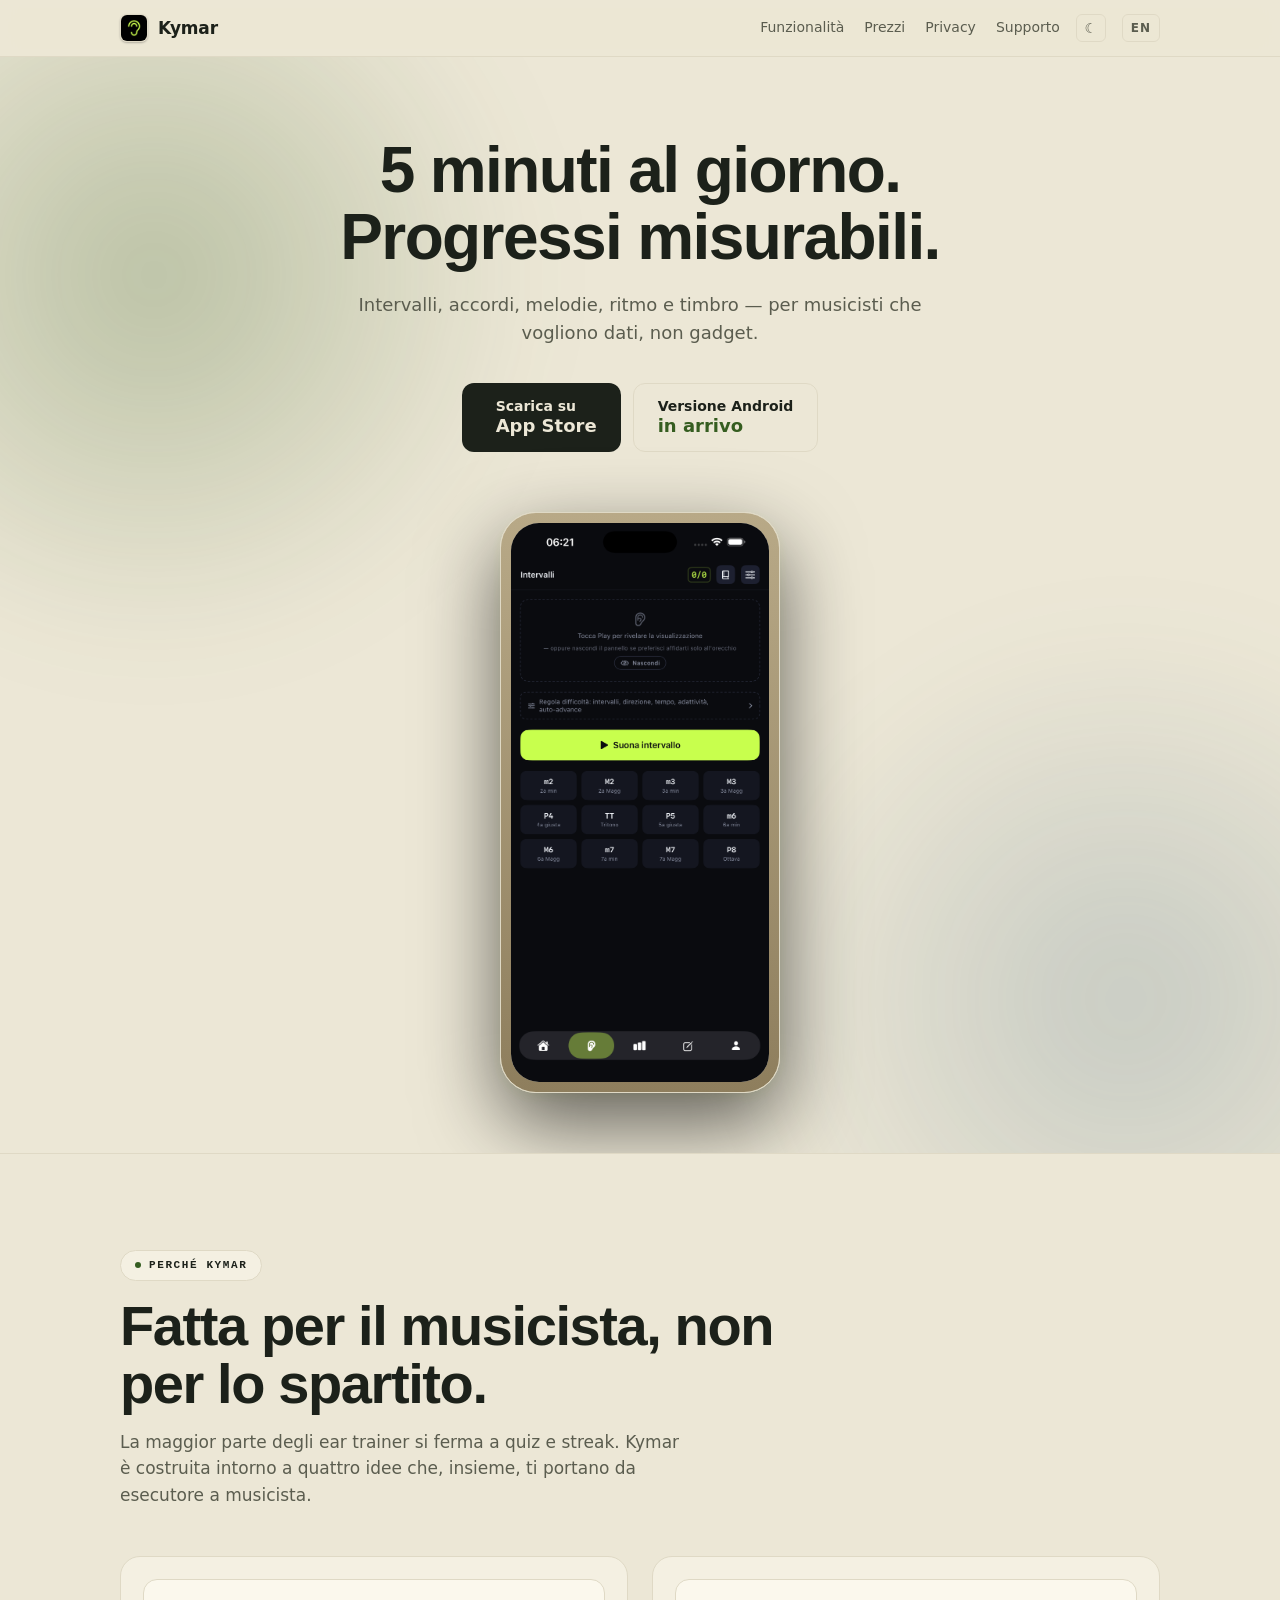
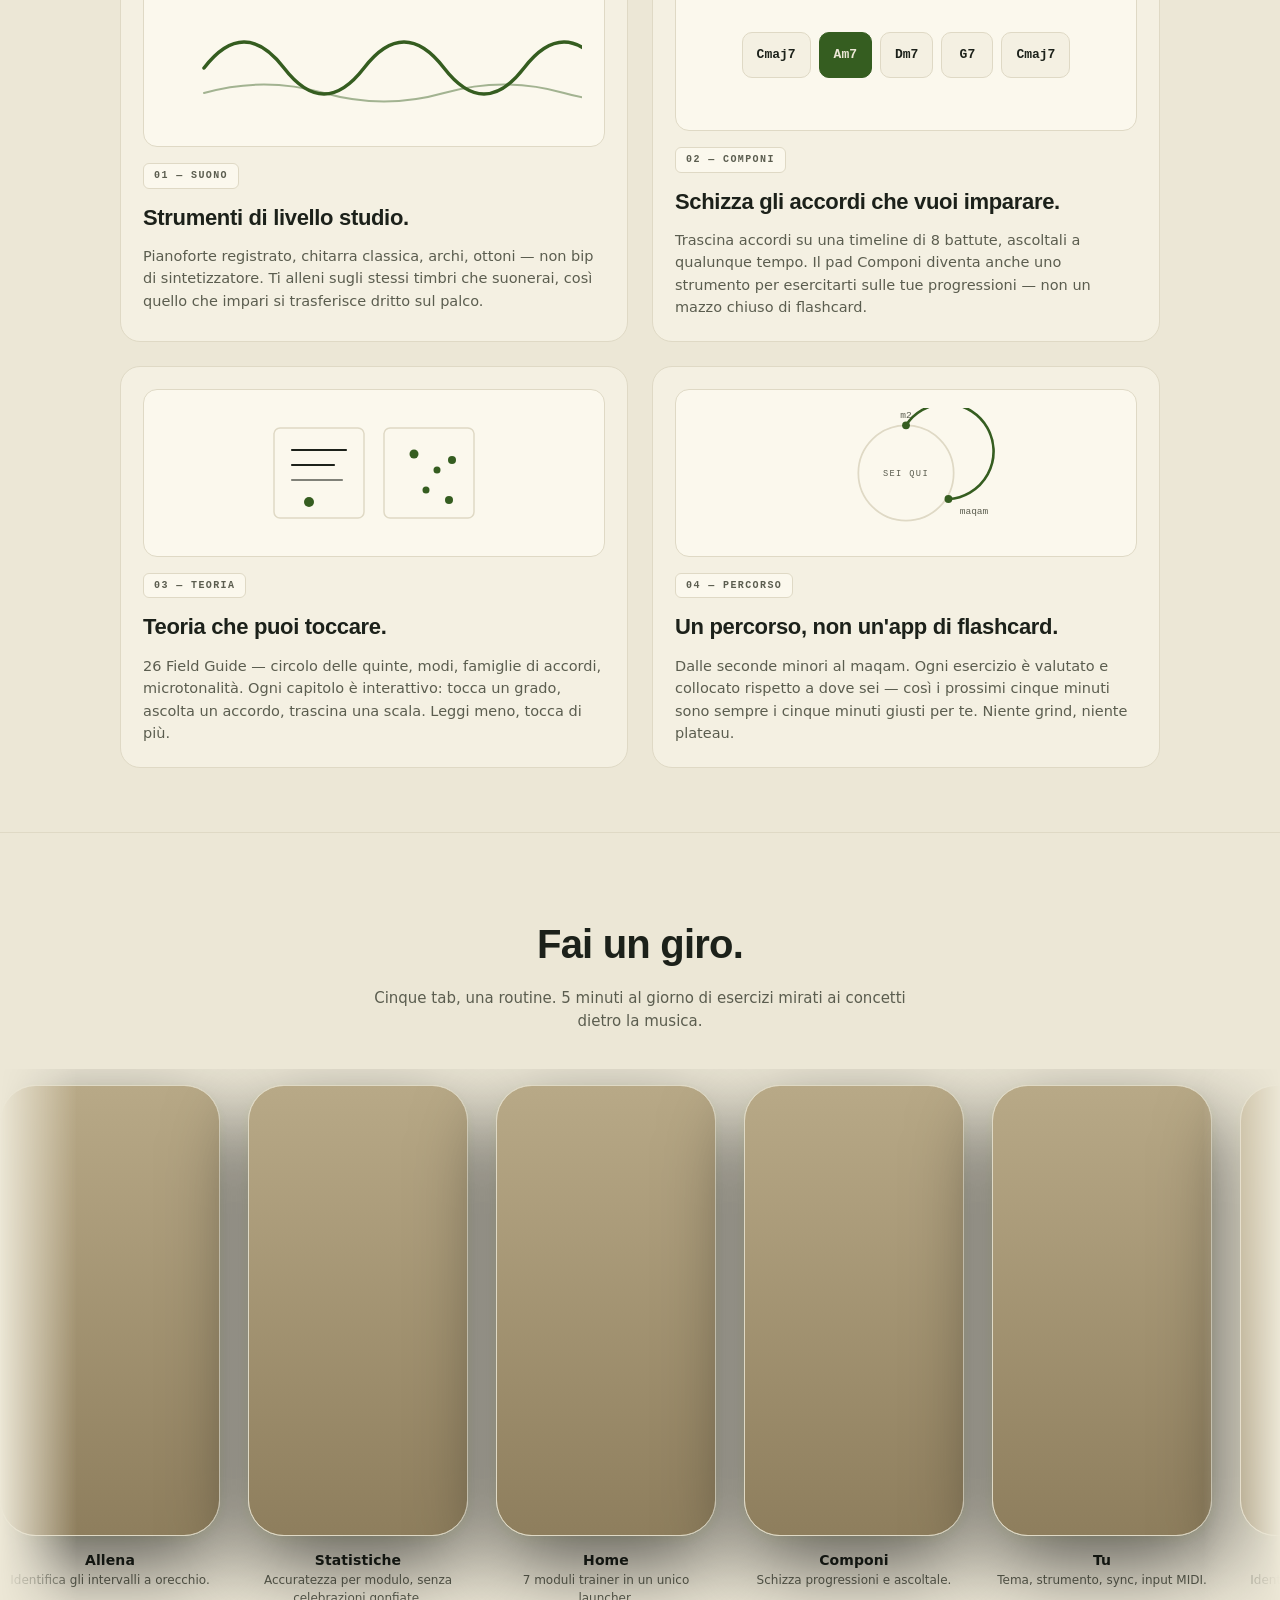
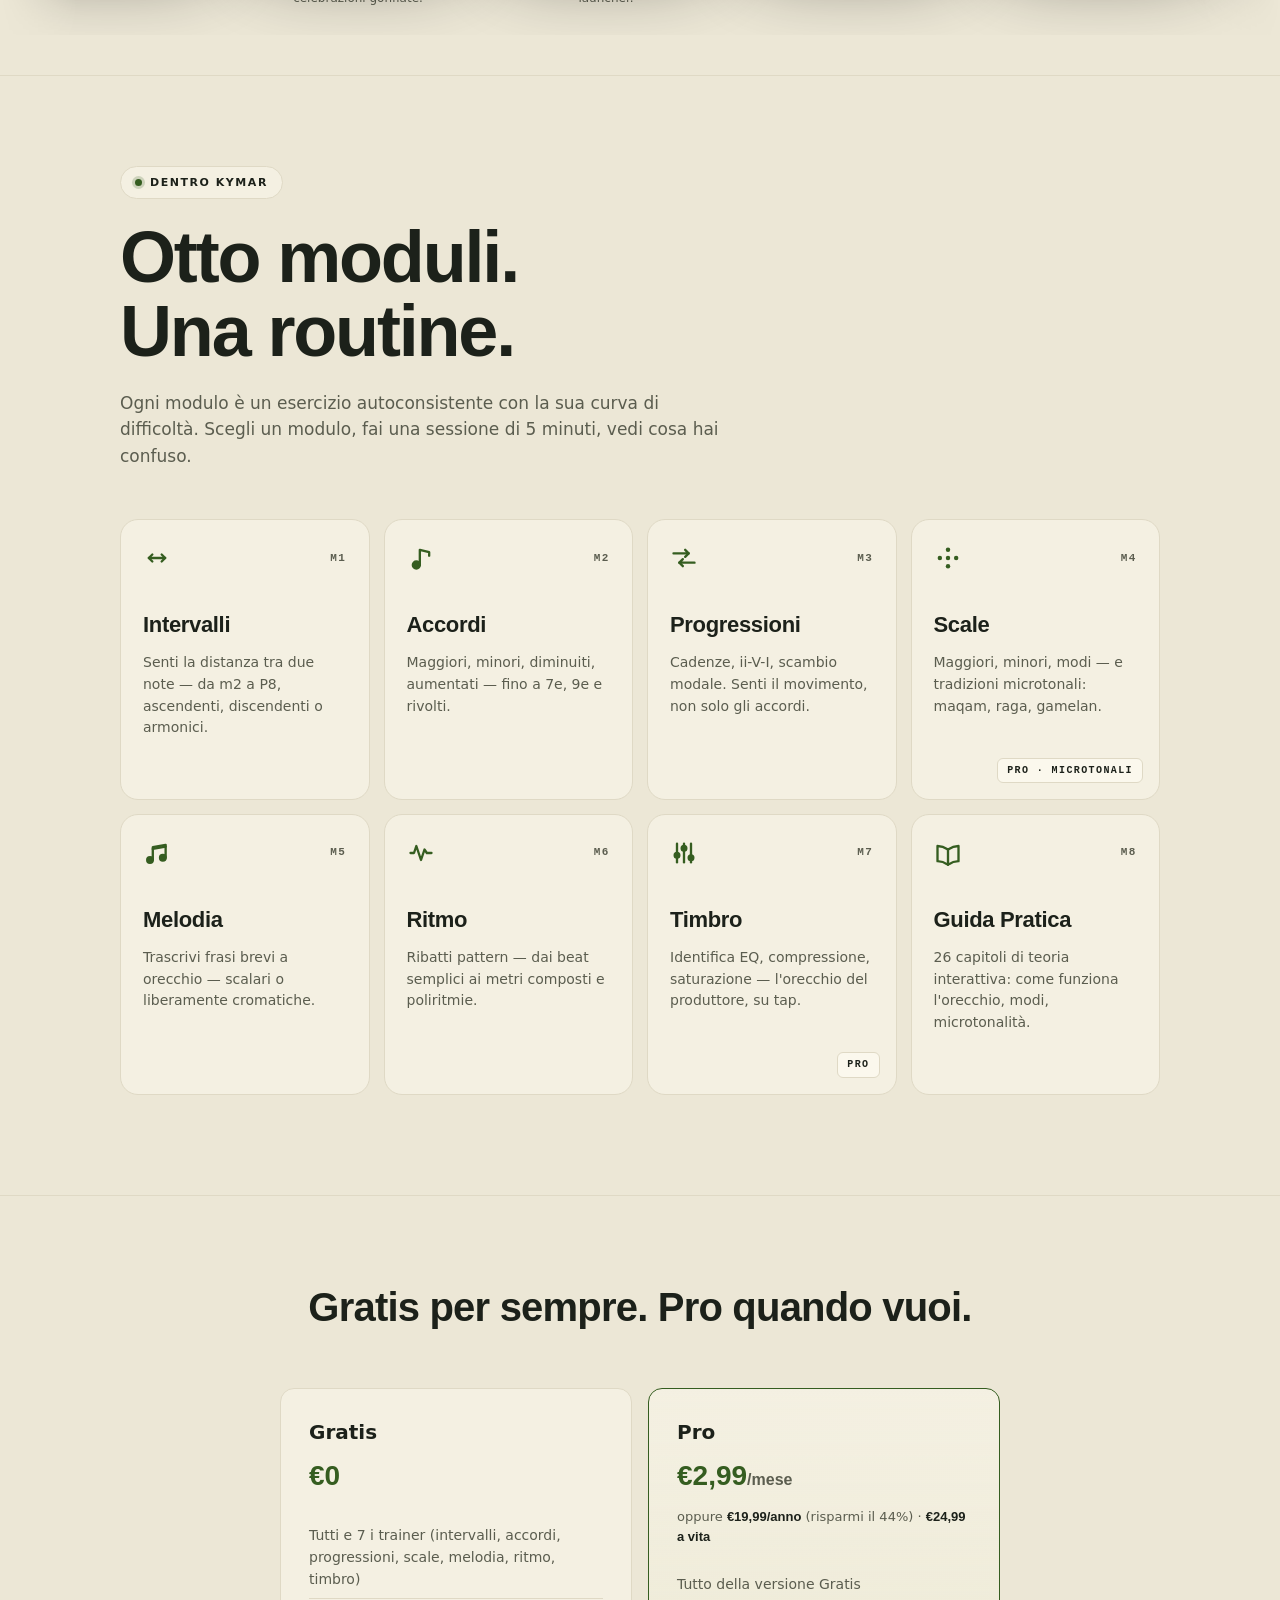
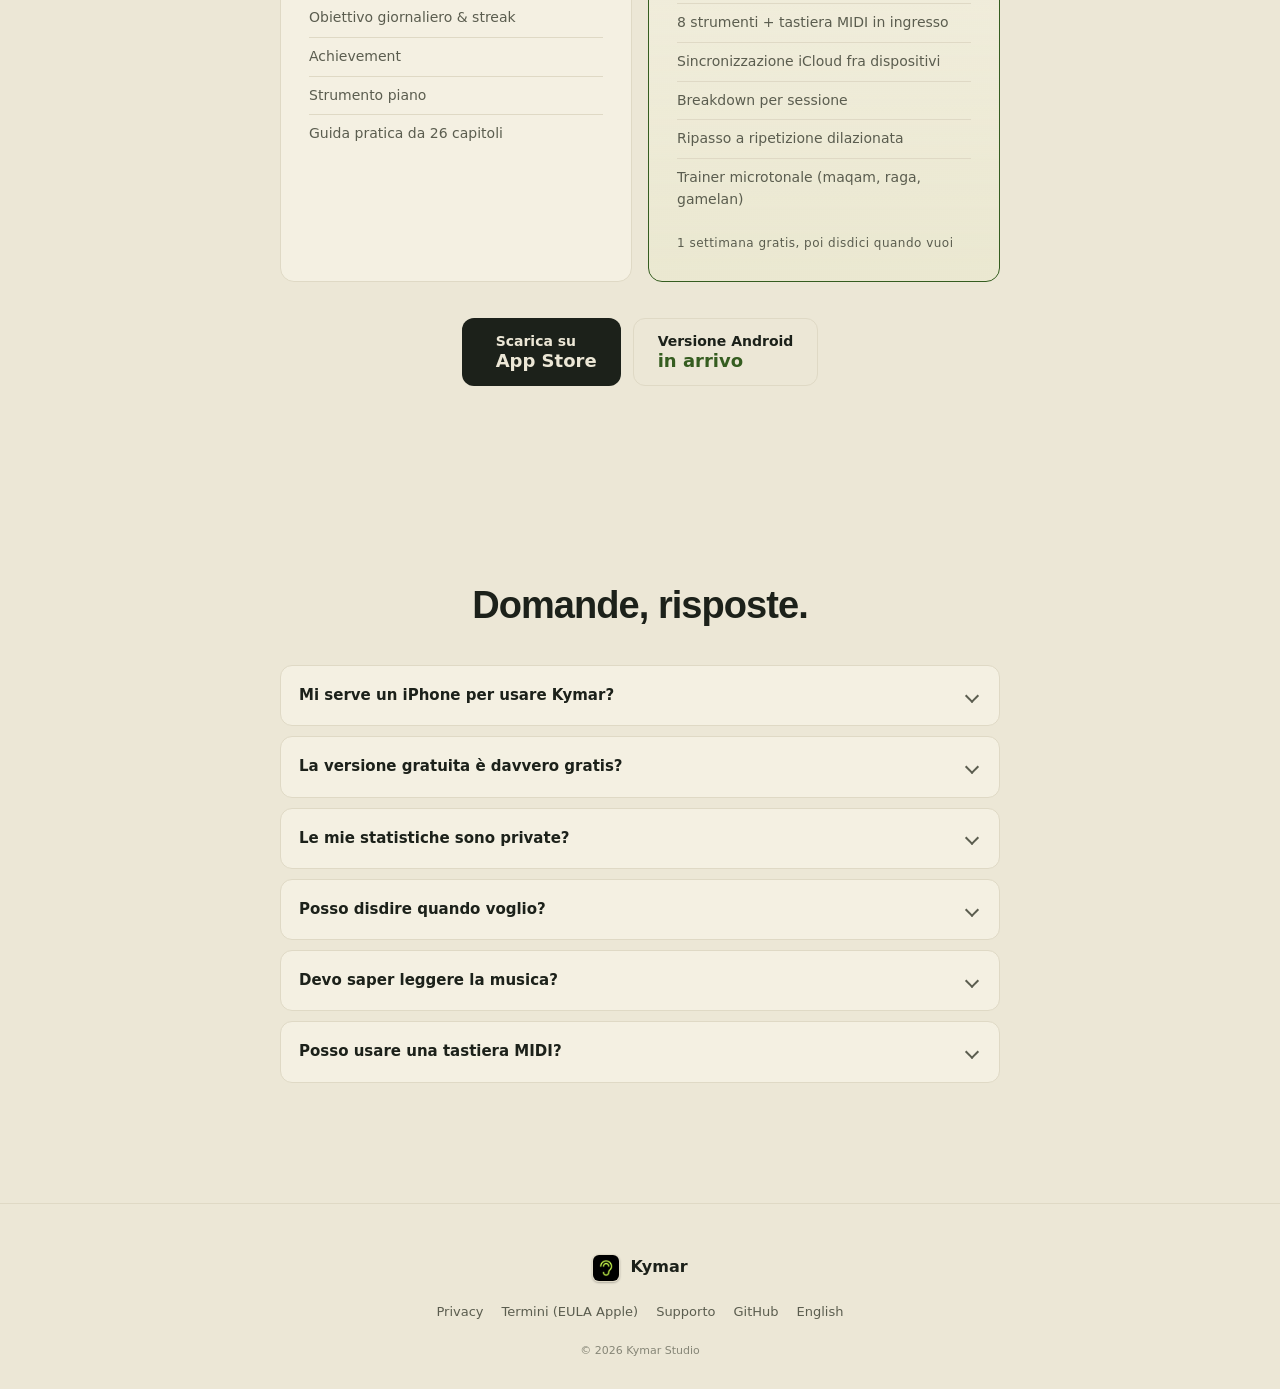
==== it/index.html @ 65b0d4e6 "Modules section redesign: 8-tile grid with M# tags + Pro badges Replaces the old 6-feature grid with" ====
<!DOCTYPE html>
<html lang="it">
<head>
<meta charset="UTF-8">
<meta name="viewport" content="width=device-width, initial-scale=1.0">
<meta name="theme-color" content="#0a0b0f">
<title>Kymar — 5 minuti al giorno, progressi misurabili nell'ear training</title>
<meta name="description" content="Pratica quotidiana di ear training per musicisti. Intervalli, accordi, melodie, ritmo, timbro. Gratis su App Store. Versione Android in arrivo.">
<link rel="stylesheet" href="../styles.css?v=6">
<link rel="canonical" href="https://khalis-ux.github.io/kymar-site/it/">
<link rel="alternate" hreflang="en" href="https://khalis-ux.github.io/kymar-site/">
<link rel="alternate" hreflang="it" href="https://khalis-ux.github.io/kymar-site/it/">
<link rel="alternate" hreflang="x-default" href="https://khalis-ux.github.io/kymar-site/">
<meta property="og:title" content="Kymar — 5 minuti al giorno, progressi misurabili nell'ear training">
<meta property="og:description" content="Intervalli, accordi, melodie, ritmo — per musicisti che vogliono dati, non gadget.">
<meta property="og:type" content="website">
<meta property="og:url" content="https://khalis-ux.github.io/kymar-site/it/">
<meta property="og:image" content="https://khalis-ux.github.io/kymar-site/og-image.png">
<meta property="og:image:width" content="1200">
<meta property="og:image:height" content="630">
<meta name="twitter:card" content="summary_large_image">
<meta name="twitter:title" content="Kymar — 5 minuti al giorno, progressi misurabili nell'ear training">
<meta name="twitter:description" content="Intervalli, accordi, melodie, ritmo — per musicisti che vogliono dati, non gadget.">
<meta name="twitter:image" content="https://khalis-ux.github.io/kymar-site/og-image.png">
<link rel="icon" type="image/png" sizes="32x32" href="../favicon-32.png">
<link rel="icon" type="image/png" sizes="16x16" href="../favicon-16.png">
<link rel="apple-touch-icon" sizes="180x180" href="../apple-touch-icon.png">
<script type="application/ld+json">
{
  "@context": "https://schema.org",
  "@type": "MobileApplication",
  "name": "Kymar",
  "description": "Pratica quotidiana di ear training per musicisti. Intervalli, accordi, melodie, ritmo, timbro.",
  "operatingSystem": "iOS 17+",
  "applicationCategory": "EducationApplication",
  "url": "https://khalis-ux.github.io/kymar-site/it/",
  "inLanguage": "it",
  "image": "https://khalis-ux.github.io/kymar-site/og-image.png",
  "screenshot": [
    "https://khalis-ux.github.io/kymar-site/screenshots/02-train-it.png",
    "https://khalis-ux.github.io/kymar-site/screenshots/01-home-it.png",
    "https://khalis-ux.github.io/kymar-site/screenshots/04-stats-it.png"
  ],
  "offers": [
    {"@type": "Offer", "price": "0",     "priceCurrency": "EUR", "name": "Gratis"},
    {"@type": "Offer", "price": "2.99",  "priceCurrency": "EUR", "name": "Pro Mensile"},
    {"@type": "Offer", "price": "19.99", "priceCurrency": "EUR", "name": "Pro Annuale"},
    {"@type": "Offer", "price": "24.99", "priceCurrency": "EUR", "name": "Pro A vita"}
  ]
}
</script>
</head>
<body>

<header class="site-header">
  <div class="container header-inner">
    <a href="./" class="brand" aria-label="Kymar — home">
      <img class="brand-mark" src="../favicon-32.png" alt="" width="32" height="32" decoding="async">
      <span class="brand-name">Kymar</span>
    </a>
    <nav class="site-nav">
      <a href="#features">Funzionalità</a>
      <a href="#pricing">Prezzi</a>
      <a href="https://khalis-ux.github.io/kymar-policy/privacy-policy/">Privacy</a>
      <a href="https://khalis-ux.github.io/kymar-policy/support/">Supporto</a>
    </nav>
    <button class="theme-toggle" type="button"
            aria-label="Passa al tema chiaro" aria-pressed="false">☀</button>
    <a href="../" class="lang-switch" hreflang="en" aria-label="English">EN</a>
  </div>
</header>

<main>

<section class="hero">
  <div class="container">
    <h1>5 minuti al giorno.<br>Progressi misurabili.</h1>
    <p class="hero-sub">Intervalli, accordi, melodie, ritmo e timbro — per musicisti che vogliono dati, non gadget.</p>
    <div class="hero-cta">
      <a href="#" class="btn-store btn-appstore" aria-label="Scarica su App Store">
        <span class="badge-glyph" aria-hidden="true"></span>
        <span class="badge-text">Scarica su<br><strong>App Store</strong></span>
      </a>
      <a href="#" class="btn-store btn-playstore" aria-label="Versione Android in arrivo">
        <span class="badge-text">Versione Android<br><strong>in arrivo</strong></span>
      </a>
    </div>
    <div class="hero-screen">
      <div class="phone-frame">
        <div class="phone-screen">
          <img src="../screenshots/02-train-it.png" alt="Trainer Intervalli di Kymar con griglia di 12 pulsanti e tasto Play — la schermata di allenamento quotidiano" loading="eager" decoding="async">
        </div>
      </div>
    </div>
  </div>
</section>

<!-- PERCHÉ KYMAR — quattro idee fondative. Le screenshot sopra
     mostrano COM'È l'app; questa sezione spiega perché è costruita
     così. SVG inline per i visual delle card così tutto vive in un
     solo round-trip HTML (zero asset, zero layout shift). -->
<section class="why-kymar" id="why" aria-label="Perché Kymar">
  <div class="container why-kymar-inner">
    <div class="why-kymar-head">
      <span class="pill why-kymar-pill">PERCHÉ KYMAR</span>
      <h2 class="why-kymar-title">Fatta per il musicista, non per lo spartito.</h2>
      <p class="why-kymar-sub">
        La maggior parte degli ear trainer si ferma a quiz e streak.
        Kymar è costruita intorno a quattro idee che, insieme, ti
        portano da esecutore a musicista.
      </p>
    </div>

    <div class="why-grid">
      <!-- 01 — SUONO -->
      <article class="why-card">
        <div class="why-card-visual">
          <svg viewBox="0 0 400 130" aria-hidden="true" class="why-svg">
            <path d="M 30 70 Q 70 18, 110 70 T 190 70 T 270 70 T 350 70 T 430 70"
                  stroke="var(--accent)" stroke-width="3.5" fill="none" stroke-linecap="round"/>
            <path d="M 30 95 Q 90 78, 150 95 T 270 95 T 390 95 T 510 95"
                  stroke="var(--accent)" stroke-width="2" fill="none"
                  stroke-linecap="round" opacity="0.45"/>
          </svg>
        </div>
        <span class="why-card-label">01 — SUONO</span>
        <h3 class="why-card-title">Strumenti di livello studio.</h3>
        <p class="why-card-body">
          Pianoforte registrato, chitarra classica, archi, ottoni —
          non bip di sintetizzatore. Ti alleni sugli stessi timbri
          che suonerai, così quello che impari si trasferisce dritto
          sul palco.
        </p>
      </article>

      <!-- 02 — COMPONI -->
      <article class="why-card">
        <div class="why-card-visual">
          <div class="why-chords">
            <span class="chord-pill">Cmaj7</span>
            <span class="chord-pill is-active">Am7</span>
            <span class="chord-pill">Dm7</span>
            <span class="chord-pill">G7</span>
            <span class="chord-pill">Cmaj7</span>
          </div>
        </div>
        <span class="why-card-label">02 — COMPONI</span>
        <h3 class="why-card-title">Schizza gli accordi che vuoi imparare.</h3>
        <p class="why-card-body">
          Trascina accordi su una timeline di 8 battute, ascoltali a
          qualunque tempo. Il pad Componi diventa anche uno strumento
          per esercitarti sulle tue progressioni — non un mazzo
          chiuso di flashcard.
        </p>
      </article>

      <!-- 03 — TEORIA -->
      <article class="why-card">
        <div class="why-card-visual">
          <svg viewBox="0 0 400 130" aria-hidden="true" class="why-svg">
            <rect x="100" y="20" width="90" height="90" rx="6"
                  fill="var(--surface-hi)" stroke="var(--divider)" stroke-width="1.5"/>
            <line x1="118" y1="42" x2="172" y2="42"
                  stroke="var(--text)" stroke-width="2.2" stroke-linecap="round"/>
            <line x1="118" y1="57" x2="160" y2="57"
                  stroke="var(--text)" stroke-width="2.2" stroke-linecap="round"/>
            <line x1="118" y1="72" x2="168" y2="72"
                  stroke="var(--text)" stroke-width="2.2" stroke-linecap="round" opacity="0.55"/>
            <circle cx="135" cy="94" r="5" fill="var(--accent)"/>
            <rect x="210" y="20" width="90" height="90" rx="6"
                  fill="var(--surface-hi)" stroke="var(--divider)" stroke-width="1.5"/>
            <circle cx="240" cy="46" r="4.5" fill="var(--accent)"/>
            <circle cx="263" cy="62" r="3.5" fill="var(--accent)"/>
            <circle cx="278" cy="52" r="4" fill="var(--accent)"/>
            <circle cx="252" cy="82" r="3.5" fill="var(--accent)"/>
            <circle cx="275" cy="92" r="4" fill="var(--accent)"/>
          </svg>
        </div>
        <span class="why-card-label">03 — TEORIA</span>
        <h3 class="why-card-title">Teoria che puoi toccare.</h3>
        <p class="why-card-body">
          26 Field Guide — circolo delle quinte, modi, famiglie di
          accordi, microtonalità. Ogni capitolo è interattivo: tocca
          un grado, ascolta un accordo, trascina una scala. Leggi
          meno, tocca di più.
        </p>
      </article>

      <!-- 04 — PERCORSO -->
      <article class="why-card">
        <div class="why-card-visual">
          <svg viewBox="0 0 400 150" aria-hidden="true" class="why-svg">
            <circle cx="200" cy="75" r="55"
                    stroke="var(--divider)" stroke-width="2" fill="none"/>
            <path d="M 200 20 A 55 55 0 1 1 248.95 105"
                  stroke="var(--accent)" stroke-width="3" fill="none" stroke-linecap="round"/>
            <circle cx="200" cy="20" r="4.5" fill="var(--accent)"/>
            <text x="200" y="11" text-anchor="middle"
                  font-size="11" font-family="ui-monospace, Menlo, monospace"
                  fill="var(--text-dim)">m2</text>
            <circle cx="248.95" cy="105" r="4.5" fill="var(--accent)"/>
            <text x="262" y="122"
                  font-size="11" font-family="ui-monospace, Menlo, monospace"
                  fill="var(--text-dim)">maqam</text>
            <text x="200" y="78" text-anchor="middle"
                  font-size="10" letter-spacing="1.6"
                  font-family="ui-monospace, Menlo, monospace"
                  fill="var(--text-dim)">SEI QUI</text>
          </svg>
        </div>
        <span class="why-card-label">04 — PERCORSO</span>
        <h3 class="why-card-title">Un percorso, non un'app di flashcard.</h3>
        <p class="why-card-body">
          Dalle seconde minori al maqam. Ogni esercizio è valutato e
          collocato rispetto a dove sei — così i prossimi cinque
          minuti sono sempre i cinque minuti giusti per te. Niente
          grind, niente plateau.
        </p>
      </article>
    </div>
  </div>
</section>

<section class="screens" id="screens" aria-label="Screenshot dell'app">
  <div class="container">
    <h2>Fai un giro.</h2>
    <p class="screens-sub">Cinque tab, una routine. 5 minuti al giorno di esercizi mirati ai concetti dietro la musica.</p>
  </div>
  <!-- Marquee auto-scorrente: il track contiene le 5 figure duplicate
       (set A + set B con aria-hidden) per un loop seamless. Pausa al
       passaggio del mouse così l'utente può leggere le caption. -->
  <div class="marquee">
    <div class="marquee-track">
      <figure>
        <div class="phone-frame"><div class="phone-screen">
          <img src="../screenshots/02-train-it.png" alt="Trainer Intervalli con griglia di risposta a 12 bottoni" loading="eager" decoding="async">
        </div></div>
        <figcaption><strong>Allena</strong>Identifica gli intervalli a orecchio.</figcaption>
      </figure>
      <figure>
        <div class="phone-frame"><div class="phone-screen">
          <img src="../screenshots/04-stats-it.png" alt="Statistiche con riassunto, grafico 14 giorni e accuracy per modulo" loading="eager" decoding="async">
        </div></div>
        <figcaption><strong>Statistiche</strong>Accuratezza per modulo, senza celebrazioni gonfiate.</figcaption>
      </figure>
      <figure>
        <div class="phone-frame"><div class="phone-screen">
          <img src="../screenshots/01-home-it.png" alt="Tab Home con la griglia dei 7 moduli del trainer" loading="eager" decoding="async">
        </div></div>
        <figcaption><strong>Home</strong>7 moduli trainer in un unico launcher.</figcaption>
      </figure>
      <figure>
        <div class="phone-frame"><div class="phone-screen">
          <img src="../screenshots/03-compose-it.png" alt="Pad Componi con timeline di accordi su 8 battute" loading="eager" decoding="async">
        </div></div>
        <figcaption><strong>Componi</strong>Schizza progressioni e ascoltale.</figcaption>
      </figure>
      <figure>
        <div class="phone-frame"><div class="phone-screen">
          <img src="../screenshots/05-you-it.png" alt="Tab Tu con preferenze aspetto, audio e obiettivo giornaliero" loading="eager" decoding="async">
        </div></div>
        <figcaption><strong>Tu</strong>Tema, strumento, sync, input MIDI.</figcaption>
      </figure>
      <!-- Set duplicato per loop continuo -->
      <figure aria-hidden="true"><div class="phone-frame"><div class="phone-screen"><img src="../screenshots/02-train-it.png" alt="" loading="eager" decoding="async"></div></div><figcaption><strong>Allena</strong>Identifica gli intervalli a orecchio.</figcaption></figure>
      <figure aria-hidden="true"><div class="phone-frame"><div class="phone-screen"><img src="../screenshots/04-stats-it.png" alt="" loading="eager" decoding="async"></div></div><figcaption><strong>Statistiche</strong>Accuratezza per modulo, senza celebrazioni gonfiate.</figcaption></figure>
      <figure aria-hidden="true"><div class="phone-frame"><div class="phone-screen"><img src="../screenshots/01-home-it.png" alt="" loading="eager" decoding="async"></div></div><figcaption><strong>Home</strong>7 moduli trainer in un unico launcher.</figcaption></figure>
      <figure aria-hidden="true"><div class="phone-frame"><div class="phone-screen"><img src="../screenshots/03-compose-it.png" alt="" loading="eager" decoding="async"></div></div><figcaption><strong>Componi</strong>Schizza progressioni e ascoltale.</figcaption></figure>
      <figure aria-hidden="true"><div class="phone-frame"><div class="phone-screen"><img src="../screenshots/05-you-it.png" alt="" loading="eager" decoding="async"></div></div><figcaption><strong>Tu</strong>Tema, strumento, sync, input MIDI.</figcaption></figure>
    </div>
  </div>
</section>

<section class="modules" id="features">
  <div class="container">
    <span class="section-label">Dentro Kymar</span>
    <h2 class="modules-h">Otto moduli.<br>Una routine.</h2>
    <p class="section-sub">Ogni modulo è un esercizio autoconsistente con la sua curva di difficoltà. Scegli un modulo, fai una sessione di 5 minuti, vedi cosa hai confuso.</p>
    <div class="module-grid">
      <article class="module-card">
        <div class="module-card-head">
          <span class="module-icon" aria-hidden="true">
            <svg viewBox="0 0 24 24" fill="none" stroke="currentColor" stroke-width="2" stroke-linecap="round" stroke-linejoin="round">
              <path d="M5 12h14"/><path d="M8 9l-3 3 3 3"/><path d="M16 9l3 3-3 3"/>
            </svg>
          </span>
          <span class="module-tag">M1</span>
        </div>
        <h3>Intervalli</h3>
        <p>Senti la distanza tra due note — da m2 a P8, ascendenti, discendenti o armonici.</p>
      </article>
      <article class="module-card">
        <div class="module-card-head">
          <span class="module-icon" aria-hidden="true">
            <svg viewBox="0 0 24 24" fill="none" stroke="currentColor" stroke-width="2" stroke-linecap="round" stroke-linejoin="round">
              <circle cx="8" cy="18" r="3" fill="currentColor"/><path d="M11 18V5l8 2v3"/>
            </svg>
          </span>
          <span class="module-tag">M2</span>
        </div>
        <h3>Accordi</h3>
        <p>Maggiori, minori, diminuiti, aumentati — fino a 7e, 9e e rivolti.</p>
      </article>
      <article class="module-card">
        <div class="module-card-head">
          <span class="module-icon" aria-hidden="true">
            <svg viewBox="0 0 24 24" fill="none" stroke="currentColor" stroke-width="2" stroke-linecap="round" stroke-linejoin="round">
              <path d="M3 8h13l-3-3"/><path d="M16 8l-3 3"/><path d="M21 16H8l3-3"/><path d="M8 16l3 3"/>
            </svg>
          </span>
          <span class="module-tag">M3</span>
        </div>
        <h3>Progressioni</h3>
        <p>Cadenze, ii-V-I, scambio modale. Senti il movimento, non solo gli accordi.</p>
      </article>
      <article class="module-card">
        <div class="module-card-head">
          <span class="module-icon" aria-hidden="true">
            <svg viewBox="0 0 24 24" fill="currentColor">
              <circle cx="12" cy="5" r="1.9"/><circle cx="5" cy="12" r="1.9"/><circle cx="12" cy="12" r="1.9"/><circle cx="19" cy="12" r="1.9"/><circle cx="12" cy="19" r="1.9"/>
            </svg>
          </span>
          <span class="module-tag">M4</span>
        </div>
        <h3>Scale</h3>
        <p>Maggiori, minori, modi — e tradizioni microtonali: maqam, raga, gamelan.</p>
        <span class="module-badge">Pro · Microtonali</span>
      </article>
      <article class="module-card">
        <div class="module-card-head">
          <span class="module-icon" aria-hidden="true">
            <svg viewBox="0 0 24 24" fill="none" stroke="currentColor" stroke-width="2" stroke-linecap="round" stroke-linejoin="round">
              <circle cx="6" cy="18" r="2.4" fill="currentColor"/><circle cx="17" cy="16" r="2.4" fill="currentColor"/><path d="M8.4 18V7l11-2v11"/><path d="M8.4 8.5l11-2"/>
            </svg>
          </span>
          <span class="module-tag">M5</span>
        </div>
        <h3>Melodia</h3>
        <p>Trascrivi frasi brevi a orecchio — scalari o liberamente cromatiche.</p>
      </article>
      <article class="module-card">
        <div class="module-card-head">
          <span class="module-icon" aria-hidden="true">
            <svg viewBox="0 0 24 24" fill="none" stroke="currentColor" stroke-width="2" stroke-linecap="round" stroke-linejoin="round">
              <path d="M3 12h3l2-6 4 12 3-9 2 3h4"/>
            </svg>
          </span>
          <span class="module-tag">M6</span>
        </div>
        <h3>Ritmo</h3>
        <p>Ribatti pattern — dai beat semplici ai metri composti e poliritmie.</p>
      </article>
      <article class="module-card">
        <div class="module-card-head">
          <span class="module-icon" aria-hidden="true">
            <svg viewBox="0 0 24 24" fill="none" stroke="currentColor" stroke-width="2" stroke-linecap="round" stroke-linejoin="round">
              <path d="M6 4v16"/><path d="M12 4v16"/><path d="M18 4v16"/>
              <circle cx="6" cy="14" r="2" fill="currentColor"/><circle cx="12" cy="8" r="2" fill="currentColor"/><circle cx="18" cy="16" r="2" fill="currentColor"/>
            </svg>
          </span>
          <span class="module-tag">M7</span>
        </div>
        <h3>Timbro</h3>
        <p>Identifica EQ, compressione, saturazione — l'orecchio del produttore, su tap.</p>
        <span class="module-badge">Pro</span>
      </article>
      <article class="module-card">
        <div class="module-card-head">
          <span class="module-icon" aria-hidden="true">
            <svg viewBox="0 0 24 24" fill="none" stroke="currentColor" stroke-width="2" stroke-linecap="round" stroke-linejoin="round">
              <path d="M3 6c3 0 6 1 9 3 3-2 6-3 9-3v13c-3 0-6 1-9 3-3-2-6-3-9-3z"/>
              <path d="M12 9v13"/>
            </svg>
          </span>
          <span class="module-tag">M8</span>
        </div>
        <h3>Guida Pratica</h3>
        <p>26 capitoli di teoria interattiva: come funziona l'orecchio, modi, microtonalità.</p>
      </article>
    </div>
  </div>
</section>

<section class="pricing" id="pricing">
  <div class="container">
    <h2>Gratis per sempre. Pro quando vuoi.</h2>
    <div class="pricing-grid">
      <div class="plan">
        <h3>Gratis</h3>
        <p class="plan-price">€0</p>
        <ul>
          <li>Tutti e 7 i trainer (intervalli, accordi, progressioni, scale, melodia, ritmo, timbro)</li>
          <li>Obiettivo giornaliero &amp; streak</li>
          <li>Achievement</li>
          <li>Strumento piano</li>
          <li>Guida pratica da 26 capitoli</li>
        </ul>
      </div>
      <div class="plan plan-featured">
        <h3>Pro</h3>
        <p class="plan-price">€2,99<span class="plan-price-unit">/mese</span></p>
        <p class="plan-price-alt">oppure <strong>€19,99/anno</strong> (risparmi il 44%) · <strong>€24,99 a vita</strong></p>
        <ul>
          <li>Tutto della versione Gratis</li>
          <li>8 strumenti + tastiera MIDI in ingresso</li>
          <li>Sincronizzazione iCloud fra dispositivi</li>
          <li>Breakdown per sessione</li>
          <li>Ripasso a ripetizione dilazionata</li>
          <li>Trainer microtonale (maqam, raga, gamelan)</li>
        </ul>
        <p class="plan-note">1 settimana gratis, poi disdici quando vuoi</p>
      </div>
    </div>
    <!-- CTA ripetuta sotto: l'utente ha appena finito di leggere
         features + prezzi, mantenere il bottone a portata di tap evita
         che debba scrollare fino in alto per scaricare. -->
    <div class="hero-cta pricing-cta">
      <a href="#" class="btn-store btn-appstore" aria-label="Scarica su App Store">
        <span class="badge-glyph" aria-hidden="true"></span>
        <span class="badge-text">Scarica su<br><strong>App Store</strong></span>
      </a>
      <a href="#" class="btn-store btn-playstore" aria-label="Versione Android in arrivo">
        <span class="badge-text">Versione Android<br><strong>in arrivo</strong></span>
      </a>
    </div>
  </div>
</section>

<section class="faq" id="faq" aria-label="Domande frequenti">
  <div class="container">
    <h2>Domande, risposte.</h2>
    <div class="faq-list">
      <details>
        <summary>Mi serve un iPhone per usare Kymar?</summary>
        <p>Sì — al momento Kymar è solo iOS (iOS 17 o successivo, iPhone e iPad). La versione Android è nella roadmap; il progetto è un indie dev singolo, quindi iOS viene prima.</p>
      </details>
      <details>
        <summary>La versione gratuita è davvero gratis?</summary>
        <p>Sì, per sempre. Tutti e 7 i trainer, l'obiettivo giornaliero, la streak e la Guida pratica da 26 capitoli sono gratis. Pro aggiunge 8 strumenti extra, input tastiera MIDI, sync iCloud, statistiche dettagliate, ripasso a ripetizione dilazionata e il trainer microtonale.</p>
      </details>
      <details>
        <summary>Le mie statistiche sono private?</summary>
        <p>Sì. Per default le stats restano sul tuo dispositivo — nessun server di Kymar le raccoglie. Il sync iCloud (Pro) usa il tuo account iCloud, end-to-end attraverso l'infrastruttura di Apple. Dettagli nella <a href="https://khalis-ux.github.io/kymar-policy/privacy-policy/">privacy policy</a>.</p>
      </details>
      <details>
        <summary>Posso disdire quando voglio?</summary>
        <p>Sì. I piani Pro Mensile e Annuale si rinnovano automaticamente finché non li disdici — gestiscili da <em>Impostazioni → ID Apple → Abbonamenti</em>. Pro A vita è un acquisto unico, nessun rinnovo. La prova gratuita di 1 settimana non addebita nulla se disdici prima della scadenza.</p>
      </details>
      <details>
        <summary>Devo saper leggere la musica?</summary>
        <p>No. La maggior parte dei trainer (Intervalli, Accordi, Melodia, Ritmo, Timbro) funziona puramente a orecchio e tocco — niente notazione richiesta. La Guida pratica e le visualizzazioni opzionali sul pentagramma sono lì se <em>vuoi</em> collegare orecchio e pagina.</p>
      </details>
      <details>
        <summary>Posso usare una tastiera MIDI?</summary>
        <p>Sì, su Pro. Controller MIDI via USB, Bluetooth o rete vanno direttamente nei trainer, così rispondi agli esercizi di accordi e intervalli su una tastiera vera invece che toccando lo schermo.</p>
      </details>
    </div>
  </div>
</section>

</main>

<footer class="site-footer">
  <div class="container footer-inner">
    <div class="footer-brand">
      <img class="brand-mark" src="../favicon-32.png" alt="" width="28" height="28" decoding="async">
      <span>Kymar</span>
    </div>
    <nav class="footer-nav">
      <a href="https://khalis-ux.github.io/kymar-policy/privacy-policy/">Privacy</a>
      <a href="https://www.apple.com/legal/internet-services/itunes/dev/stdeula/">Termini (EULA Apple)</a>
      <a href="https://khalis-ux.github.io/kymar-policy/support/">Supporto</a>
      <a href="https://github.com/Khalis-ux/kymar-ios">GitHub</a>
      <a href="../" hreflang="en">English</a>
    </nav>
    <p class="copyright">© 2026 Kymar Studio</p>
  </div>
</footer>

<script src="../app.js?v=6" defer></script>
</body>
</html>
---- styles.css ----
/* Kymar marketing site — palette lifted from the app's Studio theme
   so the web identity matches the iOS one (same bg, accent, type). */

:root {
  /* Default = Studio (dark) palette. Mirrors `Palette.studio` from
     the iOS app at /Users/vittorio/Kymar-Swift/Kymar/Core/Theme.swift. */
  --bg: #0a0b0f;
  --surface: #141620;
  --surface-hi: #1d2030;
  --text: #e9ecf1;
  --text-dim: #8a90a3;
  --accent: #c8ff4d;
  --secondary: #5ab9ff;
  --divider: #2a2e3e;
  --danger: #ff6b6b;
  --success: #7ee787;

  /* Ambient-blob tint variables — pulled out so the Olive theme can
     swap them to warmer hues that read on cream paper without
     clashing with the forest-green accent. */
  --blob-1: rgba(200, 255, 77, 0.55);   /* accent glow */
  --blob-2: rgba(90, 185, 255, 0.45);   /* secondary glow */

  /* Sticky-header translucent backdrop. Per-theme so the blur reads
     against each palette's bg without going grey. */
  --header-bg: rgba(10, 11, 15, 0.85);
  /* Phone-frame "bezel" gradient (the thin border around the
     screenshot). On Studio it's a dark-navy gradient; on Olive it
     becomes a warm cream so the phone reads as a real device on
     paper, not a misplaced dark cell. */
  --phone-bezel: linear-gradient(180deg, #232735, #14161e);

  --radius: 14px;
  --radius-sm: 9px;
  --max: 1080px;
}

/* Olive (light/day) theme — toggled by the .theme-toggle button in
   the header, which sets `data-theme="olive"` on <html>. Mirrors
   `Palette.olive` from the iOS app: cream paper bg, forest-green
   accent, near-black text. The blob tints shift to amber + soft
   olive so they read on the lighter background. */
html[data-theme="olive"] {
  --bg: #ece7d6;
  --surface: #f4f0e2;
  --surface-hi: #fbf8ed;
  --text: #1c211a;
  --text-dim: #5b5d4f;
  --accent: #355d20;
  --secondary: #2e5876;
  --divider: #dfd9c5;
  --danger: #9c3530;
  --success: #1f6e5a;
  --blob-1: rgba(53, 93, 32, 0.28);
  --blob-2: rgba(46, 88, 118, 0.20);
  --header-bg: rgba(236, 231, 214, 0.85);
  --phone-bezel: linear-gradient(180deg, #b8a987, #8e7e5d);
}

* { box-sizing: border-box; }

html { scroll-behavior: smooth; }

body {
  margin: 0;
  background: var(--bg);
  color: var(--text);
  font-family: -apple-system, BlinkMacSystemFont, "SF Pro Text",
               "Inter", system-ui, "Segoe UI", "Helvetica Neue",
               Arial, sans-serif;
  font-size: 16px;
  line-height: 1.55;
  -webkit-font-smoothing: antialiased;
  -moz-osx-font-smoothing: grayscale;
  /* Smooth fade between Studio + Olive when the theme toggle flips
     the data-theme attribute. Otherwise the whole page snaps and
     feels broken. */
  transition: background-color 0.35s ease, color 0.35s ease;
}

a { color: var(--accent); text-decoration: none; }
a:hover { text-decoration: underline; }

.container {
  max-width: var(--max);
  margin: 0 auto;
  padding: 0 20px;
}

/* — Header — */

.site-header {
  position: sticky; top: 0; z-index: 10;
  background: var(--header-bg);
  -webkit-backdrop-filter: saturate(180%) blur(10px);
  backdrop-filter: saturate(180%) blur(10px);
  border-bottom: 1px solid var(--divider);
  transition: background 0.35s ease, border-color 0.35s ease;
}
.header-inner {
  display: flex; align-items: center; gap: 16px;
  min-height: 56px;
}
.brand {
  display: flex; align-items: center; gap: 10px;
  color: var(--text); font-weight: 700; font-size: 17px;
  letter-spacing: -0.01em;
}
.brand:hover { text-decoration: none; }
.brand-mark {
  width: 28px; height: 28px;
  border-radius: 7px;
  /* The brand mark is now the actual iOS app icon (favicon-32.png).
     `object-fit: cover` keeps it from squishing if it's served at
     non-square aspect. The subtle border + shadow give it the
     "device-rendered" look it has on the iOS home screen. */
  object-fit: cover;
  border: 1px solid var(--divider);
  box-shadow: 0 1px 2px rgba(0, 0, 0, 0.25);
  vertical-align: middle;
}
.site-nav {
  margin-left: auto;
  display: flex; gap: 20px;
}
.site-nav a {
  color: var(--text-dim);
  font-size: 14px;
  font-weight: 500;
}
.site-nav a:hover { color: var(--text); text-decoration: none; }
.lang-switch {
  color: var(--text-dim);
  font-size: 12px;
  font-weight: 600;
  letter-spacing: 0.08em;
  text-transform: uppercase;
  padding: 4px 8px;
  border: 1px solid var(--divider);
  border-radius: 6px;
}
.lang-switch:hover { color: var(--text); border-color: var(--text-dim); text-decoration: none; }

/* Day/night theme toggle pill — sits next to the lang switch in the
   header. Same shape as `.lang-switch` so the two read as a pair
   instead of competing widgets. The glyph (☾ / ☀) is swapped by
   app.js when the user flips themes. */
.theme-toggle {
  appearance: none;
  background: transparent;
  color: var(--text-dim);
  font-family: inherit;
  font-size: 14px;
  line-height: 1;
  border: 1px solid var(--divider);
  border-radius: 6px;
  width: 30px; height: 28px;
  display: inline-flex; align-items: center; justify-content: center;
  cursor: pointer;
  transition: color 0.2s ease, border-color 0.2s ease, background 0.2s ease;
}
.theme-toggle:hover {
  color: var(--text);
  border-color: var(--text-dim);
}

/* — Hero — */

.hero {
  padding: 80px 0 60px;
  text-align: center;
  /* Anchor for the two ambient blobs below + clip them so they
     don't push the page width and trigger horizontal scroll. */
  position: relative;
  overflow: hidden;
}
/* Two slowly drifting blurred radial gradients ("blobs") behind the
   hero. Static gradient meshes look flat; animated ones read as
   "this page is alive". Period is intentionally long (45s+50s, out
   of phase) so the motion is ambient rather than distracting.
   Pointer-events: none keeps them inert under the CTA buttons.
   Visibility-bumped (opacity inside `--blob-X`, blur 50px not 80px)
   so they actually read against the bg instead of dissolving. */
.hero::before,
.hero::after {
  content: '';
  position: absolute;
  width: 80vw; height: 80vw;
  max-width: 820px; max-height: 820px;
  border-radius: 50%;
  filter: blur(50px);
  pointer-events: none;
  z-index: 0;
  will-change: transform, opacity;
}
.hero::before {
  top: -15vw; left: -20vw;
  background: radial-gradient(circle at center, var(--blob-1) 0%, transparent 65%);
  animation: blobDrift1 45s ease-in-out infinite;
}
.hero::after {
  bottom: -20vw; right: -20vw;
  background: radial-gradient(circle at center, var(--blob-2) 0%, transparent 65%);
  animation: blobDrift2 50s ease-in-out infinite;
}
.hero .container { position: relative; z-index: 1; }

@keyframes blobDrift1 {
  0%, 100% { transform: translate(0, 0)   scale(1);    opacity: 0.85; }
  33%      { transform: translate(8vw, 4vw) scale(1.1); opacity: 1;    }
  66%      { transform: translate(-4vw, 6vw) scale(0.95); opacity: 0.75; }
}
@keyframes blobDrift2 {
  0%, 100% { transform: translate(0, 0)    scale(1);    opacity: 0.7; }
  40%      { transform: translate(-6vw, -4vw) scale(1.15); opacity: 0.95; }
  75%      { transform: translate(4vw, -8vw) scale(0.9); opacity: 0.6;  }
}
.hero h1 {
  font-size: clamp(36px, 6vw, 64px);
  line-height: 1.05;
  font-weight: 800;
  letter-spacing: -0.025em;
  margin: 0 0 20px;
  font-family: ui-rounded, "SF Pro Rounded", -apple-system, sans-serif;
}
.hero-sub {
  font-size: clamp(15px, 2vw, 18px);
  color: var(--text-dim);
  max-width: 580px;
  margin: 0 auto 36px;
}
.hero-cta {
  margin-bottom: 60px;
  display: flex;
  flex-wrap: wrap;
  justify-content: center;
  gap: 12px;
}

.btn-store {
  display: inline-flex; align-items: center;
  padding: 14px 24px;
  border-radius: 12px;
  font-weight: 600;
  font-size: 14px;
  line-height: 1.2;
  transition: transform 0.45s cubic-bezier(0.34, 1.56, 0.64, 1),
              box-shadow 0.3s ease;
}
/* Springy hover — the cubic-bezier overshoots past 1.0 so the badge
   springs forward and settles. Lift + accent-tinted shadow reads as
   "press me" without going as far as a bubble animation. */
.btn-store:hover {
  text-decoration: none;
  transform: translateY(-6px) scale(1.03);
  box-shadow: 0 12px 28px rgba(200, 255, 77, 0.18);
}
.btn-store:active {
  transform: translateY(-2px) scale(0.99);
  transition-duration: 0.12s;
}
.btn-store .badge-text { display: inline-block; text-align: left; }
/* Apple logo glyph that prefixes the App Store badge — matches the
   visual structure of Apple's official "Download on the App Store"
   artwork. Uses the Apple Logo character () which renders on iOS,
   macOS and modern browsers with Apple Color Emoji or SF Pro fonts.
   On systems without it the character is invisible (still works,
   just less iconic). */
.btn-store .badge-glyph {
  font-size: 22px;
  margin-right: 10px;
  line-height: 1;
  display: inline-flex;
  align-items: center;
}
.btn-store strong { font-size: 18px; font-weight: 800; }

/* Primary CTA — iOS, filled */
.btn-appstore { background: var(--text); color: var(--bg); }

/* Secondary CTA — Android announcement, outlined to read as "not yet" */
.btn-playstore {
  background: transparent;
  color: var(--text);
  border: 1px solid var(--divider);
}
.btn-playstore strong { color: var(--accent, var(--text)); }

/* — Hero screenshot placeholder — */

.hero-screen {
  display: flex; justify-content: center;
  /* Perspective lives on the parent so the phone-frame can pivot
     in 3D when the parallax JS sets rotateX/rotateY on it. 900px
     reads as gentle parallax — go lower and the tilt feels like a
     fish-eye, go higher and you stop seeing depth. */
  perspective: 900px;
}
.phone-frame {
  width: min(280px, 70vw);
  padding: 10px;
  background: var(--phone-bezel);
  border-radius: 36px;
  border: 1px solid var(--divider);
  box-shadow: 0 30px 80px rgba(0,0,0,0.6),
              0 4px 12px rgba(200, 255, 77, 0.08);
  /* Smooth easing back to neutral when the mouse leaves the
     hero-screen, otherwise the snap-back looks janky. */
  transform-style: preserve-3d;
  transition: transform 0.6s cubic-bezier(0.22, 1, 0.36, 1);
  will-change: transform;
}
.phone-screen {
  aspect-ratio: 9 / 19.5;
  background: var(--bg);
  border-radius: 28px;
  overflow: hidden;
  display: flex; align-items: center; justify-content: center;
}
.screen-placeholder {
  display: flex; flex-direction: column; align-items: center; gap: 12px;
  color: var(--text-dim);
}
.placeholder-glyph {
  font-size: 64px; color: var(--accent);
  font-family: ui-rounded, sans-serif;
}
.placeholder-text {
  font-size: 11px; letter-spacing: 0.12em;
  text-transform: uppercase; font-weight: 600;
}
/* When a phone-screen contains a real screenshot (instead of the
   placeholder), make the <img> fill the rounded screen rect. */
.phone-screen img {
  width: 100%; height: 100%;
  object-fit: cover; object-position: top center;
  display: block;
}

/* — Why Kymar — four-up pitch grid sitting between hero and the
   screenshots marquee. Cards use the same surface/divider tokens as
   the rest of the site, so flipping between Studio and Olive themes
   inverts them along with everything else. The per-card visuals are
   inline SVGs that style themselves via `var(--accent)` / `var(--text)`
   etc., so the illustrations track the theme too — no asset swap
   needed for day/night. */

.why-kymar {
  padding: 96px 0 64px;
  border-top: 1px solid var(--divider);
}
.why-kymar-inner {
  display: flex;
  flex-direction: column;
  gap: 48px;
}
.why-kymar-head {
  text-align: left;
  max-width: 720px;
}
.why-kymar-pill {
  /* Reuse the existing pill chip styling already used by other
     section labels. Defined inline here in case .pill isn't already
     a global utility. */
  display: inline-flex; align-items: center; gap: 8px;
  padding: 6px 14px;
  border-radius: 999px;
  background: var(--surface);
  border: 1px solid var(--divider);
  color: var(--text);
  font-size: 11px; font-weight: 700;
  letter-spacing: 1.6px;
  font-family: ui-monospace, Menlo, "SF Mono", monospace;
}
.why-kymar-pill::before {
  /* Small green dot to anchor the eye to the section start. */
  content: "";
  width: 6px; height: 6px;
  border-radius: 50%;
  background: var(--accent);
}
.why-kymar-title {
  font-size: clamp(36px, 5vw, 56px);
  line-height: 1.04;
  letter-spacing: -0.025em;
  font-weight: 800;
  font-family: ui-rounded, "SF Pro Rounded", -apple-system, sans-serif;
  margin: 16px 0 16px;
  color: var(--text);
}
.why-kymar-sub {
  color: var(--text-dim);
  font-size: 17px;
  line-height: 1.55;
  margin: 0;
  max-width: 560px;
}

/* Two-column grid on desktop, single column on phones. CSS Grid
   keeps every card the same height even when bodies wrap to
   different line counts. */
.why-grid {
  display: grid;
  grid-template-columns: repeat(2, minmax(0, 1fr));
  gap: 24px;
}
@media (max-width: 720px) {
  .why-grid { grid-template-columns: 1fr; gap: 20px; }
  .why-kymar { padding: 64px 0 40px; }
  .why-kymar-title { font-size: clamp(28px, 7vw, 36px); }
}

.why-card {
  background: var(--surface);
  border: 1px solid var(--divider);
  border-radius: 20px;
  padding: 22px;
  display: flex;
  flex-direction: column;
  gap: 12px;
  transition: transform 0.25s ease, border-color 0.25s ease,
              box-shadow 0.25s ease;
}
.why-card:hover {
  /* Mirrors the active-accent border the user saw on the second
     card in the design — a subtle hover state instead of a static
     "highlighted card" so all four feel reachable. */
  border-color: var(--accent);
  transform: translateY(-2px);
  box-shadow: 0 12px 32px rgba(0, 0, 0, 0.08);
}

.why-card-visual {
  background: var(--surface-hi);
  border: 1px solid var(--divider);
  border-radius: 14px;
  padding: 18px 22px;
  min-height: 152px;
  display: flex;
  align-items: center;
  justify-content: center;
}
.why-svg {
  width: 100%;
  height: auto;
  max-height: 130px;
  display: block;
}
.why-card-label {
  /* Mini pill identical in shape to .why-kymar-pill but smaller and
     without the dot — keeps the 01/02/03/04 numbering visually
     grouped without competing with the section pill above. */
  align-self: flex-start;
  display: inline-block;
  padding: 4px 10px;
  border-radius: 6px;
  background: var(--surface-hi);
  border: 1px solid var(--divider);
  color: var(--text-dim);
  font-size: 10px; font-weight: 700;
  letter-spacing: 1.4px;
  font-family: ui-monospace, Menlo, "SF Mono", monospace;
  margin-top: 4px;
}
.why-card-title {
  font-size: 22px;
  line-height: 1.2;
  letter-spacing: -0.015em;
  font-weight: 800;
  font-family: ui-rounded, "SF Pro Rounded", -apple-system, sans-serif;
  margin: 4px 0 2px;
  color: var(--text);
}
.why-card-body {
  color: var(--text-dim);
  font-size: 14.5px;
  line-height: 1.55;
  margin: 0;
}

/* Compose-card chord pill mock. Five rectangles in a row, middle
   one filled in accent green to read as "this is the chord currently
   selected on the Compose pad". */
.why-chords {
  display: flex;
  gap: 8px;
  flex-wrap: wrap;
  justify-content: center;
}
.chord-pill {
  display: inline-flex;
  align-items: center;
  justify-content: center;
  min-width: 52px;
  padding: 12px 14px;
  border-radius: 10px;
  background: var(--surface);
  border: 1px solid var(--divider);
  color: var(--text);
  font-size: 13px;
  font-weight: 700;
  font-family: ui-monospace, Menlo, "SF Mono", monospace;
}
.chord-pill.is-active {
  background: var(--accent);
  color: var(--bg);
  border-color: var(--accent);
}

/* — Screens marquee (auto-scrolling carousel) — */

.screens {
  padding: 80px 0 40px;
  border-top: 1px solid var(--divider);
}
.screens h2 {
  font-size: clamp(28px, 4vw, 40px);
  text-align: center;
  margin: 0 0 12px;
  font-weight: 800;
  letter-spacing: -0.02em;
  font-family: ui-rounded, "SF Pro Rounded", -apple-system, sans-serif;
}
.screens-sub {
  text-align: center; color: var(--text-dim);
  max-width: 560px; margin: 0 auto 36px;
  font-size: 15px; line-height: 1.55;
}

/* Full-bleed marquee viewport — escapes the .container so the strip
   appears edge-to-edge. The gradient mask fades the leftmost and
   rightmost ~6% to transparent so cards flow in/out cleanly instead
   of being chopped at the viewport edge. */
.marquee {
  overflow: hidden;
  padding: 16px 0 28px;
  -webkit-mask-image: linear-gradient(to right,
    transparent 0%, #000 6%, #000 94%, transparent 100%);
          mask-image: linear-gradient(to right,
    transparent 0%, #000 6%, #000 94%, transparent 100%);
}

/* The track holds 10 figures (5 unique × 2 for the loop). For the
   loop to be visually seamless, the keyframe end position must
   correspond exactly to "5 cards + 5 gaps" (the half-track stride),
   so that after the translate the first card of set B (A') lands
   pixel-precisely where set A's first card (A) started.
   We previously used `gap: 28px` + `translateX(calc(-50% - 14px))`,
   where the `-14px` was a hand-rolled half-gap fudge factor — but
   CSS `gap` only inserts space BETWEEN siblings (9 gaps for 10
   children), so `-50%` of the track width was "5 cards + 4.5 gaps".
   The 14px fudge tried to make up for the missing half-gap, but
   sub-pixel rounding across phone-frame widths accumulated over
   the 45s cycle and the loop visibly hitched at the wrap point.
   The fix: drop `gap` entirely, give every figure (including the
   last) `margin-right: 28px`. Now the track is exactly
   `10 × (220 + 28) = 2480px` and `-50%` is exactly `5 × 248 = 1240px`
   — i.e. "5 cards + 5 gaps", the seamless stride, with no fudge. */
.marquee-track {
  display: flex;
  width: max-content;
  animation: kymar-scroll 45s linear infinite;
  will-change: transform;
}
.marquee:hover .marquee-track,
.marquee:focus-within .marquee-track {
  animation-play-state: paused;
}
@keyframes kymar-scroll {
  from { transform: translateX(0); }
  to   { transform: translateX(-50%); }
}
@media (prefers-reduced-motion: reduce) {
  .marquee-track { animation: none; }
  .marquee {
    overflow-x: auto;
    scroll-snap-type: x mandatory;
    -webkit-overflow-scrolling: touch;
    padding-left: 22px; padding-right: 22px;
  }
  .marquee figure { scroll-snap-align: center; }
}

.marquee figure {
  margin: 0 28px 0 0;      /* spacing between cards — applied even to
                              the last figure so the half-track stride
                              equals "5 cards + 5 gaps" (see kymar-scroll
                              keyframe comment above). */
  flex: 0 0 auto;
  display: flex; flex-direction: column; align-items: center; gap: 14px;
}
.marquee .phone-frame {
  width: 220px;
  transition: transform .25s ease, box-shadow .25s ease;
}
.marquee .phone-frame:hover {
  transform: translateY(-4px) scale(1.015);
  box-shadow: 0 40px 90px rgba(0,0,0,0.7),
              0 6px 24px rgba(200, 255, 77, 0.15);
}
.marquee figcaption {
  font-size: 12px; color: var(--text-dim); text-align: center;
  max-width: 220px; line-height: 1.45;
}
.marquee figcaption strong {
  display: block; color: var(--text);
  font-size: 14px; font-weight: 700; letter-spacing: 0.1px;
  margin-bottom: 2px;
}

/* — Modules section ("Inside Kymar — Eight modules. One routine.") — */

.modules {
  padding: 90px 0 100px;
  border-top: 1px solid var(--divider);
}
/* Small pill label above the section heading — green dot + uppercase
   tracked text. Used to scope the heading ("we're talking about the
   app's internals now") without taking the visual weight of an h2. */
.section-label {
  display: inline-flex;
  align-items: center;
  gap: 8px;
  padding: 7px 14px;
  border: 1px solid var(--divider);
  border-radius: 20px;
  font-size: 11px;
  font-weight: 600;
  letter-spacing: 0.14em;
  text-transform: uppercase;
  color: var(--text);
  background: var(--surface);
  margin-bottom: 22px;
}
.section-label::before {
  content: '';
  width: 7px; height: 7px;
  border-radius: 50%;
  background: var(--accent);
  /* Slight glow ring so the dot reads as alive against any bg. */
  box-shadow: 0 0 0 3px color-mix(in srgb, var(--accent) 20%, transparent);
}
.modules-h {
  font-size: clamp(40px, 7vw, 72px);
  font-weight: 800;
  letter-spacing: -0.03em;
  line-height: 1.02;
  margin: 0 0 22px;
  font-family: ui-rounded, "SF Pro Rounded", -apple-system, sans-serif;
}
.section-sub {
  margin: 0 0 50px;
  font-size: clamp(15px, 1.4vw, 17px);
  color: var(--text-dim);
  max-width: 620px;
  line-height: 1.55;
}
.module-grid {
  display: grid;
  grid-template-columns: repeat(4, 1fr);
  gap: 14px;
}
.module-card {
  position: relative;
  background: var(--surface);
  border: 1px solid var(--divider);
  border-radius: 18px;
  padding: 24px 22px 60px;
  min-height: 230px;
  display: flex;
  flex-direction: column;
  transition: transform 0.25s ease, border-color 0.25s ease,
              box-shadow 0.25s ease;
}
.module-card:hover {
  transform: translateY(-3px);
  border-color: color-mix(in srgb, var(--accent) 35%, var(--divider));
  box-shadow: 0 14px 32px rgba(0, 0, 0, 0.18);
}
.module-card-head {
  display: flex;
  justify-content: space-between;
  align-items: center;
  margin-bottom: 36px;
}
.module-icon {
  color: var(--accent);
  display: inline-flex;
  align-items: center;
  justify-content: center;
}
.module-icon svg {
  width: 28px; height: 28px;
}
.module-tag {
  font-family: ui-monospace, "SF Mono", Menlo, monospace;
  font-size: 11px;
  font-weight: 600;
  letter-spacing: 0.14em;
  color: var(--text-dim);
}
.module-card h3 {
  margin: 0 0 10px;
  font-size: 22px;
  font-weight: 800;
  letter-spacing: -0.015em;
  font-family: ui-rounded, "SF Pro Rounded", -apple-system, sans-serif;
}
.module-card p {
  margin: 0;
  font-size: 14px;
  color: var(--text-dim);
  line-height: 1.55;
}
/* Pro / Microtonal corner badge — bottom-right of the card, calls
   out tiers the user needs to upgrade for. Monospaced for the same
   "system tag" feel as the M# label on the opposite corner. */
.module-badge {
  position: absolute;
  bottom: 16px;
  right: 16px;
  padding: 4px 9px;
  border-radius: 6px;
  background: var(--surface-hi);
  border: 1px solid var(--divider);
  font-family: ui-monospace, "SF Mono", Menlo, monospace;
  font-size: 10px;
  font-weight: 700;
  letter-spacing: 0.14em;
  text-transform: uppercase;
  color: var(--text);
}

@media (max-width: 980px) {
  .module-grid { grid-template-columns: repeat(2, 1fr); }
}
@media (max-width: 520px) {
  .module-grid { grid-template-columns: 1fr; }
  .modules { padding: 70px 0 80px; }
}
.pro-tag {
  display: inline-block;
  background: var(--accent); color: var(--bg);
  font-size: 9px; font-weight: 800;
  letter-spacing: 0.08em;
  padding: 2px 6px;
  border-radius: 4px;
  vertical-align: 2px;
  margin-left: 4px;
}

/* — Pricing — */

.pricing { padding: 80px 0; border-top: 1px solid var(--divider); }
.pricing h2 {
  font-size: clamp(28px, 4vw, 40px);
  text-align: center;
  margin: 0 0 50px;
  font-weight: 800;
  letter-spacing: -0.02em;
  font-family: ui-rounded, "SF Pro Rounded", -apple-system, sans-serif;
}
.pricing-grid {
  display: grid;
  grid-template-columns: repeat(auto-fit, minmax(280px, 1fr));
  gap: 16px;
  max-width: 720px;
  margin: 0 auto;
}
.plan {
  background: var(--surface);
  border: 1px solid var(--divider);
  border-radius: var(--radius);
  padding: 28px;
}
.plan-featured {
  border-color: var(--accent);
  background: linear-gradient(180deg, var(--surface) 0%, rgba(200, 255, 77, 0.04) 100%);
}
.plan h3 {
  margin: 0 0 6px;
  font-size: 20px;
  font-weight: 800;
}
.plan-price {
  margin: 0 0 20px;
  font-size: 28px;
  font-weight: 800;
  color: var(--accent);
  font-family: ui-rounded, "SF Pro Rounded", -apple-system, sans-serif;
}
.plan ul {
  list-style: none; padding: 0; margin: 0 0 16px;
}
.plan li {
  padding: 8px 0;
  border-bottom: 1px solid var(--divider);
  font-size: 14px;
  color: var(--text-dim);
}
.plan li:last-child { border-bottom: none; }
.plan-note {
  margin: 16px 0 0;
  font-size: 12px;
  color: var(--text-dim);
  letter-spacing: 0.04em;
}
/* Inline unit ("/mo") next to the headline monthly price. Smaller +
   dimmer so the $2.99 dominates and the "/mo" reads as a footnote. */
.plan-price-unit {
  font-size: 16px;
  font-weight: 600;
  color: var(--text-dim);
  font-family: inherit;
}
/* Yearly + Lifetime line directly under the monthly price — sells
   the lifetime tier without bumping it into a separate card. */
.plan-price-alt {
  margin: -10px 0 18px;
  font-size: 13px;
  color: var(--text-dim);
}
.plan-price-alt strong {
  color: var(--text);
  font-family: ui-rounded, "SF Pro Rounded", -apple-system, sans-serif;
}
/* Reuses the hero-cta layout but sits at the bottom of the pricing
   section so the user has a download button in reach after reading
   features + pricing — without scrolling all the way back to the
   hero. Slight top margin separates it from the plan grid. */
.pricing-cta {
  margin-top: 36px;
  justify-content: center;
}

/* — Footer — */

.site-footer {
  padding: 50px 0 30px;
  border-top: 1px solid var(--divider);
  margin-top: 40px;
}
.footer-inner {
  display: flex; flex-direction: column; gap: 20px;
  align-items: center;
}
.footer-brand {
  display: flex; align-items: center; gap: 10px;
  color: var(--text); font-weight: 700;
}
.footer-nav {
  display: flex; flex-wrap: wrap; gap: 18px;
  justify-content: center;
}
.footer-nav a {
  color: var(--text-dim);
  font-size: 13px;
}
.footer-nav a:hover { color: var(--text); text-decoration: none; }
.copyright {
  font-size: 11px;
  color: var(--text-dim);
  opacity: 0.7;
  margin: 0;
}

/* — 404 — */

.center-page {
  min-height: 70vh;
  display: flex; flex-direction: column; align-items: center;
  justify-content: center; text-align: center;
  padding: 60px 20px;
}
.center-page h1 {
  font-size: clamp(40px, 8vw, 80px);
  margin: 0 0 12px;
  font-weight: 800;
  color: var(--accent);
  font-family: ui-rounded, sans-serif;
}
.center-page p { color: var(--text-dim); margin: 0 0 24px; }
.center-page a.btn-home {
  display: inline-block;
  padding: 12px 22px;
  background: var(--accent); color: var(--bg);
  border-radius: 10px;
  font-weight: 700;
  font-size: 14px;
}
.center-page a.btn-home:hover { text-decoration: none; transform: translateY(-1px); }

/* — Small screens — */

@media (max-width: 640px) {
  .site-nav { gap: 14px; }
  .site-nav a { font-size: 13px; }
  .hero { padding: 50px 0 40px; }
  .features, .pricing { padding: 60px 0; }
}

/* — FAQ accordion (native <details>/<summary>) — */

.faq {
  padding: 50px 0 80px;
}
.faq .container { max-width: 760px; }
.faq h2 {
  text-align: center;
  font-size: clamp(28px, 4vw, 38px);
  font-weight: 800;
  letter-spacing: -0.025em;
  margin: 0 0 30px;
  font-family: ui-rounded, "SF Pro Rounded", -apple-system, sans-serif;
}
.faq-list {
  display: grid;
  gap: 10px;
}
.faq details {
  background: var(--surface);
  border: 1px solid var(--divider);
  border-radius: 12px;
  padding: 4px 18px;
  transition: background 0.2s ease, border-color 0.2s ease;
}
.faq details[open] {
  background: var(--surface-hi);
  border-color: var(--accent);
}
.faq summary {
  list-style: none;
  cursor: pointer;
  padding: 14px 0;
  font-weight: 600;
  font-size: 15px;
  display: flex;
  justify-content: space-between;
  align-items: center;
  gap: 12px;
  color: var(--text);
}
.faq summary::-webkit-details-marker { display: none; }
.faq summary::marker { content: ''; }
/* Trailing chevron — rotates 180° when the details is open. Uses a
   CSS-rendered triangle so we don't need an SVG asset. */
.faq summary::after {
  content: '';
  width: 8px; height: 8px;
  border-right: 2px solid var(--text-dim);
  border-bottom: 2px solid var(--text-dim);
  transform: rotate(45deg);
  transition: transform 0.2s ease;
  flex-shrink: 0;
  margin-right: 4px;
}
.faq details[open] summary::after {
  transform: rotate(-135deg);
  border-color: var(--accent);
}
.faq details > p {
  margin: 0 0 14px;
  padding-top: 4px;
  color: var(--text-dim);
  font-size: 14px;
  line-height: 1.6;
  border-top: 1px solid var(--divider);
  padding-top: 14px;
}
.faq details > p a { color: var(--accent); }

/* Respect the user's reduced-motion preference: freeze the ambient
   blobs and the phone-tilt easing. Important for vestibular-
   sensitive users. */
@media (prefers-reduced-motion: reduce) {
  .hero::before, .hero::after { animation: none; }
  .phone-frame, .faq details, .faq summary::after { transition: none; }
}
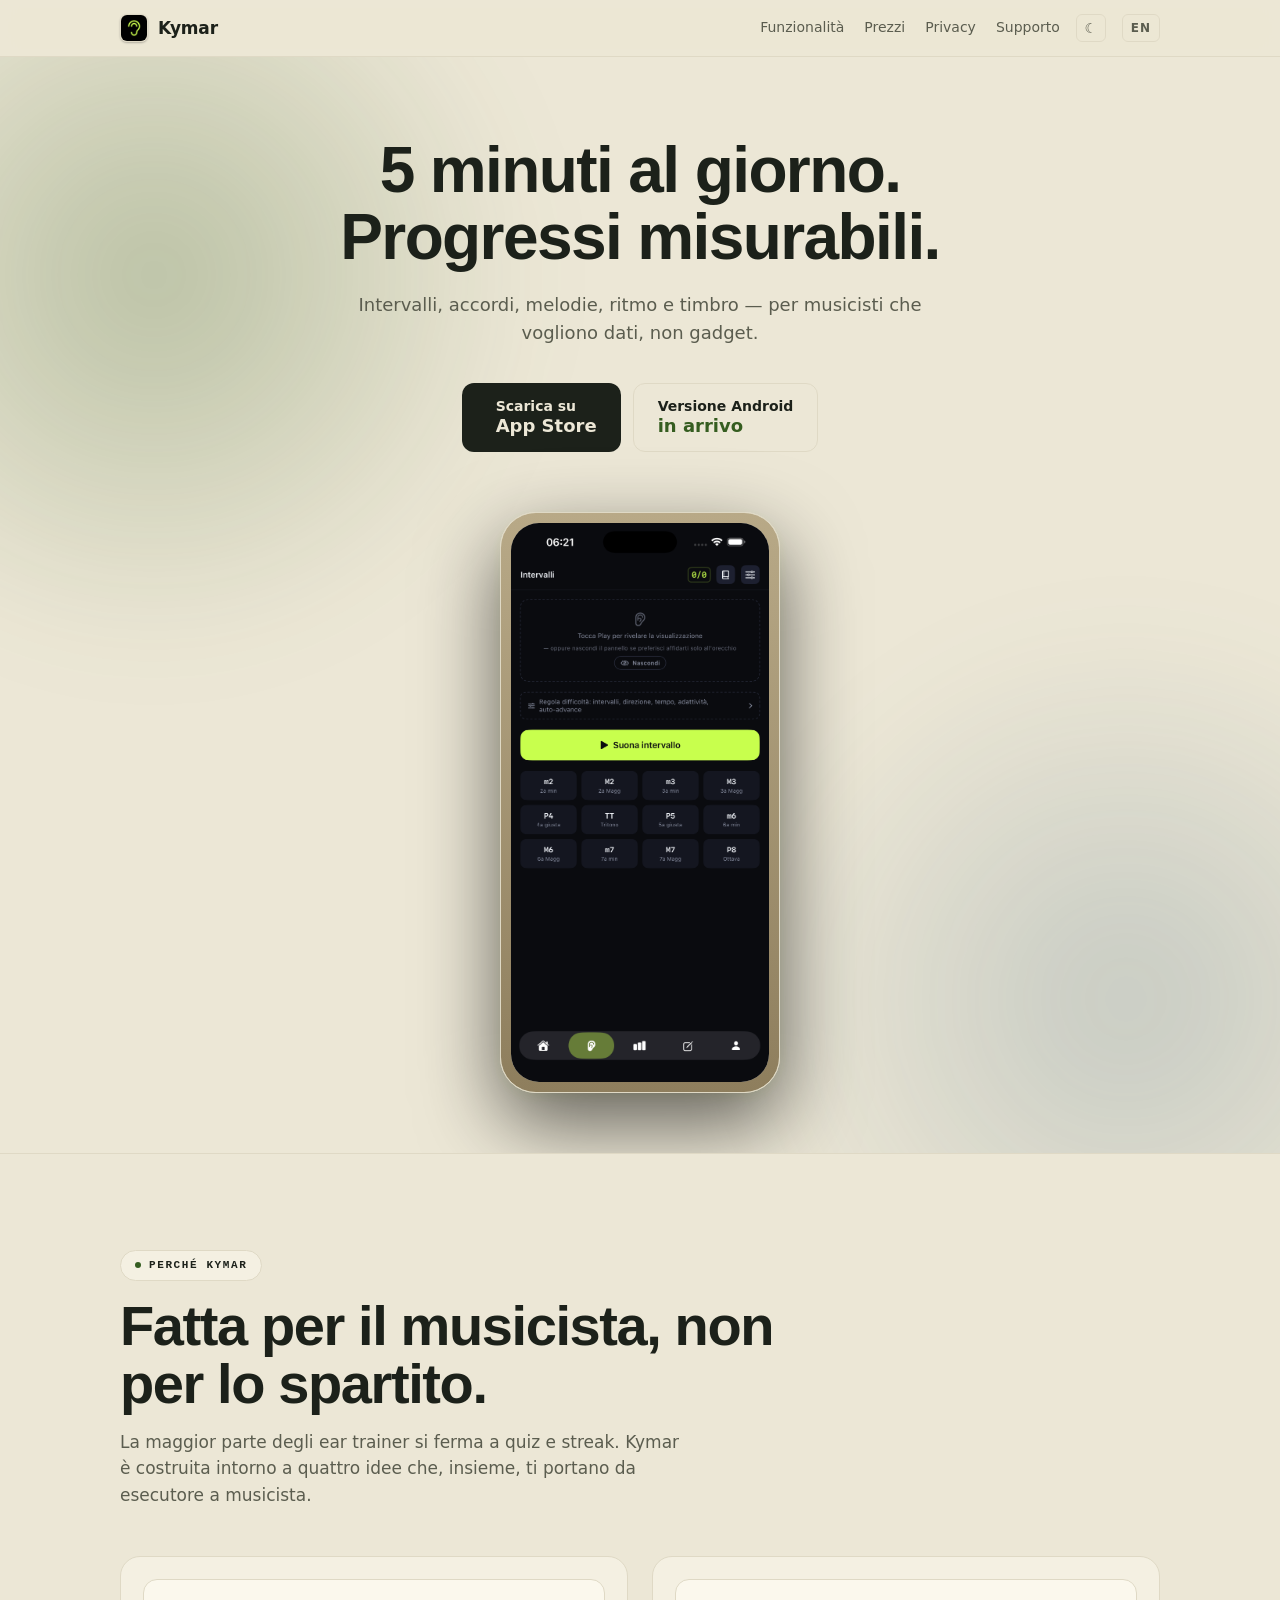
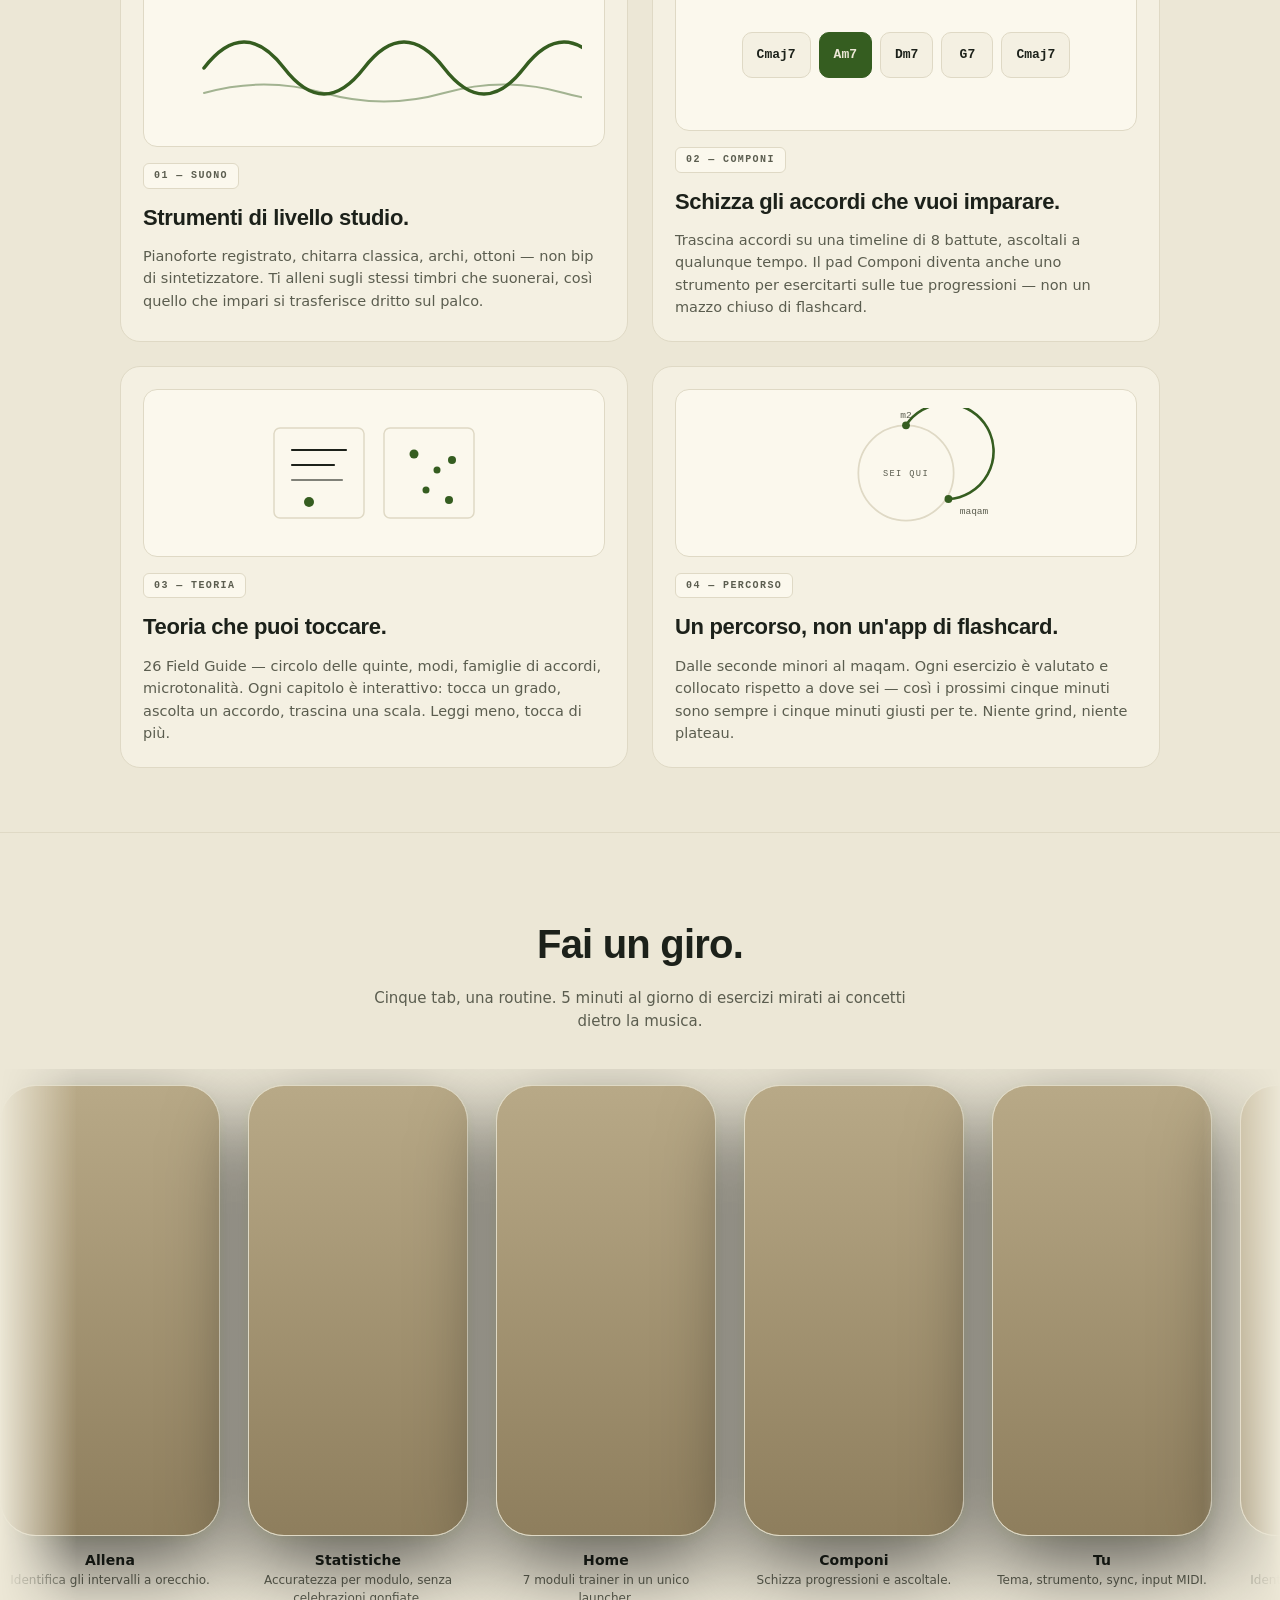
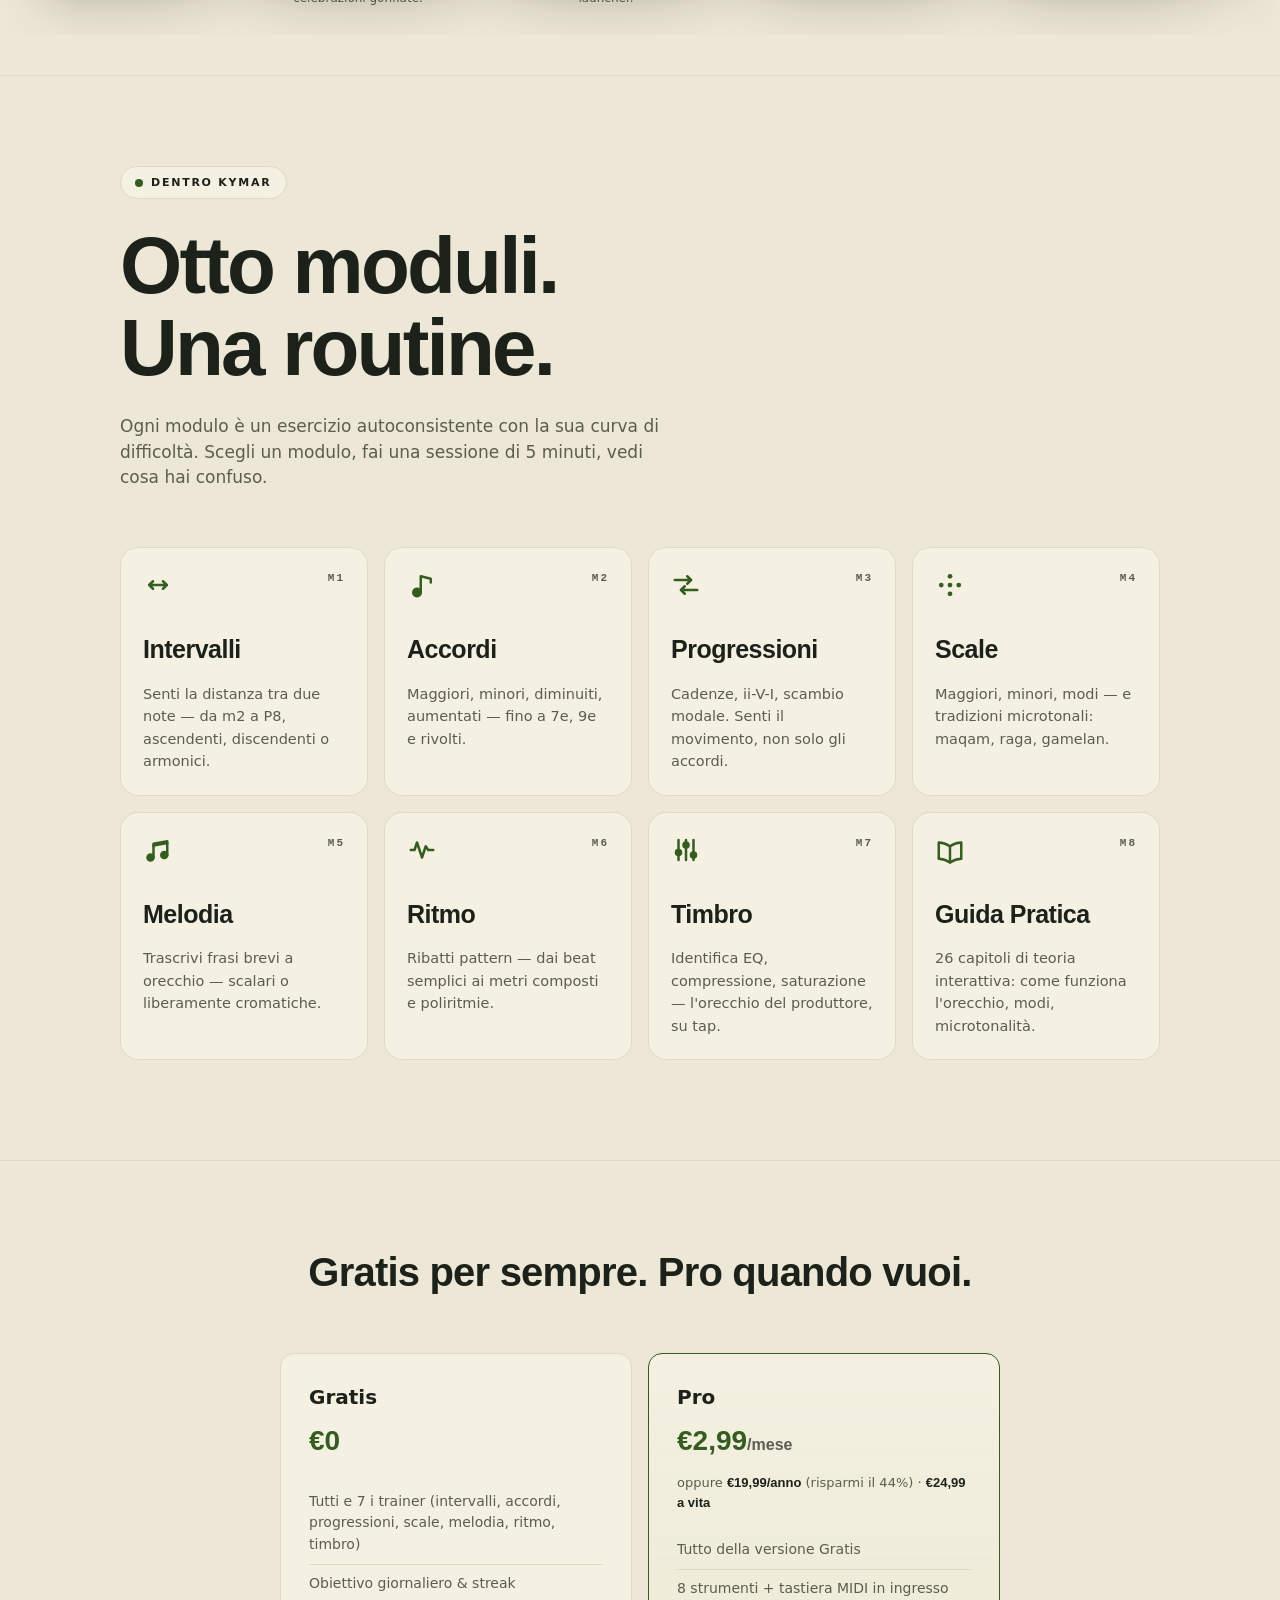
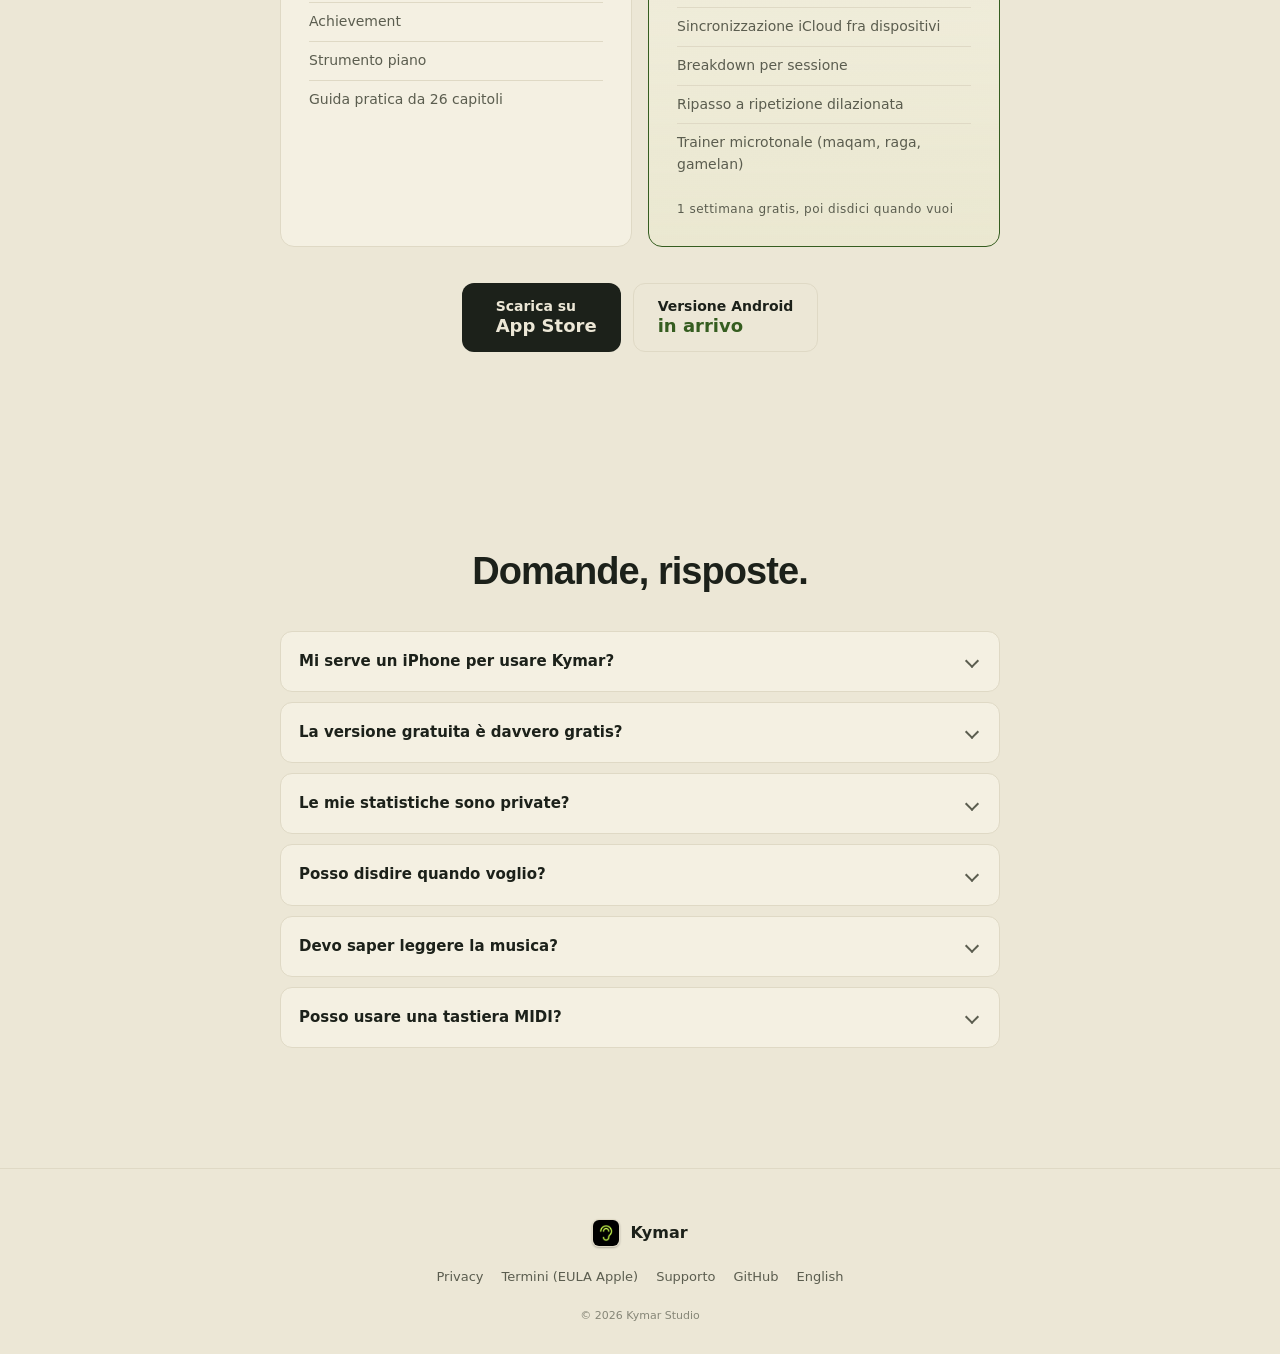
==== commit d7ddc15e: "Compact module cards + drop Pro badges - Squashed each card vertically: min-height 270→200, padding " ====
--- a/it/index.html
+++ b/it/index.html
@@ -6,7 +6,7 @@
 <meta name="theme-color" content="#0a0b0f">
 <title>Kymar — 5 minuti al giorno, progressi misurabili nell'ear training</title>
 <meta name="description" content="Pratica quotidiana di ear training per musicisti. Intervalli, accordi, melodie, ritmo, timbro. Gratis su App Store. Versione Android in arrivo.">
-<link rel="stylesheet" href="../styles.css?v=6">
+<link rel="stylesheet" href="../styles.css?v=7">
 <link rel="canonical" href="https://khalis-ux.github.io/kymar-site/it/">
 <link rel="alternate" hreflang="en" href="https://khalis-ux.github.io/kymar-site/">
 <link rel="alternate" hreflang="it" href="https://khalis-ux.github.io/kymar-site/it/">
@@ -324,7 +324,6 @@
         </div>
         <h3>Scale</h3>
         <p>Maggiori, minori, modi — e tradizioni microtonali: maqam, raga, gamelan.</p>
-        <span class="module-badge">Pro · Microtonali</span>
       </article>
       <article class="module-card">
         <div class="module-card-head">
@@ -362,7 +361,6 @@
         </div>
         <h3>Timbro</h3>
         <p>Identifica EQ, compressione, saturazione — l'orecchio del produttore, su tap.</p>
-        <span class="module-badge">Pro</span>
       </article>
       <article class="module-card">
         <div class="module-card-head">
@@ -477,6 +475,6 @@
   </div>
 </footer>
 
-<script src="../app.js?v=6" defer></script>
+<script src="../app.js?v=7" defer></script>
 </body>
 </html>
--- a/styles.css
+++ b/styles.css
@@ -608,15 +608,17 @@
   margin-bottom: 2px;
 }
 
-/* — Modules section ("Inside Kymar — Eight modules. One routine.") — */
+/* — Modules section ("Inside Kymar — Eight modules. One routine.") —
+   Matches the design comp exactly: left-aligned heading at display
+   scale, 4×2 grid of square-ish tiles, M# tag top-right, optional
+   "PRO · MICROTONAL" badge in the bottom-right corner.
+   The padding-bottom on each card is intentionally generous so the
+   badge has its own real estate and doesn't crowd the description. */
 
 .modules {
   padding: 90px 0 100px;
   border-top: 1px solid var(--divider);
 }
-/* Small pill label above the section heading — green dot + uppercase
-   tracked text. Used to scope the heading ("we're talking about the
-   app's internals now") without taking the visual weight of an h2. */
 .section-label {
   display: inline-flex;
   align-items: center;
@@ -626,62 +628,53 @@
   border-radius: 20px;
   font-size: 11px;
   font-weight: 600;
-  letter-spacing: 0.14em;
+  letter-spacing: 0.16em;
   text-transform: uppercase;
   color: var(--text);
   background: var(--surface);
-  margin-bottom: 22px;
+  margin-bottom: 26px;
 }
 .section-label::before {
   content: '';
-  width: 7px; height: 7px;
+  width: 8px; height: 8px;
   border-radius: 50%;
   background: var(--accent);
-  /* Slight glow ring so the dot reads as alive against any bg. */
-  box-shadow: 0 0 0 3px color-mix(in srgb, var(--accent) 20%, transparent);
 }
 .modules-h {
-  font-size: clamp(40px, 7vw, 72px);
-  font-weight: 800;
-  letter-spacing: -0.03em;
+  font-size: clamp(44px, 7vw, 80px);
+  font-weight: 800;
+  letter-spacing: -0.035em;
   line-height: 1.02;
-  margin: 0 0 22px;
+  margin: 0 0 26px;
   font-family: ui-rounded, "SF Pro Rounded", -apple-system, sans-serif;
 }
 .section-sub {
-  margin: 0 0 50px;
+  margin: 0 0 56px;
   font-size: clamp(15px, 1.4vw, 17px);
   color: var(--text-dim);
-  max-width: 620px;
-  line-height: 1.55;
+  max-width: 560px;
+  line-height: 1.5;
 }
 .module-grid {
   display: grid;
   grid-template-columns: repeat(4, 1fr);
-  gap: 14px;
+  gap: 16px;
 }
 .module-card {
   position: relative;
   background: var(--surface);
   border: 1px solid var(--divider);
   border-radius: 18px;
-  padding: 24px 22px 60px;
-  min-height: 230px;
+  padding: 22px 22px 22px;
+  min-height: 200px;
   display: flex;
   flex-direction: column;
-  transition: transform 0.25s ease, border-color 0.25s ease,
-              box-shadow 0.25s ease;
-}
-.module-card:hover {
-  transform: translateY(-3px);
-  border-color: color-mix(in srgb, var(--accent) 35%, var(--divider));
-  box-shadow: 0 14px 32px rgba(0, 0, 0, 0.18);
 }
 .module-card-head {
   display: flex;
   justify-content: space-between;
-  align-items: center;
-  margin-bottom: 36px;
+  align-items: flex-start;
+  margin-bottom: 30px;
 }
 .module-icon {
   color: var(--accent);
@@ -689,54 +682,36 @@
   align-items: center;
   justify-content: center;
 }
-.module-icon svg {
-  width: 28px; height: 28px;
-}
+.module-icon svg { width: 30px; height: 30px; stroke-width: 2; }
 .module-tag {
   font-family: ui-monospace, "SF Mono", Menlo, monospace;
   font-size: 11px;
   font-weight: 600;
-  letter-spacing: 0.14em;
+  letter-spacing: 0.18em;
   color: var(--text-dim);
 }
 .module-card h3 {
-  margin: 0 0 10px;
-  font-size: 22px;
-  font-weight: 800;
-  letter-spacing: -0.015em;
+  margin: 0 0 14px;
+  font-size: 25px;
+  font-weight: 800;
+  letter-spacing: -0.02em;
   font-family: ui-rounded, "SF Pro Rounded", -apple-system, sans-serif;
+  color: var(--text);
 }
 .module-card p {
   margin: 0;
-  font-size: 14px;
+  font-size: 14.5px;
   color: var(--text-dim);
   line-height: 1.55;
 }
-/* Pro / Microtonal corner badge — bottom-right of the card, calls
-   out tiers the user needs to upgrade for. Monospaced for the same
-   "system tag" feel as the M# label on the opposite corner. */
-.module-badge {
-  position: absolute;
-  bottom: 16px;
-  right: 16px;
-  padding: 4px 9px;
-  border-radius: 6px;
-  background: var(--surface-hi);
-  border: 1px solid var(--divider);
-  font-family: ui-monospace, "SF Mono", Menlo, monospace;
-  font-size: 10px;
-  font-weight: 700;
-  letter-spacing: 0.14em;
-  text-transform: uppercase;
-  color: var(--text);
-}
-
 @media (max-width: 980px) {
   .module-grid { grid-template-columns: repeat(2, 1fr); }
-}
-@media (max-width: 520px) {
+  .modules-h { font-size: clamp(36px, 7vw, 56px); }
+}
+@media (max-width: 540px) {
   .module-grid { grid-template-columns: 1fr; }
   .modules { padding: 70px 0 80px; }
+  .module-card { min-height: 220px; padding: 24px 22px 60px; }
 }
 .pro-tag {
   display: inline-block;
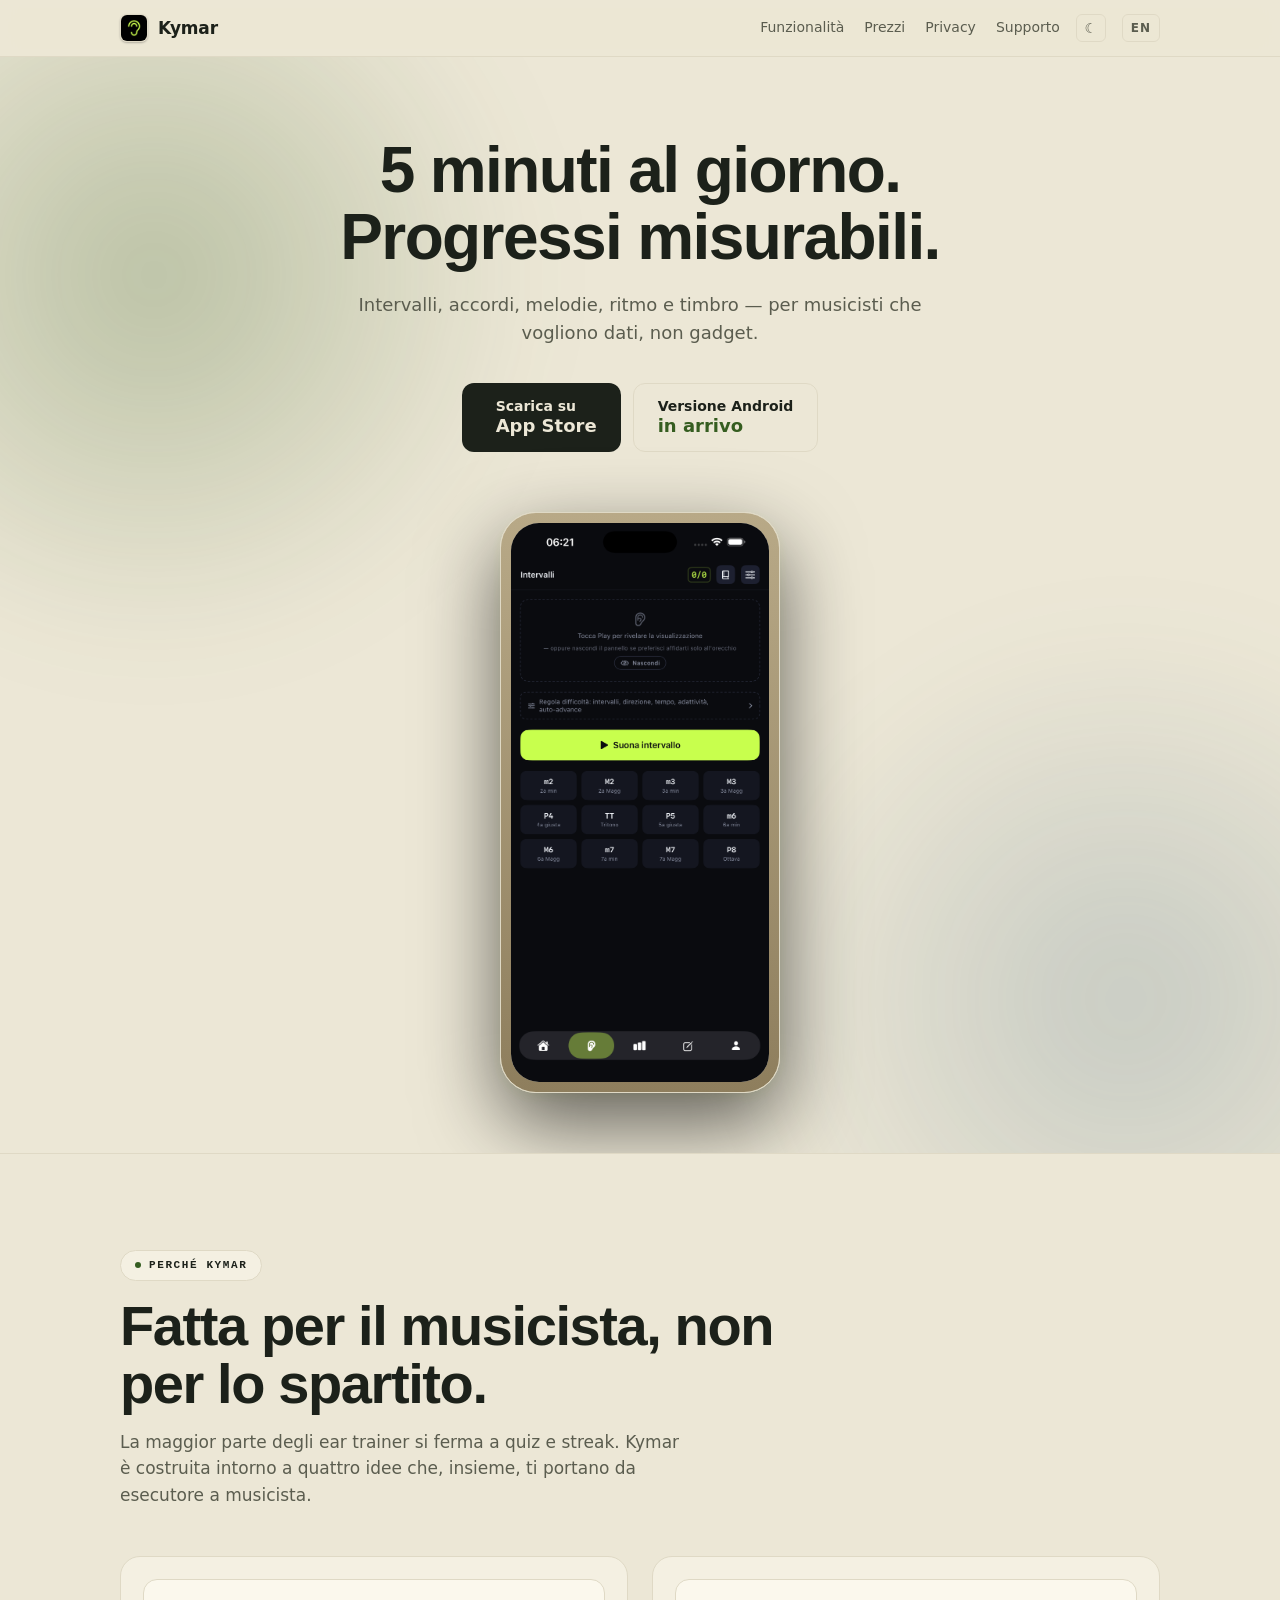
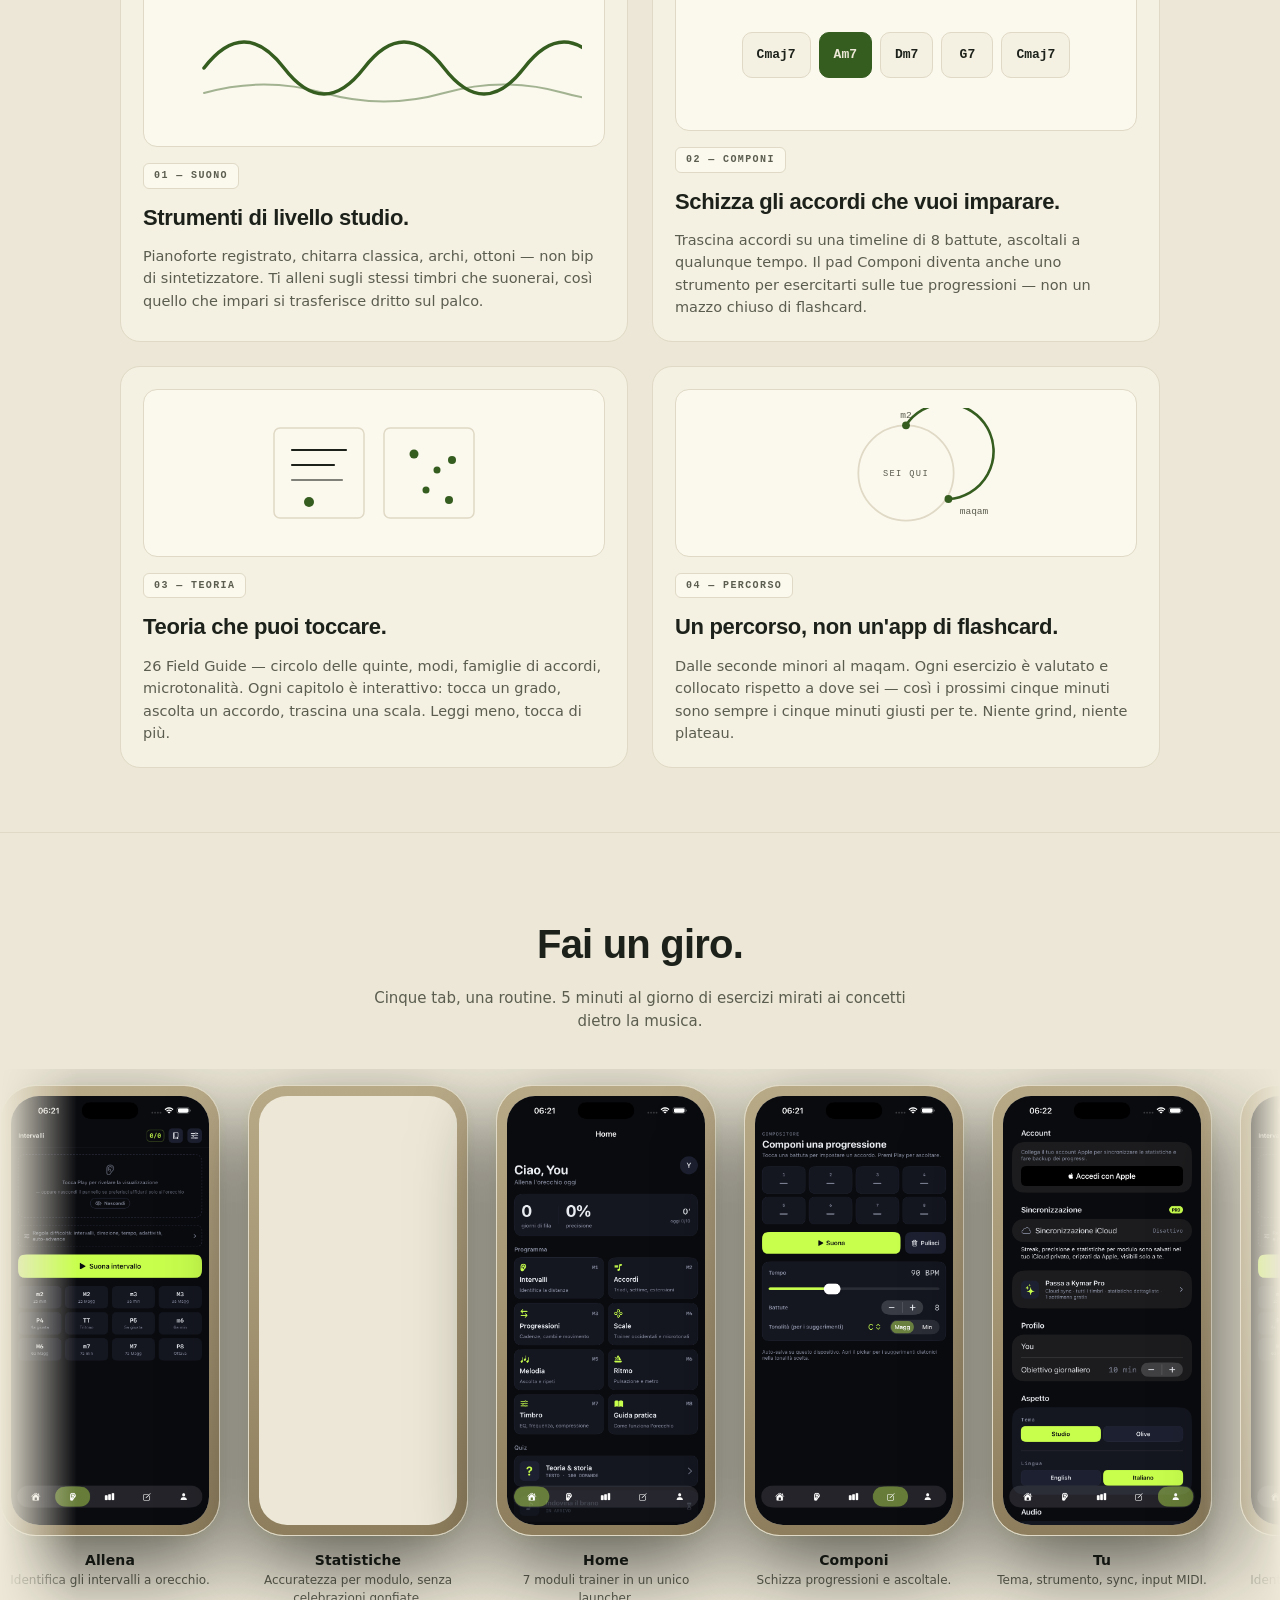
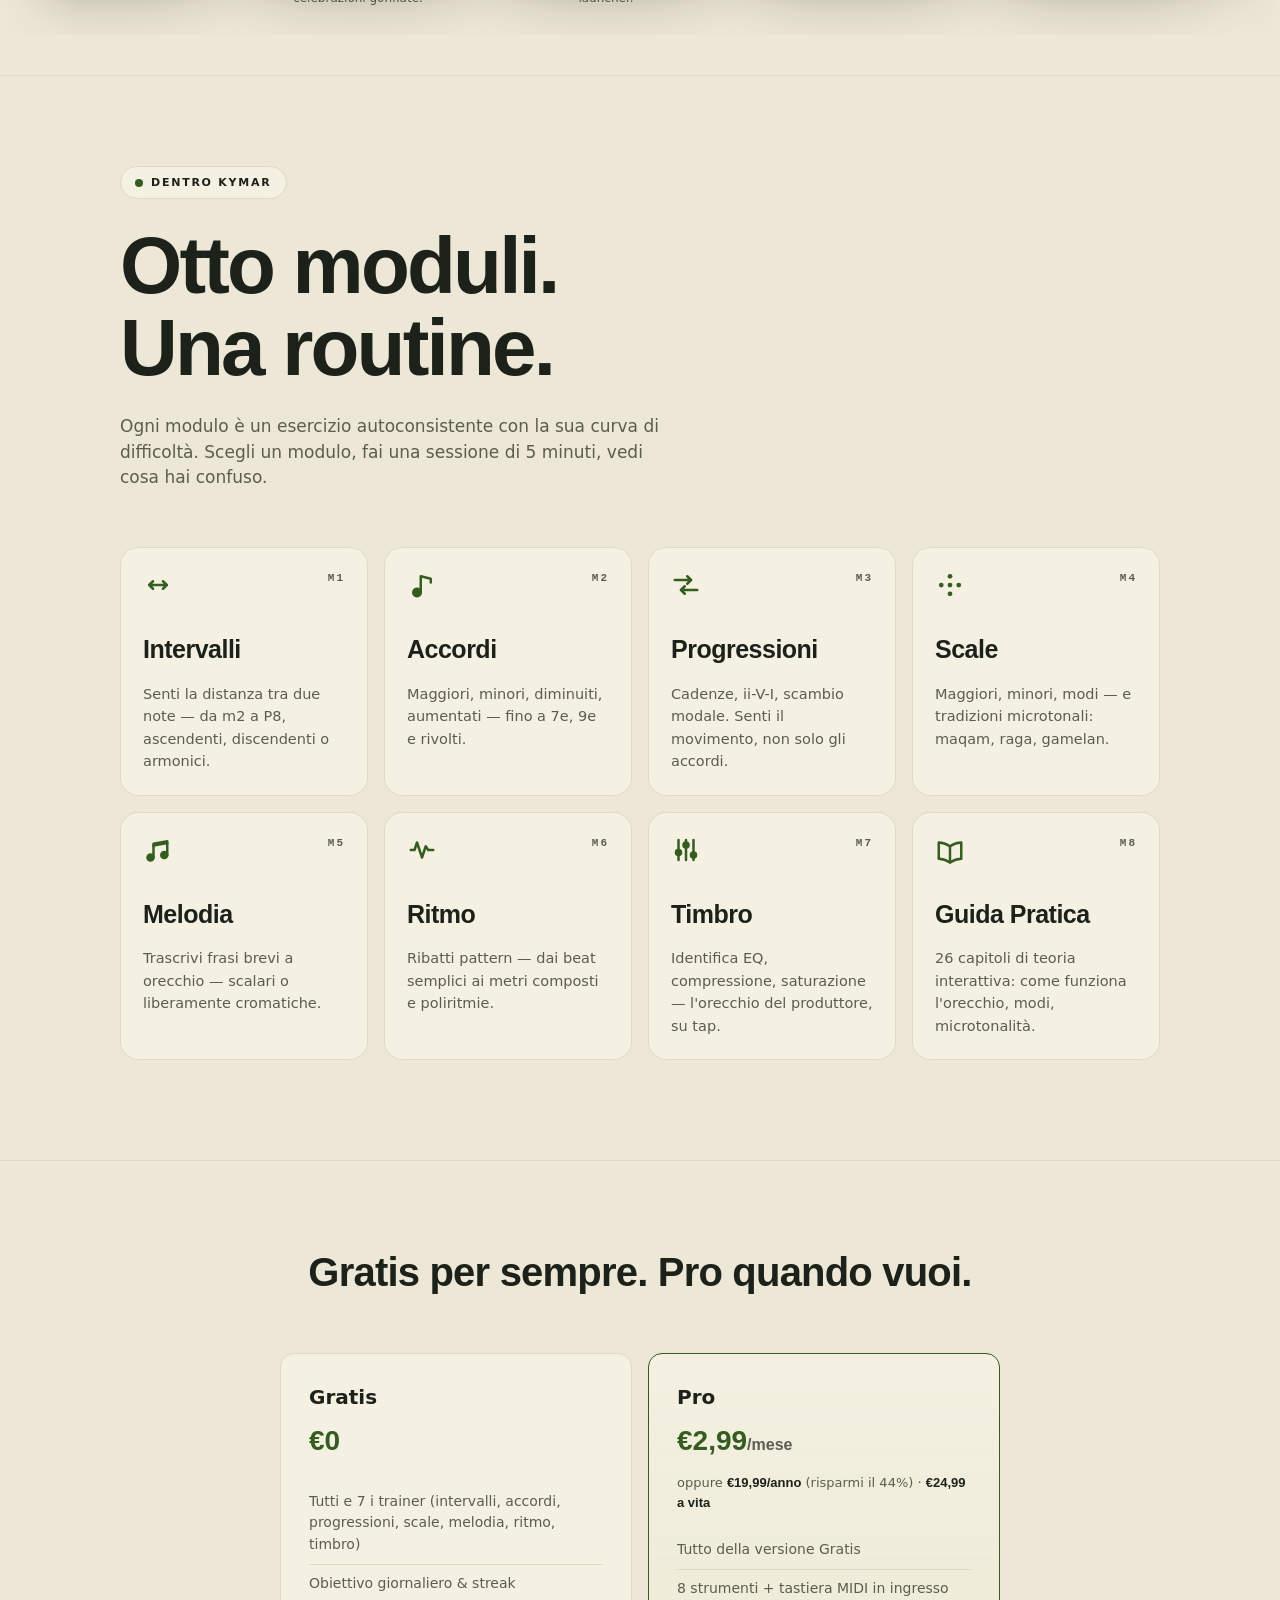
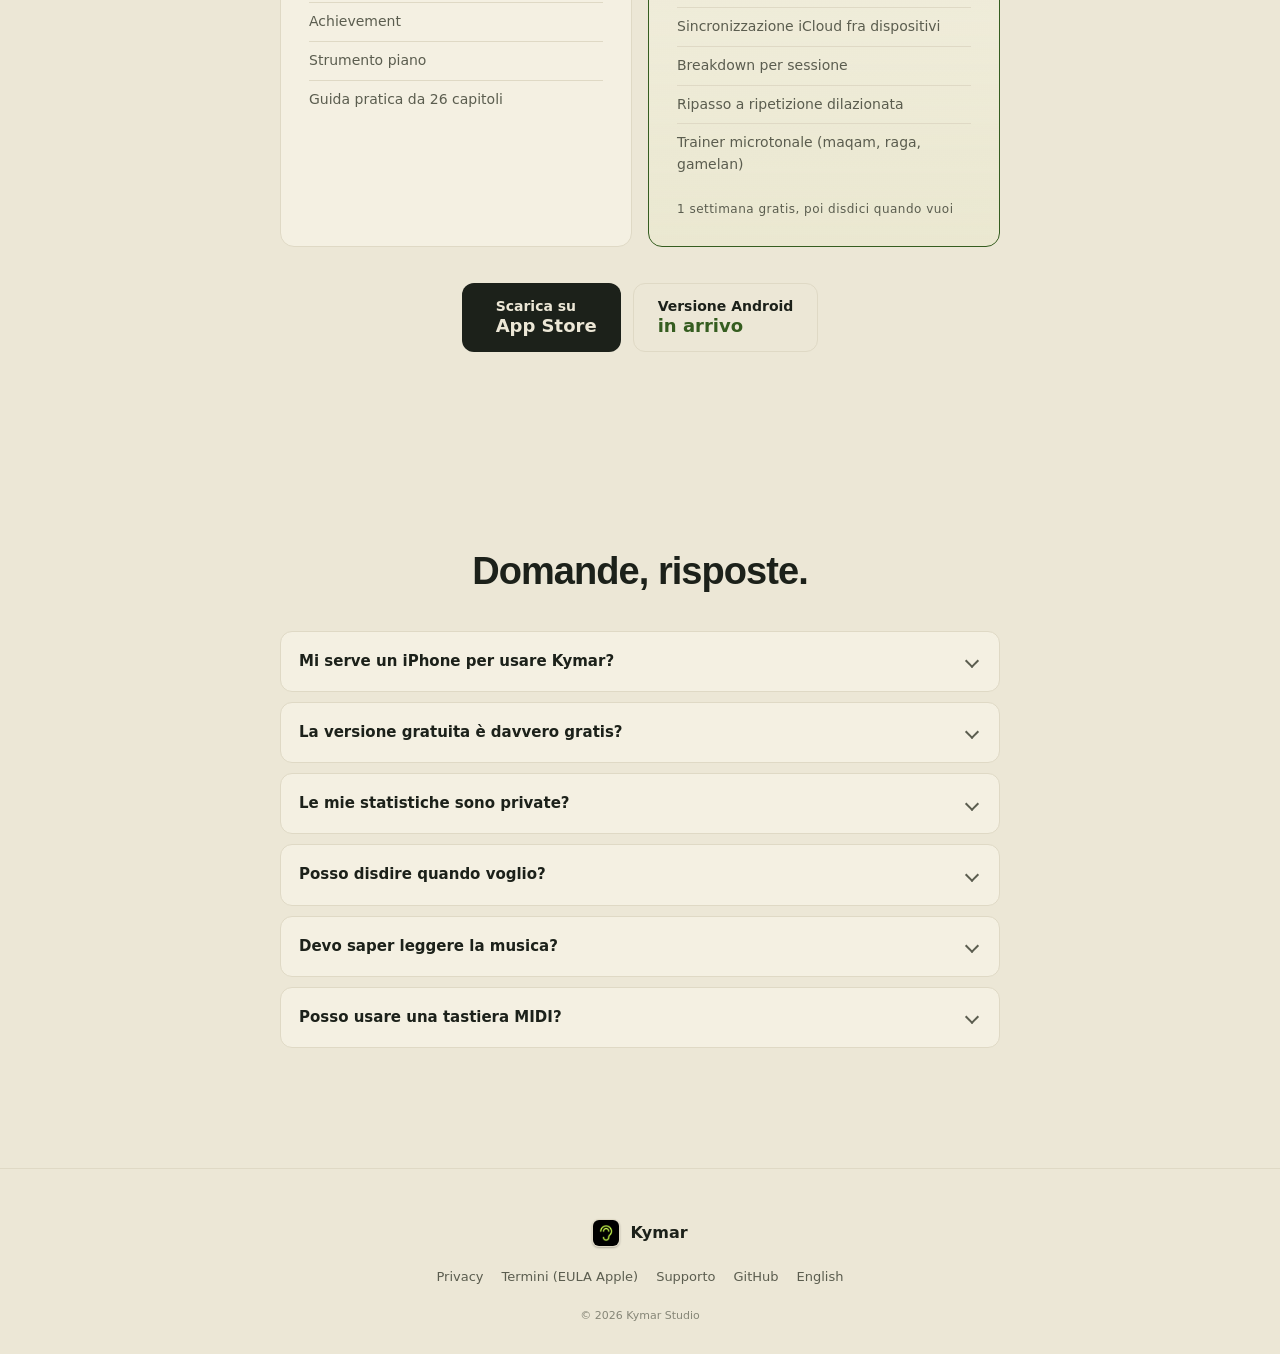
==== commit b2a60e1e: "Marquee: 3-set track so the wrap doesn't leave empty space Previous fix pinned figure widths so the " ====
--- a/it/index.html
+++ b/it/index.html
@@ -6,7 +6,7 @@
 <meta name="theme-color" content="#0a0b0f">
 <title>Kymar — 5 minuti al giorno, progressi misurabili nell'ear training</title>
 <meta name="description" content="Pratica quotidiana di ear training per musicisti. Intervalli, accordi, melodie, ritmo, timbro. Gratis su App Store. Versione Android in arrivo.">
-<link rel="stylesheet" href="../styles.css?v=7">
+<link rel="stylesheet" href="../styles.css?v=9">
 <link rel="canonical" href="https://khalis-ux.github.io/kymar-site/it/">
 <link rel="alternate" hreflang="en" href="https://khalis-ux.github.io/kymar-site/">
 <link rel="alternate" hreflang="it" href="https://khalis-ux.github.io/kymar-site/it/">
@@ -267,6 +267,15 @@
       <figure aria-hidden="true"><div class="phone-frame"><div class="phone-screen"><img src="../screenshots/01-home-it.png" alt="" loading="eager" decoding="async"></div></div><figcaption><strong>Home</strong>7 moduli trainer in un unico launcher.</figcaption></figure>
       <figure aria-hidden="true"><div class="phone-frame"><div class="phone-screen"><img src="../screenshots/03-compose-it.png" alt="" loading="eager" decoding="async"></div></div><figcaption><strong>Componi</strong>Schizza progressioni e ascoltale.</figcaption></figure>
       <figure aria-hidden="true"><div class="phone-frame"><div class="phone-screen"><img src="../screenshots/05-you-it.png" alt="" loading="eager" decoding="async"></div></div><figcaption><strong>Tu</strong>Tema, strumento, sync, input MIDI.</figcaption></figure>
+      <!-- Third set — il track deve essere abbastanza largo perché
+           lo stride del wrap stia DENTRO il viewport (qualunque
+           desktop comune); altrimenti il loop lascia vuoto a destra
+           e le foto sembrano sparire/riapparire. -->
+      <figure aria-hidden="true"><div class="phone-frame"><div class="phone-screen"><img src="../screenshots/02-train-it.png" alt="" loading="eager" decoding="async"></div></div><figcaption><strong>Allena</strong>Identifica gli intervalli a orecchio.</figcaption></figure>
+      <figure aria-hidden="true"><div class="phone-frame"><div class="phone-screen"><img src="../screenshots/04-stats-it.png" alt="" loading="eager" decoding="async"></div></div><figcaption><strong>Statistiche</strong>Accuratezza per modulo, senza celebrazioni gonfiate.</figcaption></figure>
+      <figure aria-hidden="true"><div class="phone-frame"><div class="phone-screen"><img src="../screenshots/01-home-it.png" alt="" loading="eager" decoding="async"></div></div><figcaption><strong>Home</strong>7 moduli trainer in un unico launcher.</figcaption></figure>
+      <figure aria-hidden="true"><div class="phone-frame"><div class="phone-screen"><img src="../screenshots/03-compose-it.png" alt="" loading="eager" decoding="async"></div></div><figcaption><strong>Componi</strong>Schizza progressioni e ascoltale.</figcaption></figure>
+      <figure aria-hidden="true"><div class="phone-frame"><div class="phone-screen"><img src="../screenshots/05-you-it.png" alt="" loading="eager" decoding="async"></div></div><figcaption><strong>Tu</strong>Tema, strumento, sync, input MIDI.</figcaption></figure>
     </div>
   </div>
 </section>
@@ -475,6 +484,6 @@
   </div>
 </footer>
 
-<script src="../app.js?v=7" defer></script>
+<script src="../app.js?v=9" defer></script>
 </body>
 </html>
--- a/styles.css
+++ b/styles.css
@@ -540,22 +540,20 @@
     transparent 0%, #000 6%, #000 94%, transparent 100%);
 }
 
-/* The track holds 10 figures (5 unique × 2 for the loop). For the
-   loop to be visually seamless, the keyframe end position must
-   correspond exactly to "5 cards + 5 gaps" (the half-track stride),
-   so that after the translate the first card of set B (A') lands
-   pixel-precisely where set A's first card (A) started.
-   We previously used `gap: 28px` + `translateX(calc(-50% - 14px))`,
-   where the `-14px` was a hand-rolled half-gap fudge factor — but
-   CSS `gap` only inserts space BETWEEN siblings (9 gaps for 10
-   children), so `-50%` of the track width was "5 cards + 4.5 gaps".
-   The 14px fudge tried to make up for the missing half-gap, but
-   sub-pixel rounding across phone-frame widths accumulated over
-   the 45s cycle and the loop visibly hitched at the wrap point.
-   The fix: drop `gap` entirely, give every figure (including the
-   last) `margin-right: 28px`. Now the track is exactly
-   `10 × (220 + 28) = 2480px` and `-50%` is exactly `5 × 248 = 1240px`
-   — i.e. "5 cards + 5 gaps", the seamless stride, with no fudge. */
+/* The track holds 15 figures (5 unique × 3 identical sets). The
+   loop translates by 1 set's worth per cycle (-33.3333% of 3
+   sets = exactly 1 set = 5 × (220 + 28) = 1240px).
+   Why 3 sets and not 2: with 2 sets the half-track stride is
+   1240px. At wrap-time the visible viewport shows track-x ∈
+   [1240, 1240 + viewport-width]. On any monitor wider than 1240
+   that overruns the right end of the track and leaves an empty
+   strip of bg visible — which on the next loop iteration "fills
+   back in" with cards, giving the user the unmistakable
+   "photos disappear and reappear" effect. Three sets push the
+   safe-viewport ceiling from 1240 to 2480, covering everything
+   short of an ultrawide. Each figure is 248px wide (220 phone-
+   frame + 28 right margin) — fixed via `flex: 0 0 220px` so the
+   stride is byte-precise regardless of figcaption text length. */
 .marquee-track {
   display: flex;
   width: max-content;
@@ -568,7 +566,8 @@
 }
 @keyframes kymar-scroll {
   from { transform: translateX(0); }
-  to   { transform: translateX(-50%); }
+  /* -33.3333% of the 3-set track = exactly 1 set worth = 1240px. */
+  to   { transform: translateX(-33.3333%); }
 }
 @media (prefers-reduced-motion: reduce) {
   .marquee-track { animation: none; }
@@ -586,11 +585,22 @@
                               the last figure so the half-track stride
                               equals "5 cards + 5 gaps" (see kymar-scroll
                               keyframe comment above). */
-  flex: 0 0 auto;
+  /* Fixed width via flex-basis (NOT `flex: 0 0 auto`). With `auto`
+     the figure shrinks to its content's intrinsic width, which is
+     `max(phone-frame, figcaption)` — but figcaption text length
+     varies per card, so each figure's effective width could differ
+     by a few sub-pixels. After 10 figures those rounding errors
+     accumulate and the -50% wrap lands a couple of px off, which
+     reads visually as cards "popping in/out" at the loop point.
+     Pinning every figure to exactly 220px guarantees the half-track
+     stride is 5 × (220 + 28) = 1240px, byte-precise. */
+  flex: 0 0 220px;
+  width: 220px;
   display: flex; flex-direction: column; align-items: center; gap: 14px;
 }
 .marquee .phone-frame {
-  width: 220px;
+  width: 100%;             /* fill the figure's 220px so the bezel
+                              and figcaption share the same width. */
   transition: transform .25s ease, box-shadow .25s ease;
 }
 .marquee .phone-frame:hover {
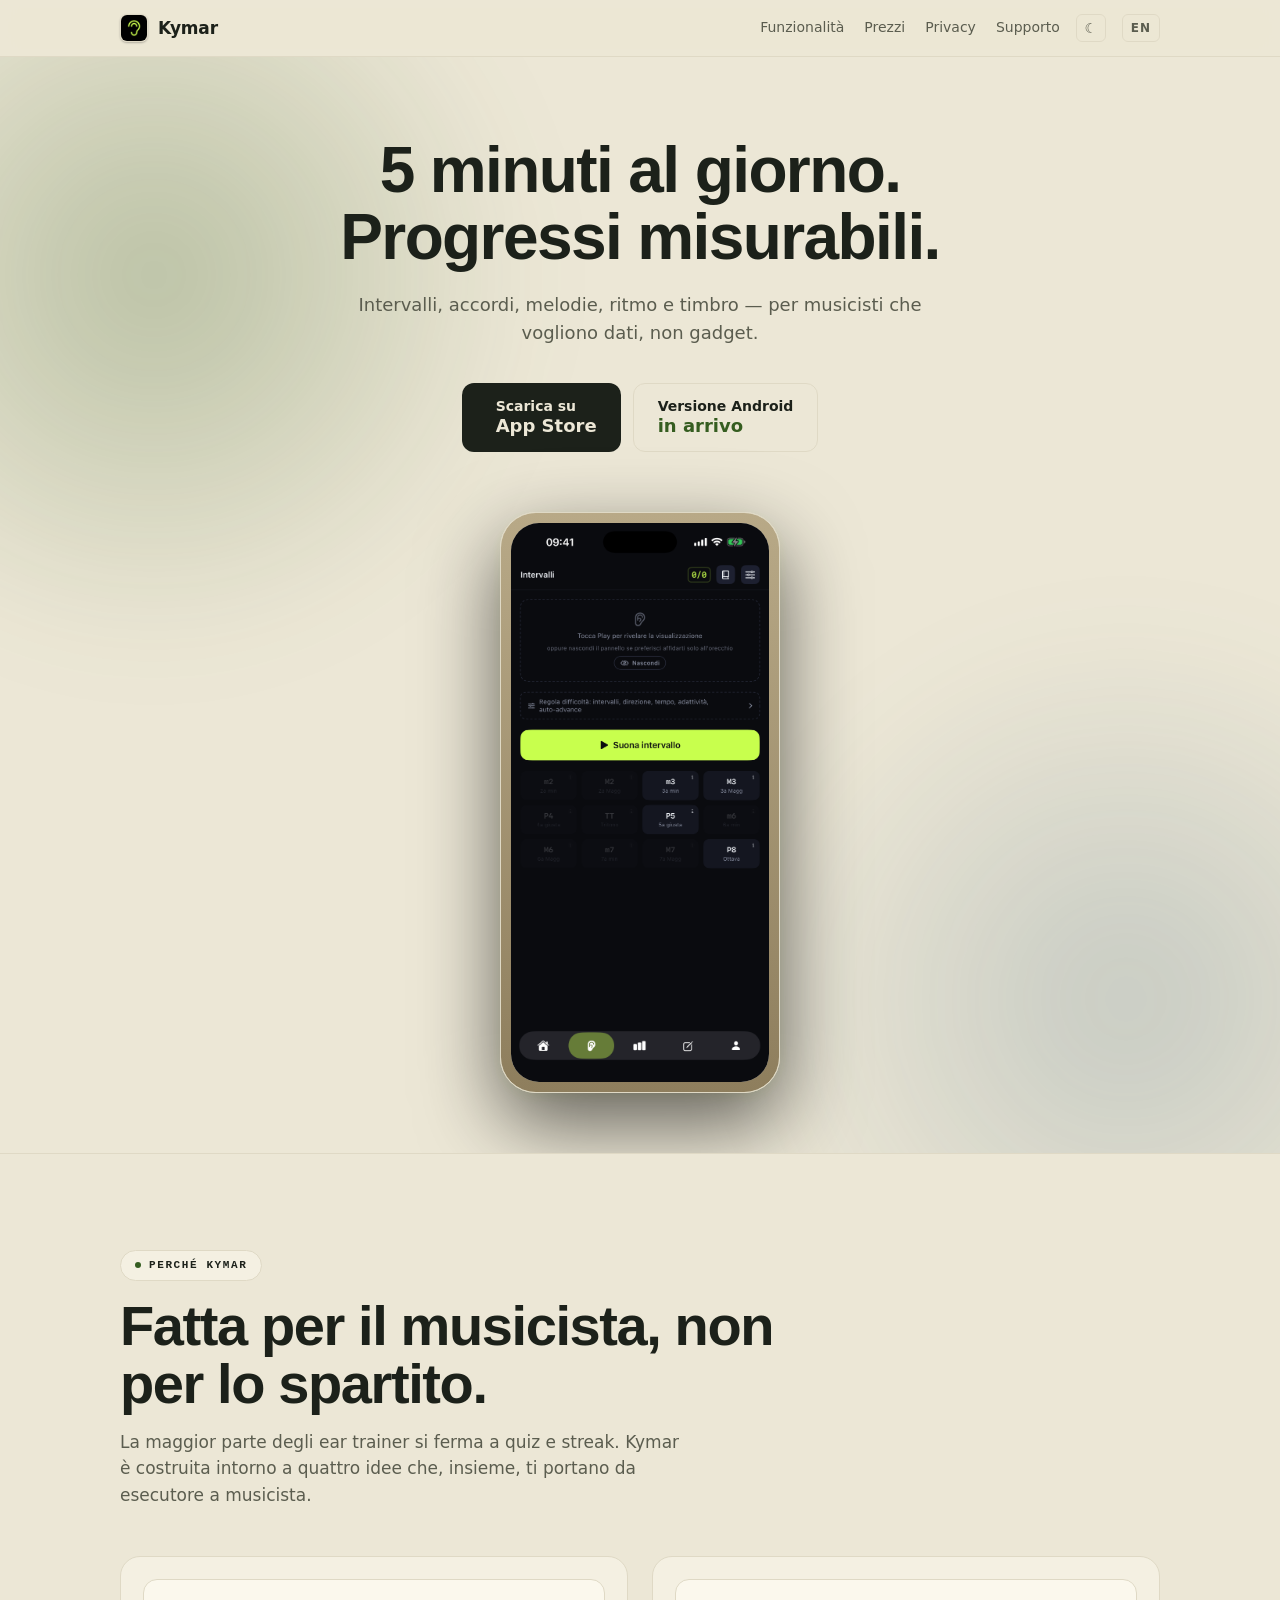
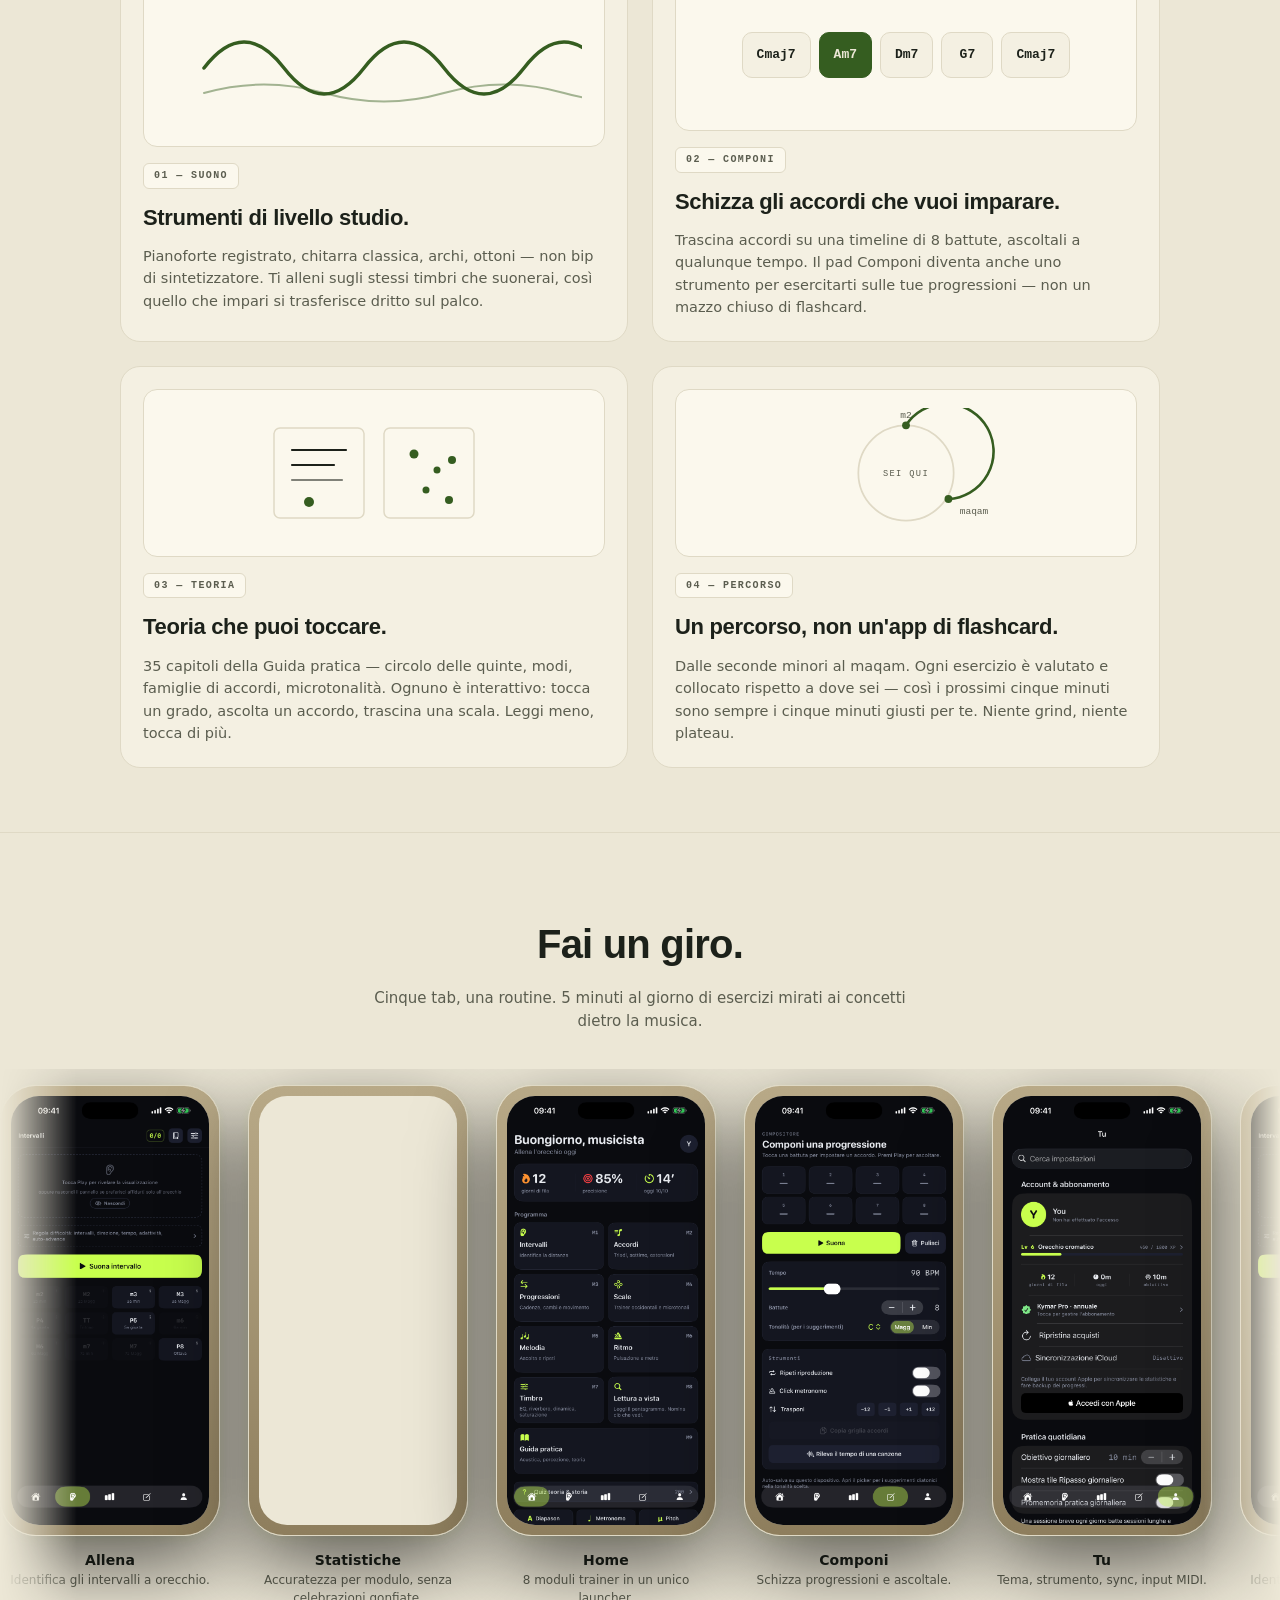
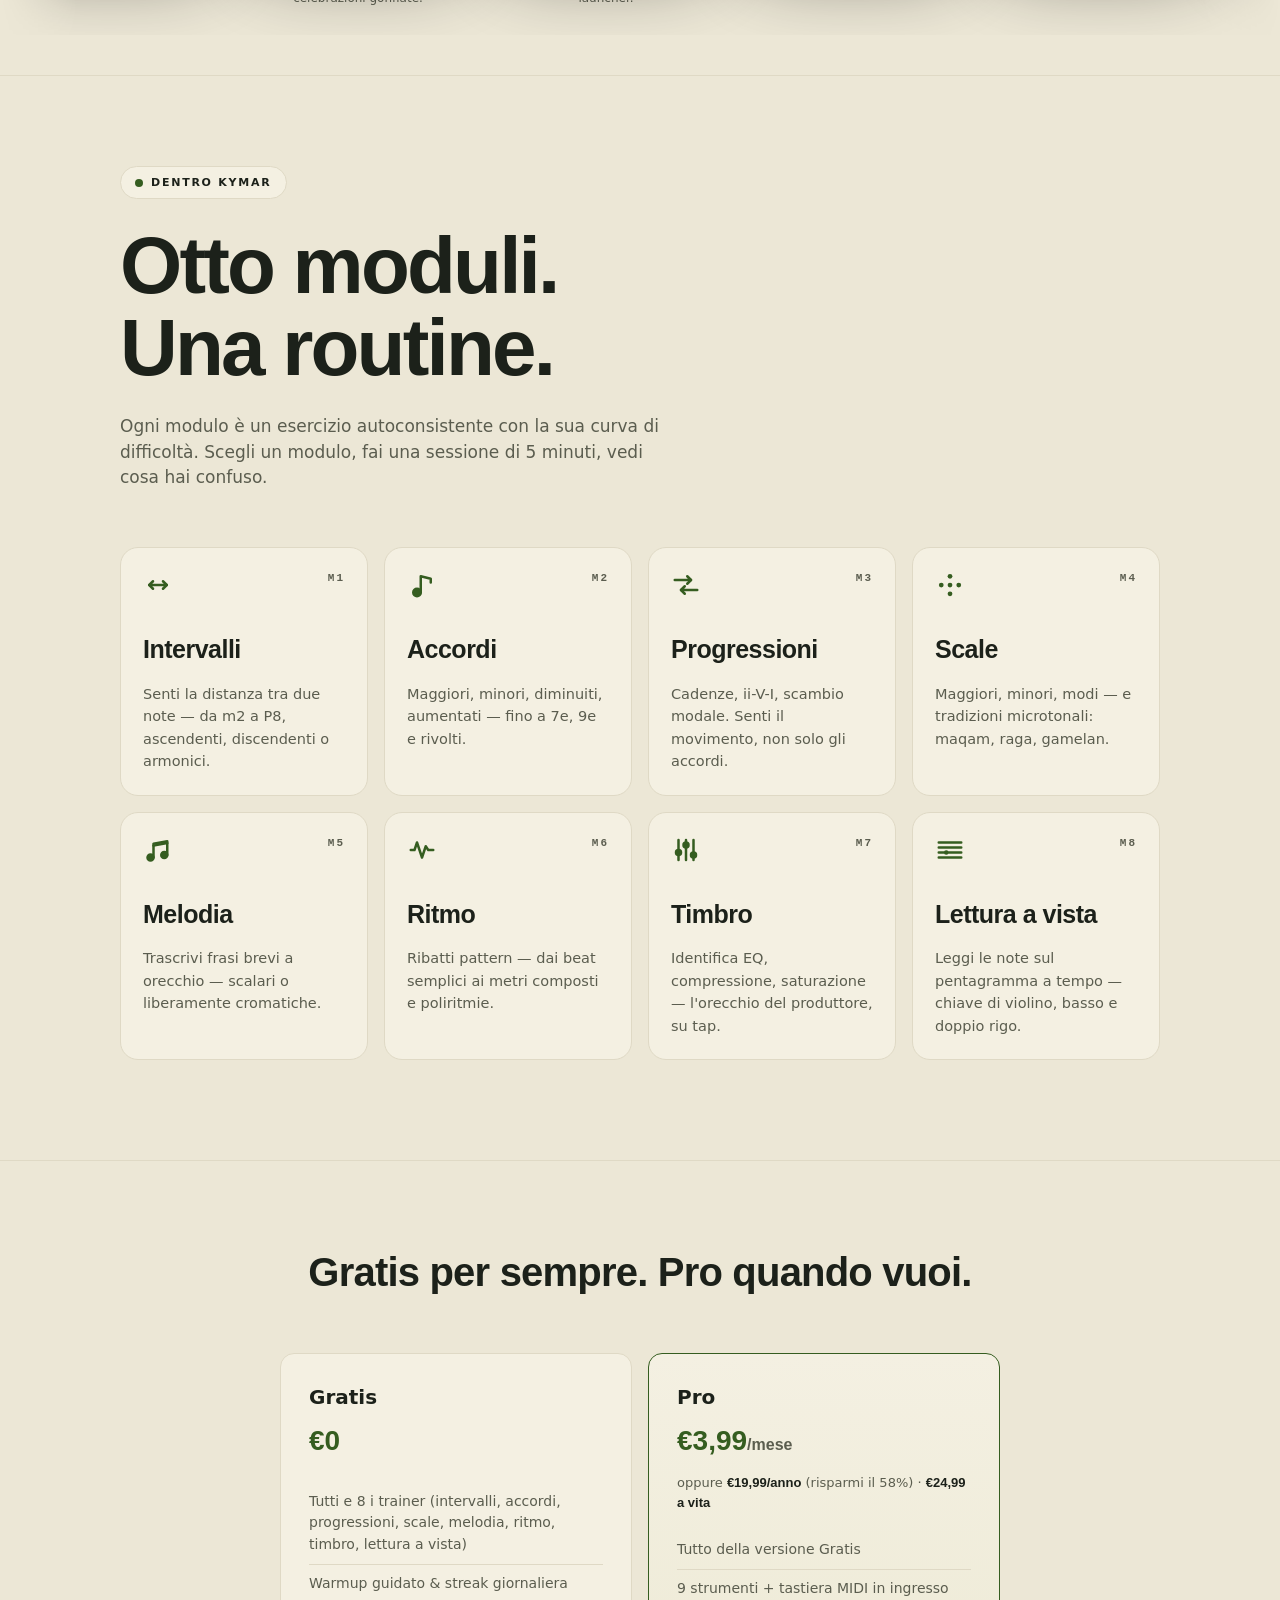
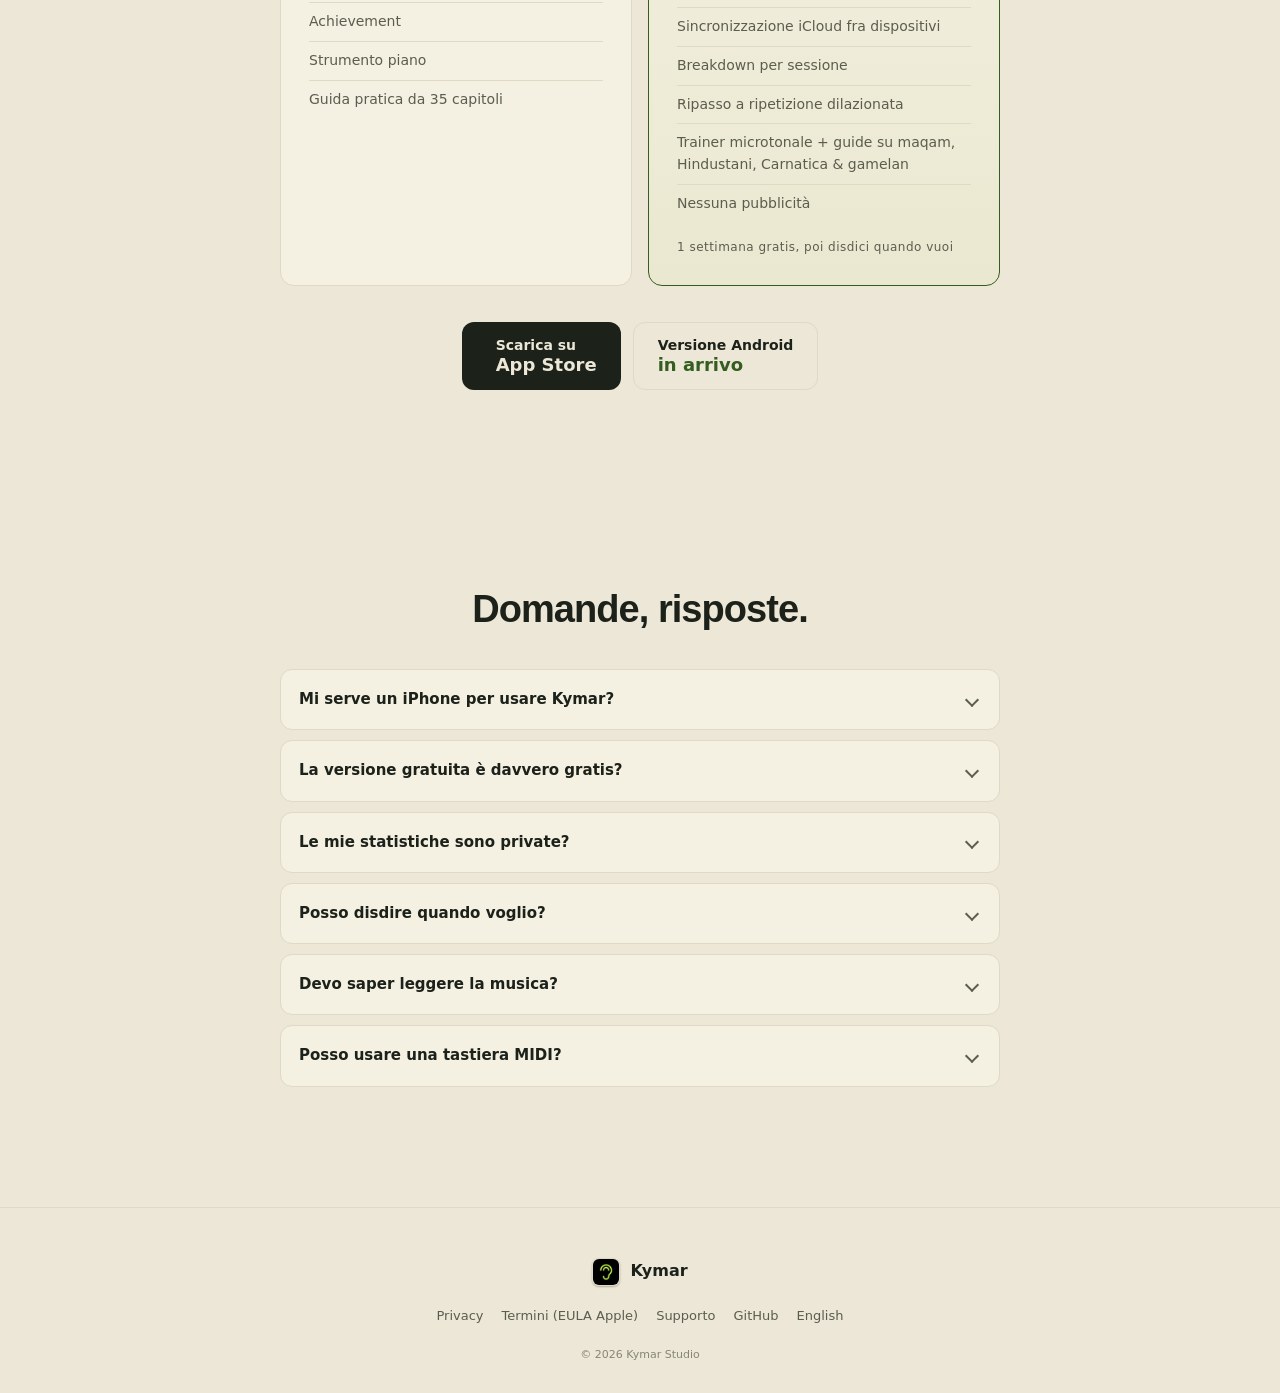
==== commit 3b5ae086: "Align site with current app: modules, instruments, pricing, screenshots - M8 is Sight Reading (not F" ====
--- a/it/index.html
+++ b/it/index.html
@@ -43,7 +43,7 @@
   ],
   "offers": [
     {"@type": "Offer", "price": "0",     "priceCurrency": "EUR", "name": "Gratis"},
-    {"@type": "Offer", "price": "2.99",  "priceCurrency": "EUR", "name": "Pro Mensile"},
+    {"@type": "Offer", "price": "3.99",  "priceCurrency": "EUR", "name": "Pro Mensile"},
     {"@type": "Offer", "price": "19.99", "priceCurrency": "EUR", "name": "Pro Annuale"},
     {"@type": "Offer", "price": "24.99", "priceCurrency": "EUR", "name": "Pro A vita"}
   ]
@@ -179,8 +179,8 @@
         <span class="why-card-label">03 — TEORIA</span>
         <h3 class="why-card-title">Teoria che puoi toccare.</h3>
         <p class="why-card-body">
-          26 Field Guide — circolo delle quinte, modi, famiglie di
-          accordi, microtonalità. Ogni capitolo è interattivo: tocca
+          35 capitoli della Guida pratica — circolo delle quinte, modi,
+          famiglie di accordi, microtonalità. Ognuno è interattivo: tocca
           un grado, ascolta un accordo, trascina una scala. Leggi
           meno, tocca di più.
         </p>
@@ -245,9 +245,9 @@
       </figure>
       <figure>
         <div class="phone-frame"><div class="phone-screen">
-          <img src="../screenshots/01-home-it.png" alt="Tab Home con la griglia dei 7 moduli del trainer" loading="eager" decoding="async">
+          <img src="../screenshots/01-home-it.png" alt="Tab Home con la griglia degli 8 moduli del trainer" loading="eager" decoding="async">
         </div></div>
-        <figcaption><strong>Home</strong>7 moduli trainer in un unico launcher.</figcaption>
+        <figcaption><strong>Home</strong>8 moduli trainer in un unico launcher.</figcaption>
       </figure>
       <figure>
         <div class="phone-frame"><div class="phone-screen">
@@ -264,7 +264,7 @@
       <!-- Set duplicato per loop continuo -->
       <figure aria-hidden="true"><div class="phone-frame"><div class="phone-screen"><img src="../screenshots/02-train-it.png" alt="" loading="eager" decoding="async"></div></div><figcaption><strong>Allena</strong>Identifica gli intervalli a orecchio.</figcaption></figure>
       <figure aria-hidden="true"><div class="phone-frame"><div class="phone-screen"><img src="../screenshots/04-stats-it.png" alt="" loading="eager" decoding="async"></div></div><figcaption><strong>Statistiche</strong>Accuratezza per modulo, senza celebrazioni gonfiate.</figcaption></figure>
-      <figure aria-hidden="true"><div class="phone-frame"><div class="phone-screen"><img src="../screenshots/01-home-it.png" alt="" loading="eager" decoding="async"></div></div><figcaption><strong>Home</strong>7 moduli trainer in un unico launcher.</figcaption></figure>
+      <figure aria-hidden="true"><div class="phone-frame"><div class="phone-screen"><img src="../screenshots/01-home-it.png" alt="" loading="eager" decoding="async"></div></div><figcaption><strong>Home</strong>8 moduli trainer in un unico launcher.</figcaption></figure>
       <figure aria-hidden="true"><div class="phone-frame"><div class="phone-screen"><img src="../screenshots/03-compose-it.png" alt="" loading="eager" decoding="async"></div></div><figcaption><strong>Componi</strong>Schizza progressioni e ascoltale.</figcaption></figure>
       <figure aria-hidden="true"><div class="phone-frame"><div class="phone-screen"><img src="../screenshots/05-you-it.png" alt="" loading="eager" decoding="async"></div></div><figcaption><strong>Tu</strong>Tema, strumento, sync, input MIDI.</figcaption></figure>
       <!-- Third set — il track deve essere abbastanza largo perché
@@ -273,7 +273,7 @@
            e le foto sembrano sparire/riapparire. -->
       <figure aria-hidden="true"><div class="phone-frame"><div class="phone-screen"><img src="../screenshots/02-train-it.png" alt="" loading="eager" decoding="async"></div></div><figcaption><strong>Allena</strong>Identifica gli intervalli a orecchio.</figcaption></figure>
       <figure aria-hidden="true"><div class="phone-frame"><div class="phone-screen"><img src="../screenshots/04-stats-it.png" alt="" loading="eager" decoding="async"></div></div><figcaption><strong>Statistiche</strong>Accuratezza per modulo, senza celebrazioni gonfiate.</figcaption></figure>
-      <figure aria-hidden="true"><div class="phone-frame"><div class="phone-screen"><img src="../screenshots/01-home-it.png" alt="" loading="eager" decoding="async"></div></div><figcaption><strong>Home</strong>7 moduli trainer in un unico launcher.</figcaption></figure>
+      <figure aria-hidden="true"><div class="phone-frame"><div class="phone-screen"><img src="../screenshots/01-home-it.png" alt="" loading="eager" decoding="async"></div></div><figcaption><strong>Home</strong>8 moduli trainer in un unico launcher.</figcaption></figure>
       <figure aria-hidden="true"><div class="phone-frame"><div class="phone-screen"><img src="../screenshots/03-compose-it.png" alt="" loading="eager" decoding="async"></div></div><figcaption><strong>Componi</strong>Schizza progressioni e ascoltale.</figcaption></figure>
       <figure aria-hidden="true"><div class="phone-frame"><div class="phone-screen"><img src="../screenshots/05-you-it.png" alt="" loading="eager" decoding="async"></div></div><figcaption><strong>Tu</strong>Tema, strumento, sync, input MIDI.</figcaption></figure>
     </div>
@@ -375,14 +375,14 @@
         <div class="module-card-head">
           <span class="module-icon" aria-hidden="true">
             <svg viewBox="0 0 24 24" fill="none" stroke="currentColor" stroke-width="2" stroke-linecap="round" stroke-linejoin="round">
-              <path d="M3 6c3 0 6 1 9 3 3-2 6-3 9-3v13c-3 0-6 1-9 3-3-2-6-3-9-3z"/>
-              <path d="M12 9v13"/>
+              <path d="M3 6h18M3 10h18M3 14h18M3 18h18"/>
+              <circle cx="9" cy="14" r="1.8" fill="currentColor" stroke="none"/>
             </svg>
           </span>
           <span class="module-tag">M8</span>
         </div>
-        <h3>Guida Pratica</h3>
-        <p>26 capitoli di teoria interattiva: come funziona l'orecchio, modi, microtonalità.</p>
+        <h3>Lettura a vista</h3>
+        <p>Leggi le note sul pentagramma a tempo — chiave di violino, basso e doppio rigo.</p>
       </article>
     </div>
   </div>
@@ -396,24 +396,25 @@
         <h3>Gratis</h3>
         <p class="plan-price">€0</p>
         <ul>
-          <li>Tutti e 7 i trainer (intervalli, accordi, progressioni, scale, melodia, ritmo, timbro)</li>
-          <li>Obiettivo giornaliero &amp; streak</li>
+          <li>Tutti e 8 i trainer (intervalli, accordi, progressioni, scale, melodia, ritmo, timbro, lettura a vista)</li>
+          <li>Warmup guidato &amp; streak giornaliera</li>
           <li>Achievement</li>
           <li>Strumento piano</li>
-          <li>Guida pratica da 26 capitoli</li>
+          <li>Guida pratica da 35 capitoli</li>
         </ul>
       </div>
       <div class="plan plan-featured">
         <h3>Pro</h3>
-        <p class="plan-price">€2,99<span class="plan-price-unit">/mese</span></p>
-        <p class="plan-price-alt">oppure <strong>€19,99/anno</strong> (risparmi il 44%) · <strong>€24,99 a vita</strong></p>
+        <p class="plan-price">€3,99<span class="plan-price-unit">/mese</span></p>
+        <p class="plan-price-alt">oppure <strong>€19,99/anno</strong> (risparmi il 58%) · <strong>€24,99 a vita</strong></p>
         <ul>
           <li>Tutto della versione Gratis</li>
-          <li>8 strumenti + tastiera MIDI in ingresso</li>
+          <li>9 strumenti + tastiera MIDI in ingresso</li>
           <li>Sincronizzazione iCloud fra dispositivi</li>
           <li>Breakdown per sessione</li>
           <li>Ripasso a ripetizione dilazionata</li>
-          <li>Trainer microtonale (maqam, raga, gamelan)</li>
+          <li>Trainer microtonale + guide su maqam, Hindustani, Carnatica &amp; gamelan</li>
+          <li>Nessuna pubblicità</li>
         </ul>
         <p class="plan-note">1 settimana gratis, poi disdici quando vuoi</p>
       </div>
@@ -443,7 +444,7 @@
       </details>
       <details>
         <summary>La versione gratuita è davvero gratis?</summary>
-        <p>Sì, per sempre. Tutti e 7 i trainer, l'obiettivo giornaliero, la streak e la Guida pratica da 26 capitoli sono gratis. Pro aggiunge 8 strumenti extra, input tastiera MIDI, sync iCloud, statistiche dettagliate, ripasso a ripetizione dilazionata e il trainer microtonale.</p>
+        <p>Sì, per sempre. Tutti e 8 i trainer, il Warmup guidato, la streak giornaliera e la Guida pratica da 35 capitoli sono gratis. Pro aggiunge 8 strumenti in più (9 in totale), input tastiera MIDI, sync iCloud, statistiche dettagliate per sessione, ripasso a ripetizione dilazionata, il trainer microtonale con le sue guide su maqam/Hindustani/Carnatica/gamelan — e rimuove la pubblicità.</p>
       </details>
       <details>
         <summary>Le mie statistiche sono private?</summary>
--- a/styles.css
+++ b/styles.css
@@ -679,6 +679,18 @@
   min-height: 200px;
   display: flex;
   flex-direction: column;
+  transition: transform 0.25s ease, border-color 0.25s ease,
+              box-shadow 0.25s ease;
+}
+.module-card:hover {
+  /* Punchier than .why-card:hover because module cards are taller
+     (~200pt min vs ~150pt) — same -2pt lift looked muted on the bigger
+     surface area. Same direction of treatment (accent border + lift +
+     soft shadow), just dialled to compensate for card scale so the
+     hover reads from the same distance as the Why-Kymar cards. */
+  border-color: var(--accent);
+  transform: translateY(-4px);
+  box-shadow: 0 16px 40px rgba(0, 0, 0, 0.12);
 }
 .module-card-head {
   display: flex;
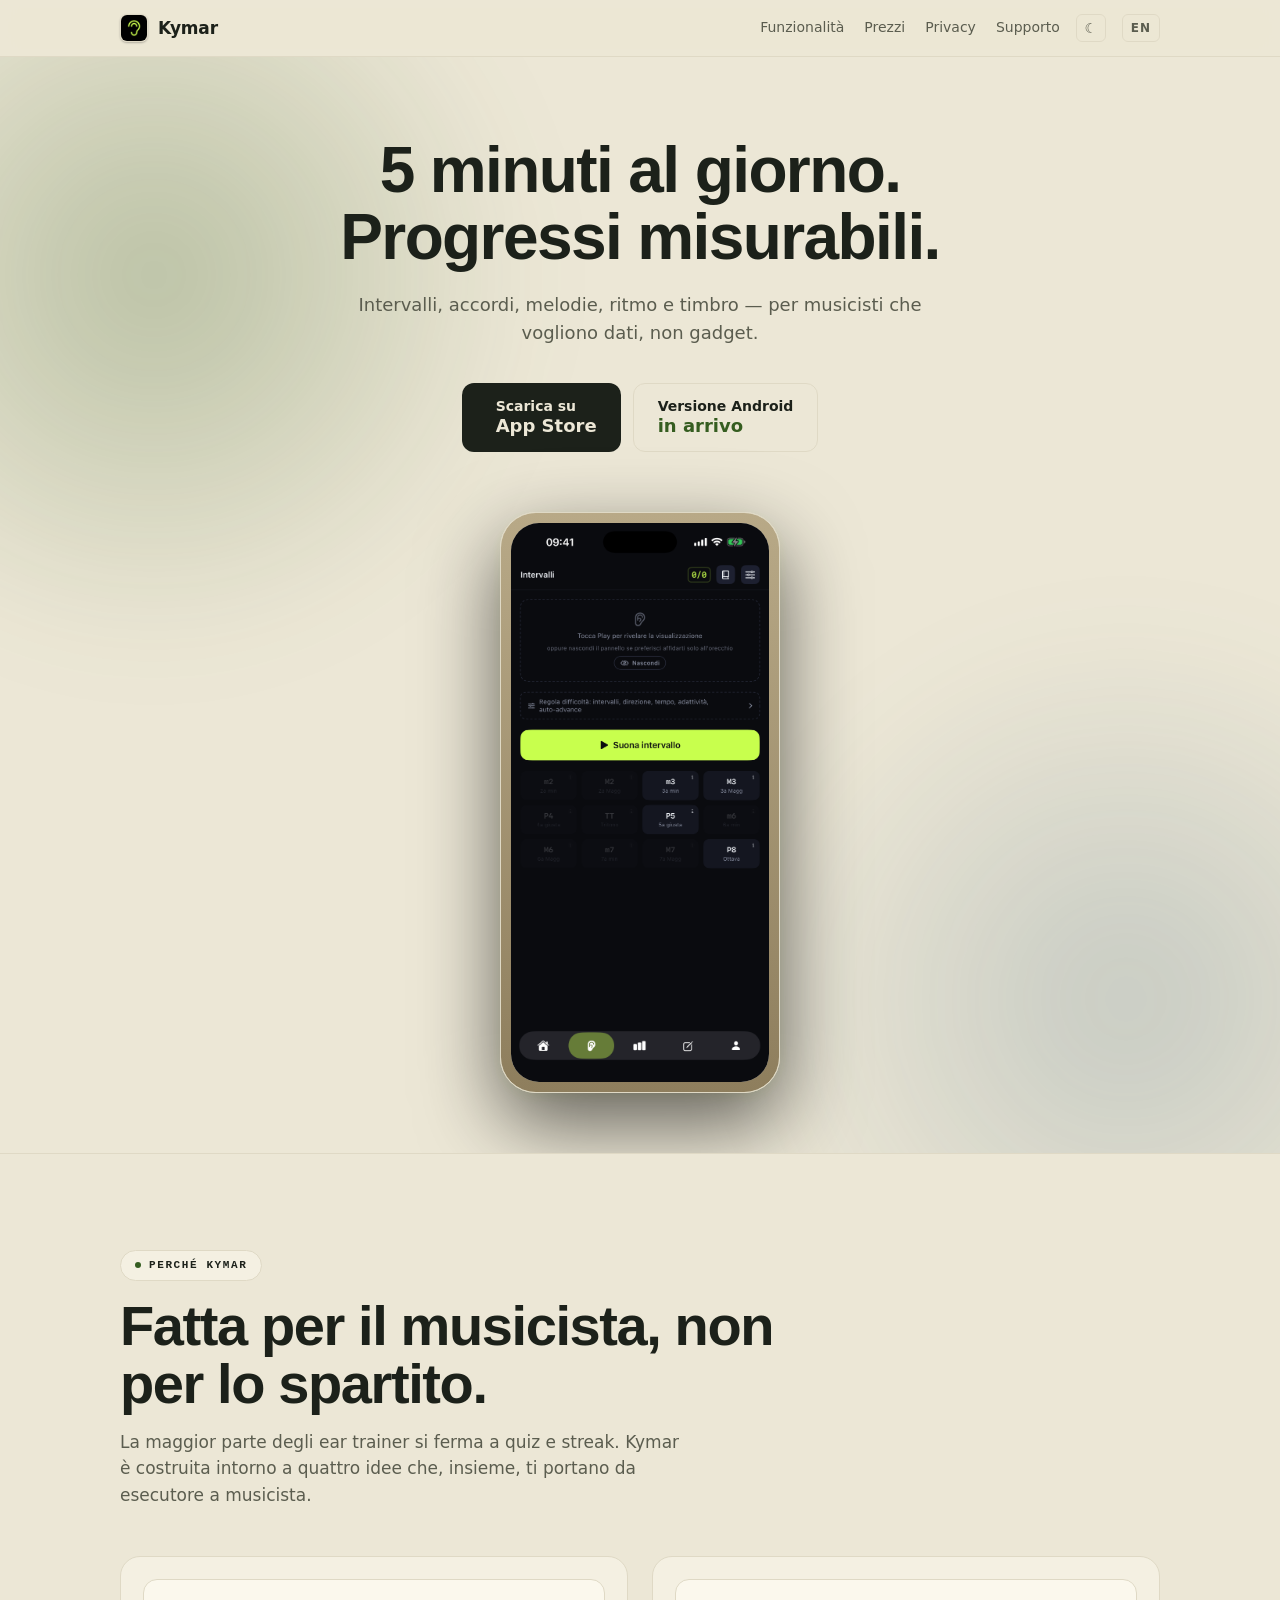
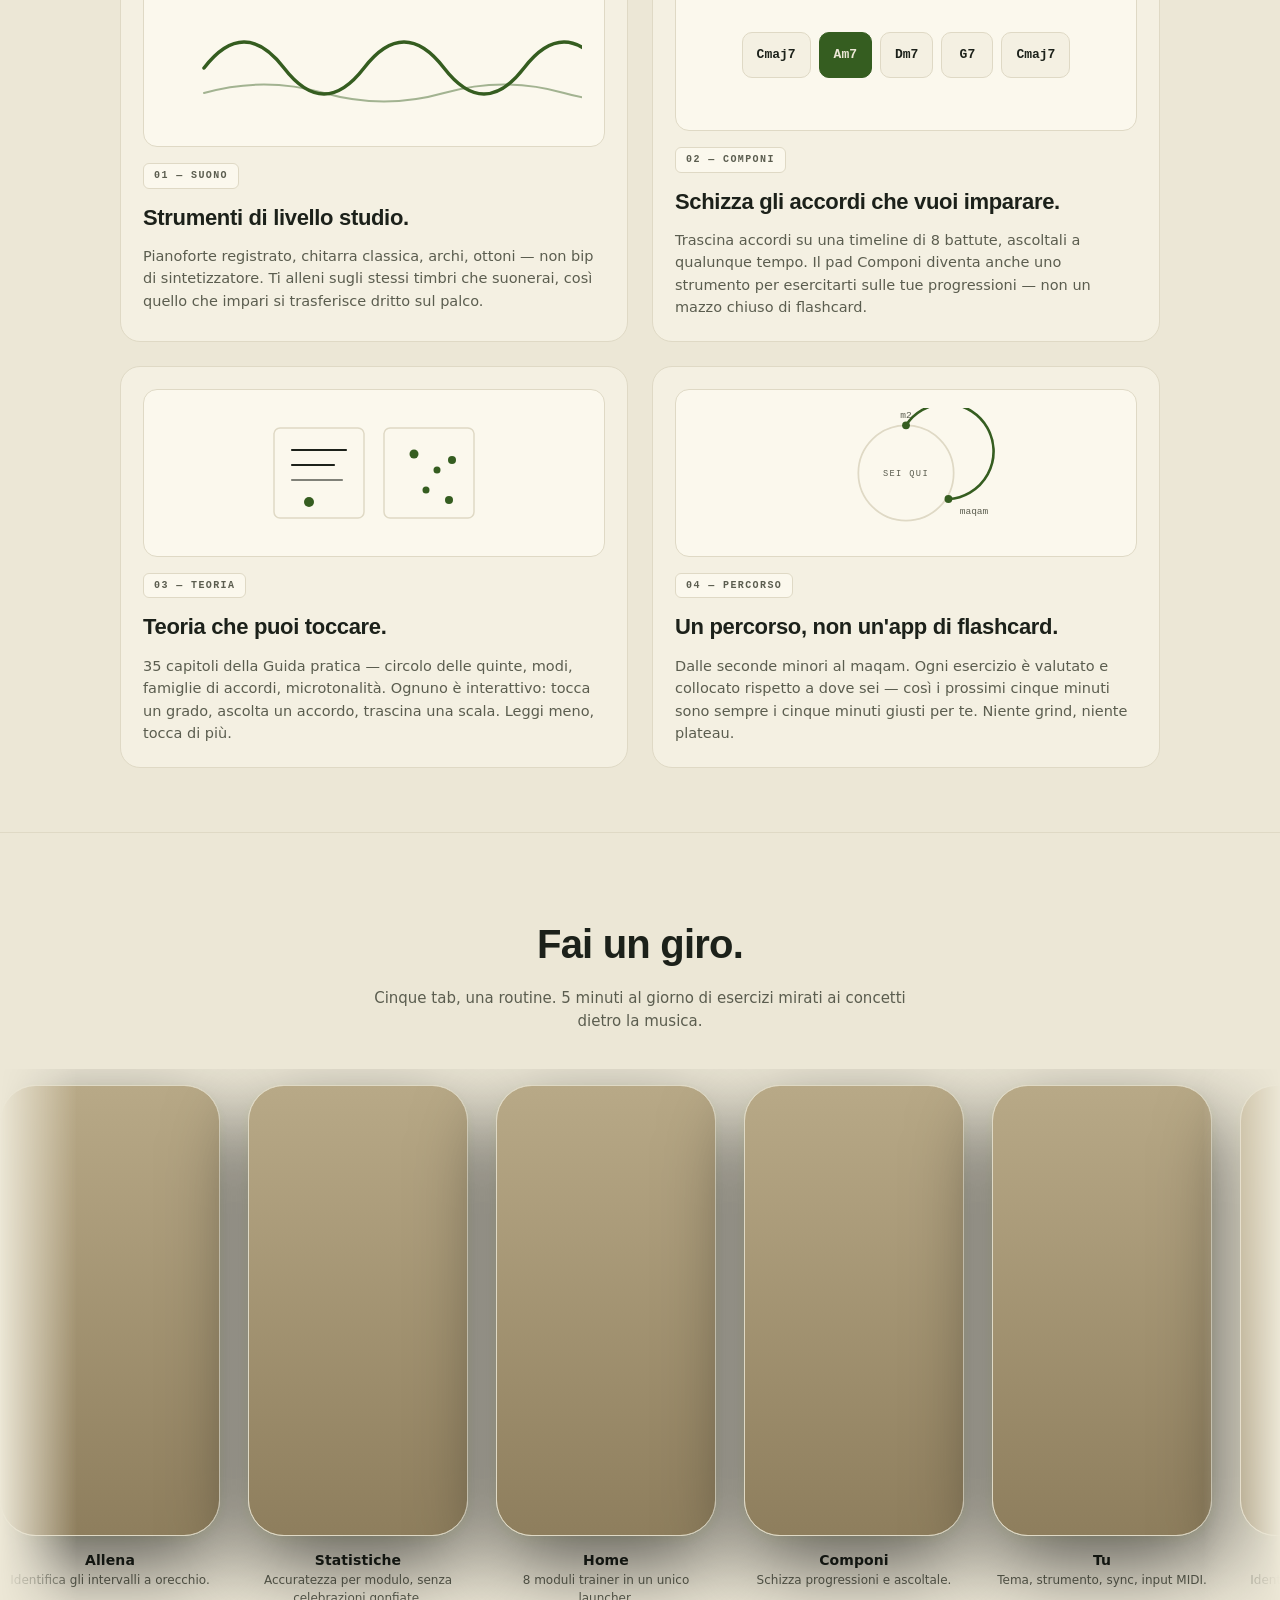
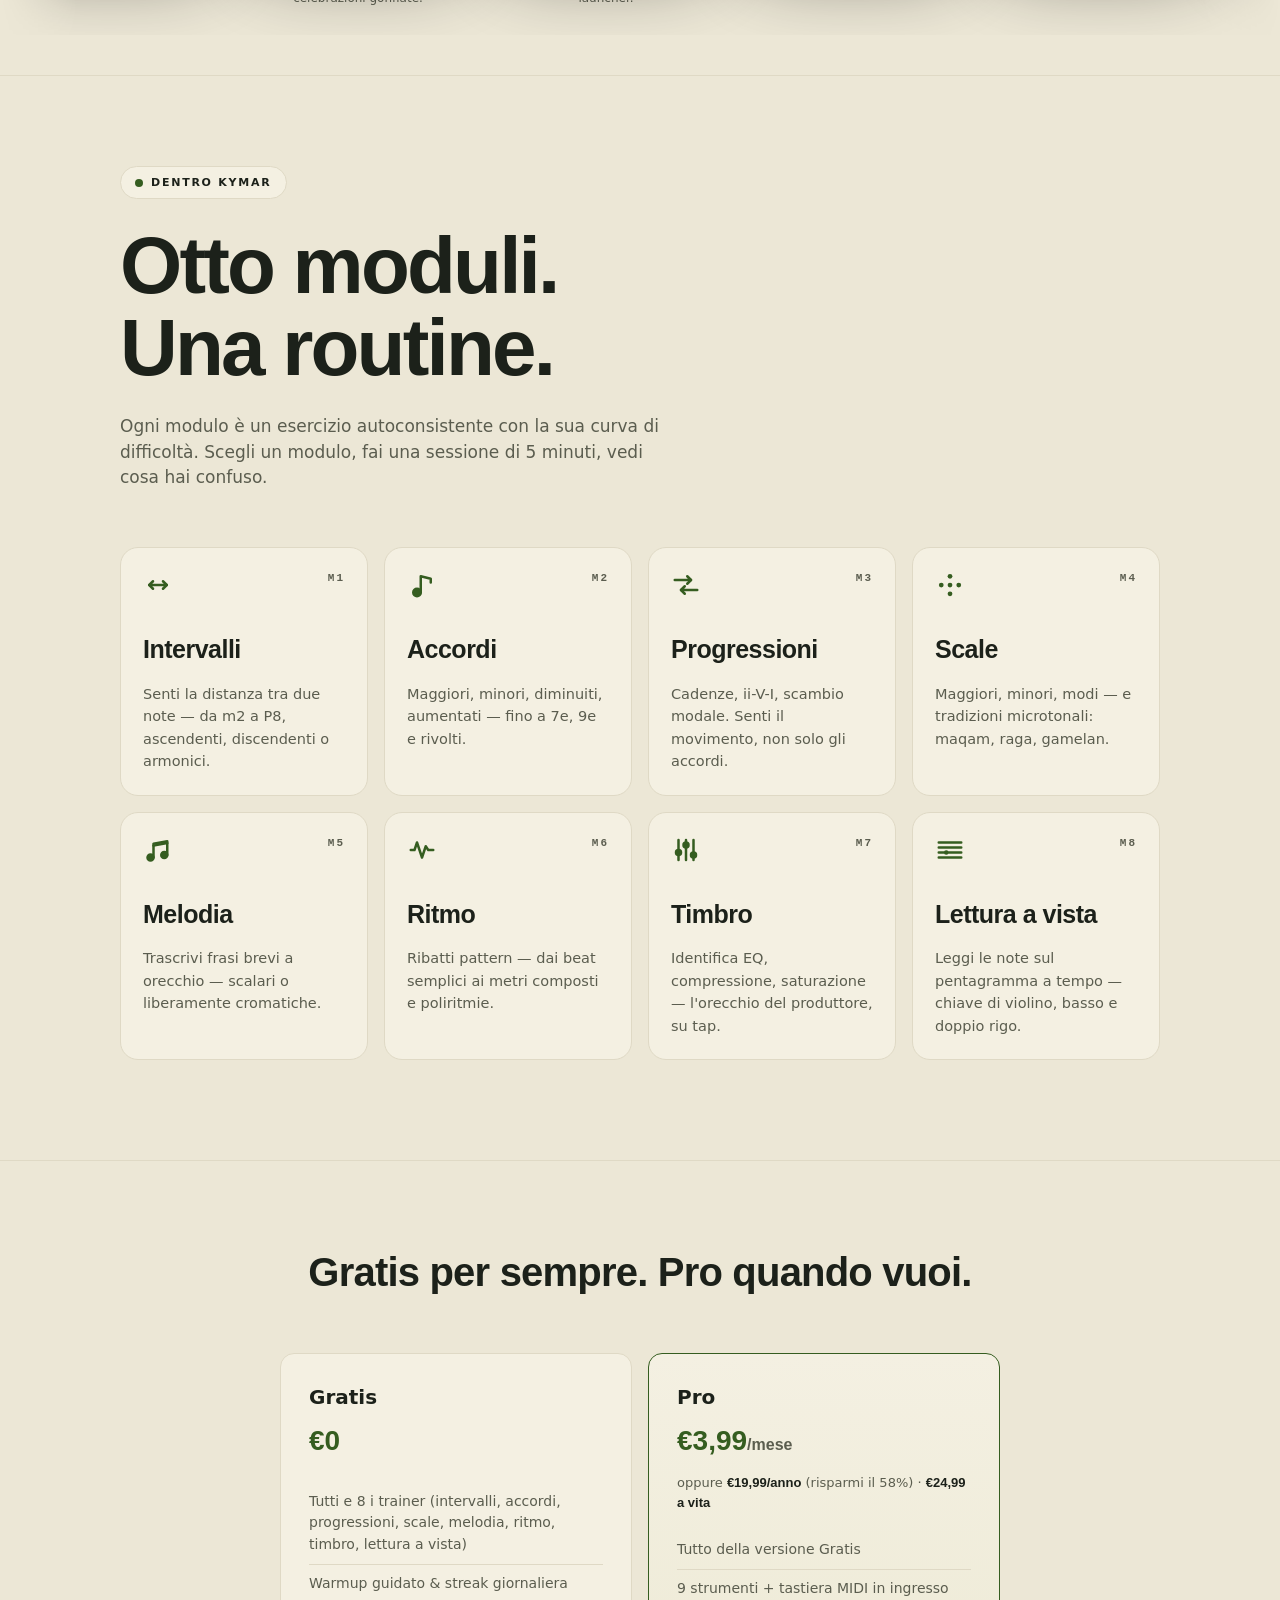
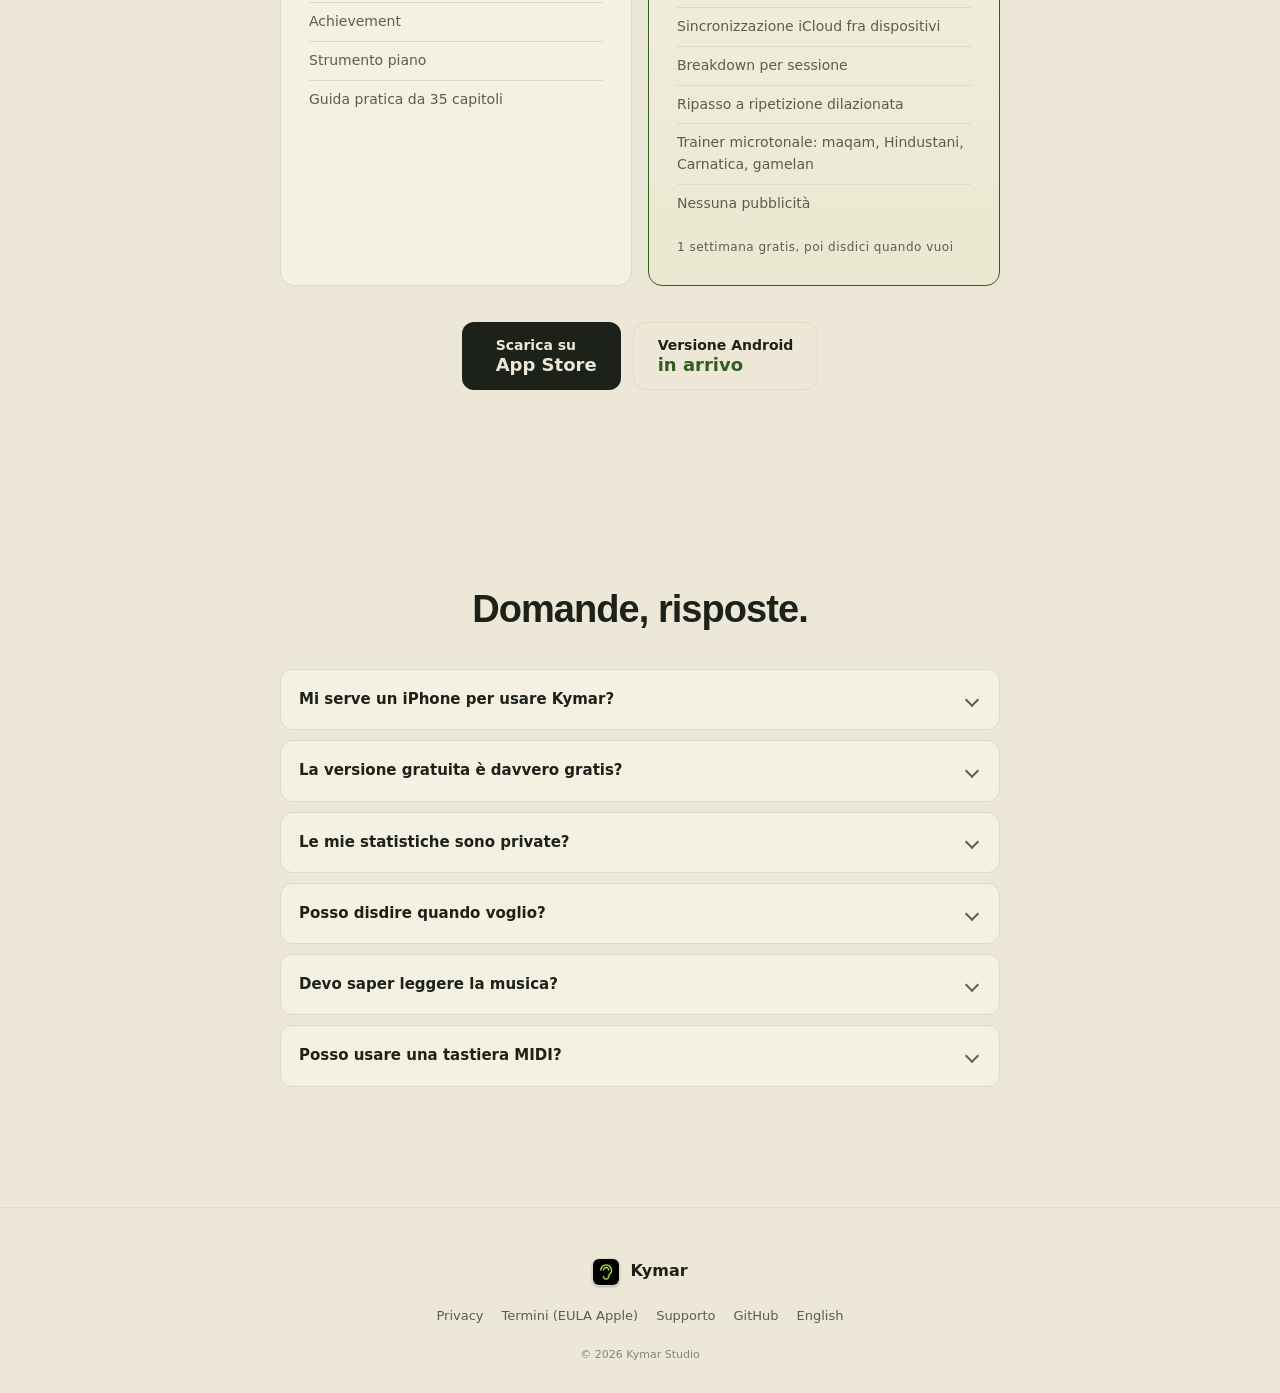
==== commit 78be5cab: "Pricing/FAQ: microtonal is the trainer (4 traditions), not the free guides" ====
--- a/it/index.html
+++ b/it/index.html
@@ -413,7 +413,7 @@
           <li>Sincronizzazione iCloud fra dispositivi</li>
           <li>Breakdown per sessione</li>
           <li>Ripasso a ripetizione dilazionata</li>
-          <li>Trainer microtonale + guide su maqam, Hindustani, Carnatica &amp; gamelan</li>
+          <li>Trainer microtonale: maqam, Hindustani, Carnatica, gamelan</li>
           <li>Nessuna pubblicità</li>
         </ul>
         <p class="plan-note">1 settimana gratis, poi disdici quando vuoi</p>
@@ -444,7 +444,7 @@
       </details>
       <details>
         <summary>La versione gratuita è davvero gratis?</summary>
-        <p>Sì, per sempre. Tutti e 8 i trainer, il Warmup guidato, la streak giornaliera e la Guida pratica da 35 capitoli sono gratis. Pro aggiunge 8 strumenti in più (9 in totale), input tastiera MIDI, sync iCloud, statistiche dettagliate per sessione, ripasso a ripetizione dilazionata, il trainer microtonale con le sue guide su maqam/Hindustani/Carnatica/gamelan — e rimuove la pubblicità.</p>
+        <p>Sì, per sempre. Tutti e 8 i trainer, il Warmup guidato, la streak giornaliera e la Guida pratica da 35 capitoli sono gratis. Pro aggiunge 8 strumenti in più (9 in totale), input tastiera MIDI, sync iCloud, statistiche dettagliate per sessione, ripasso a ripetizione dilazionata, il trainer microtonale (maqam, Hindustani, Carnatica, gamelan) — e rimuove la pubblicità.</p>
       </details>
       <details>
         <summary>Le mie statistiche sono private?</summary>
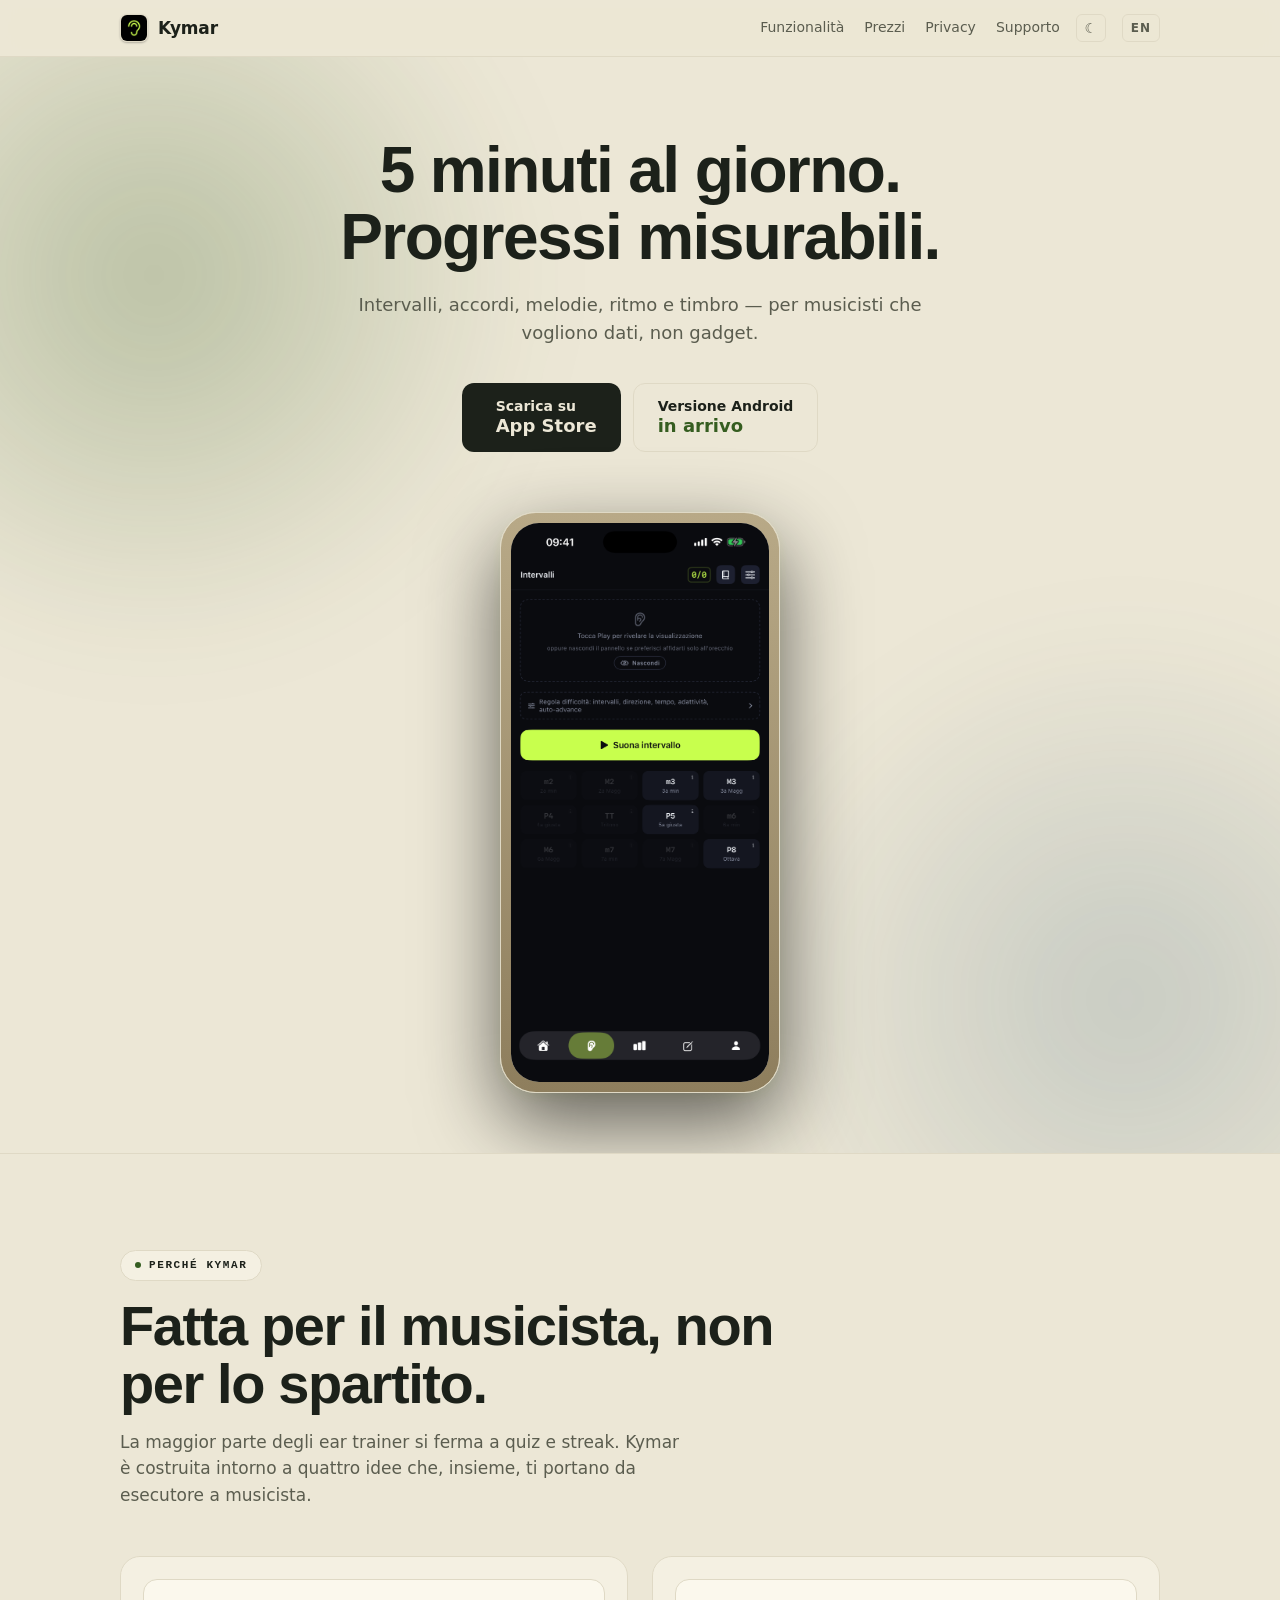
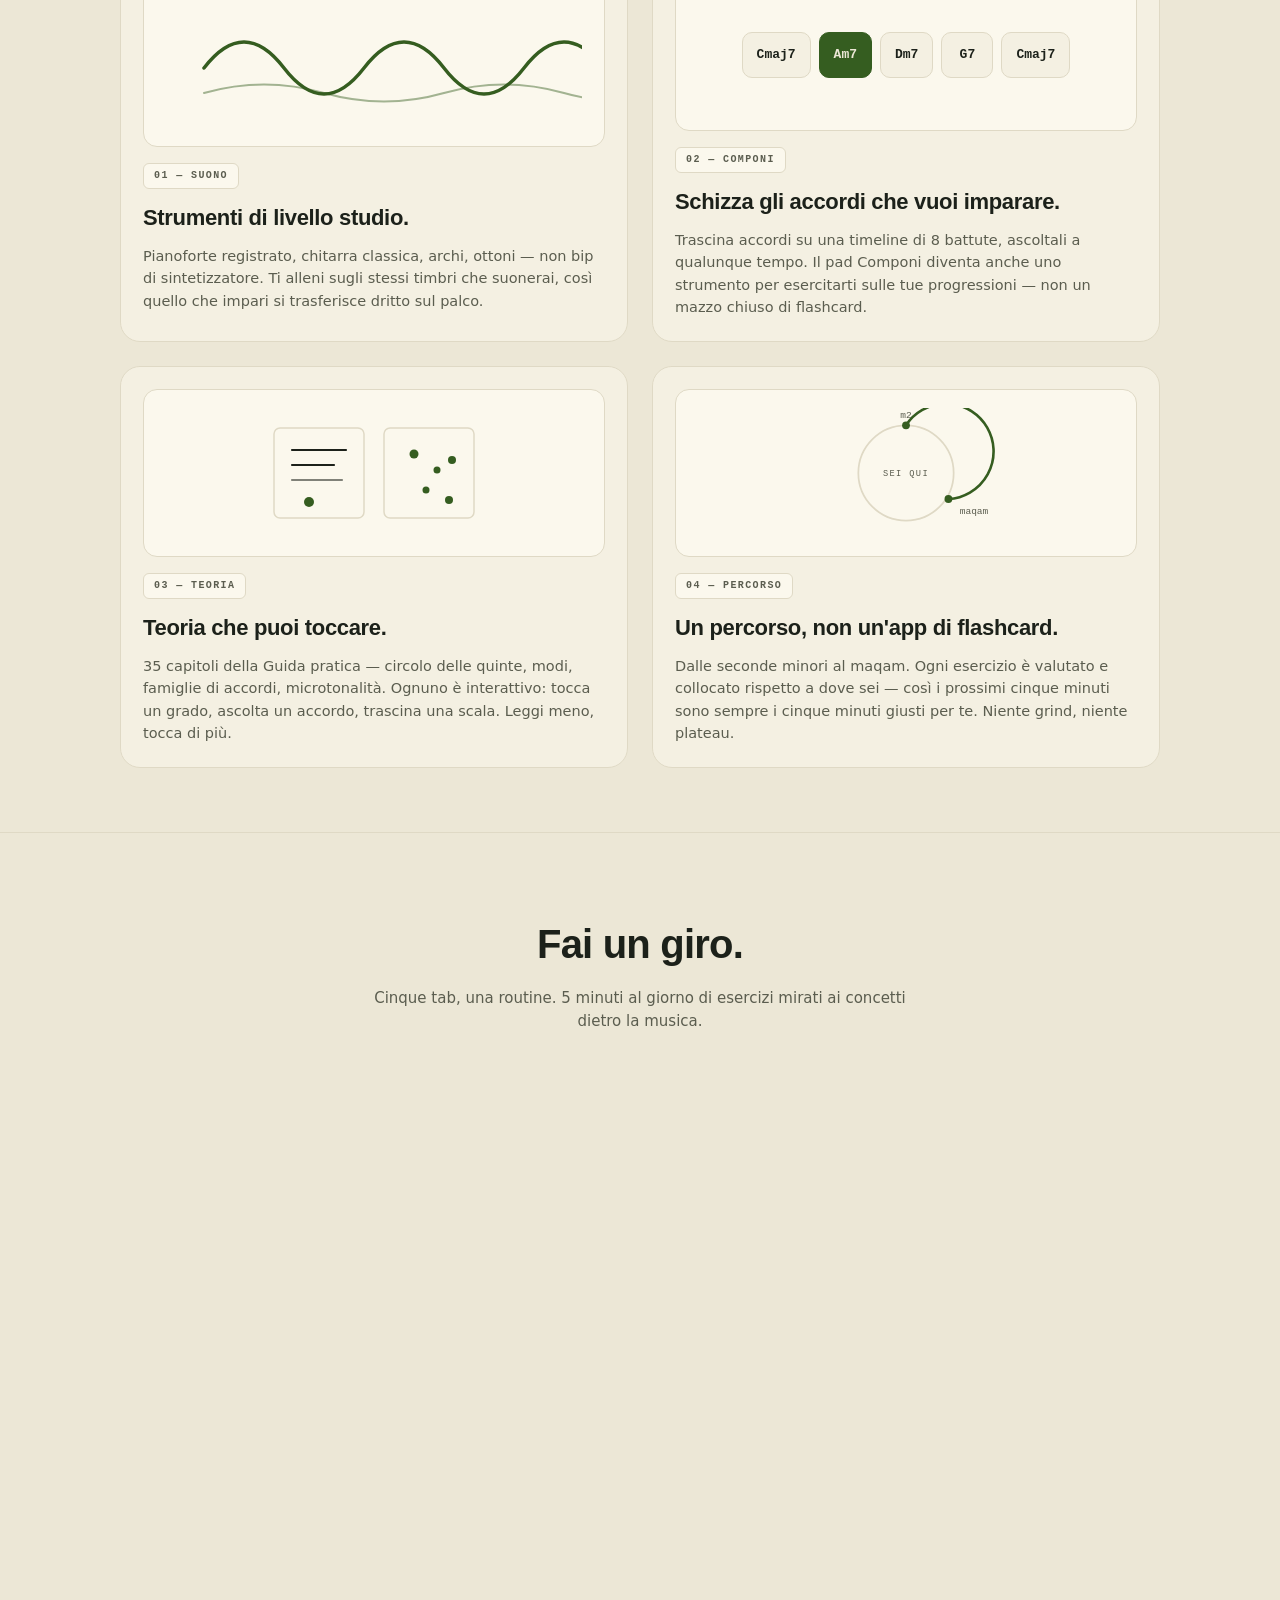
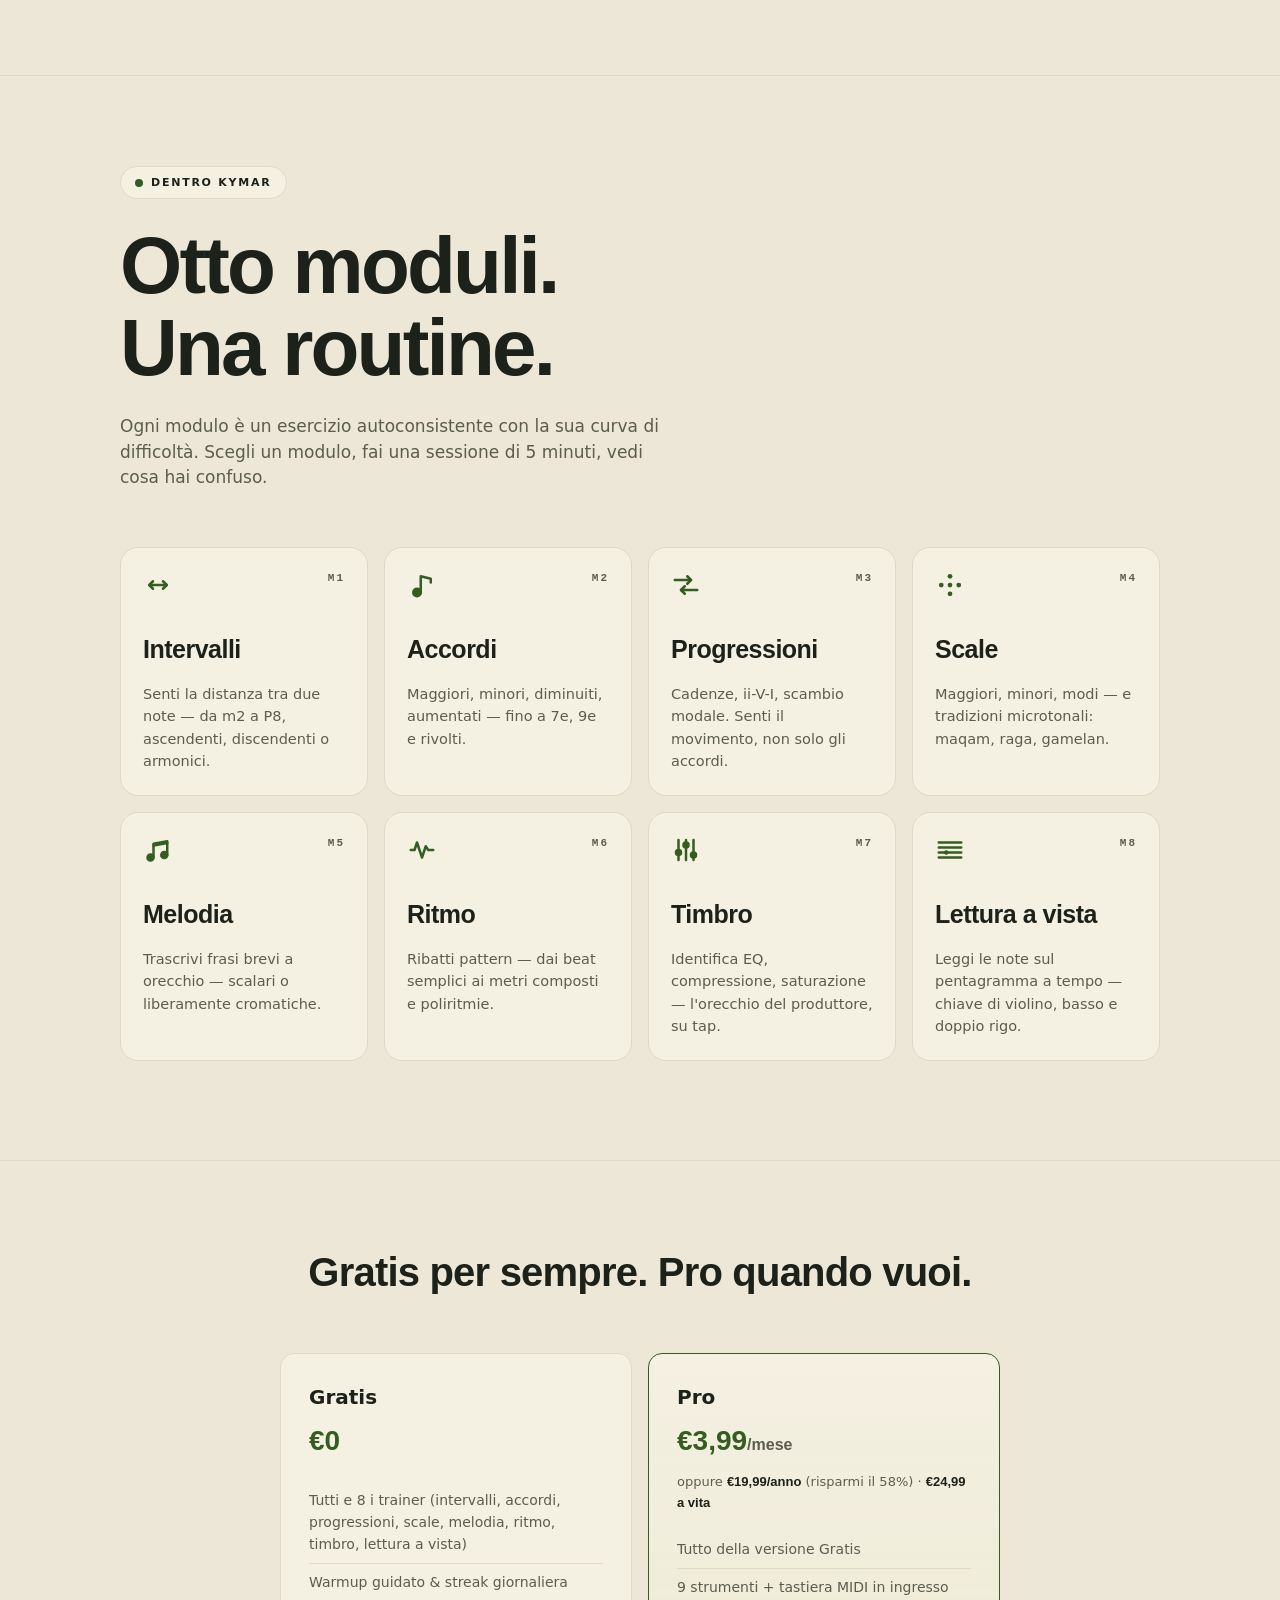
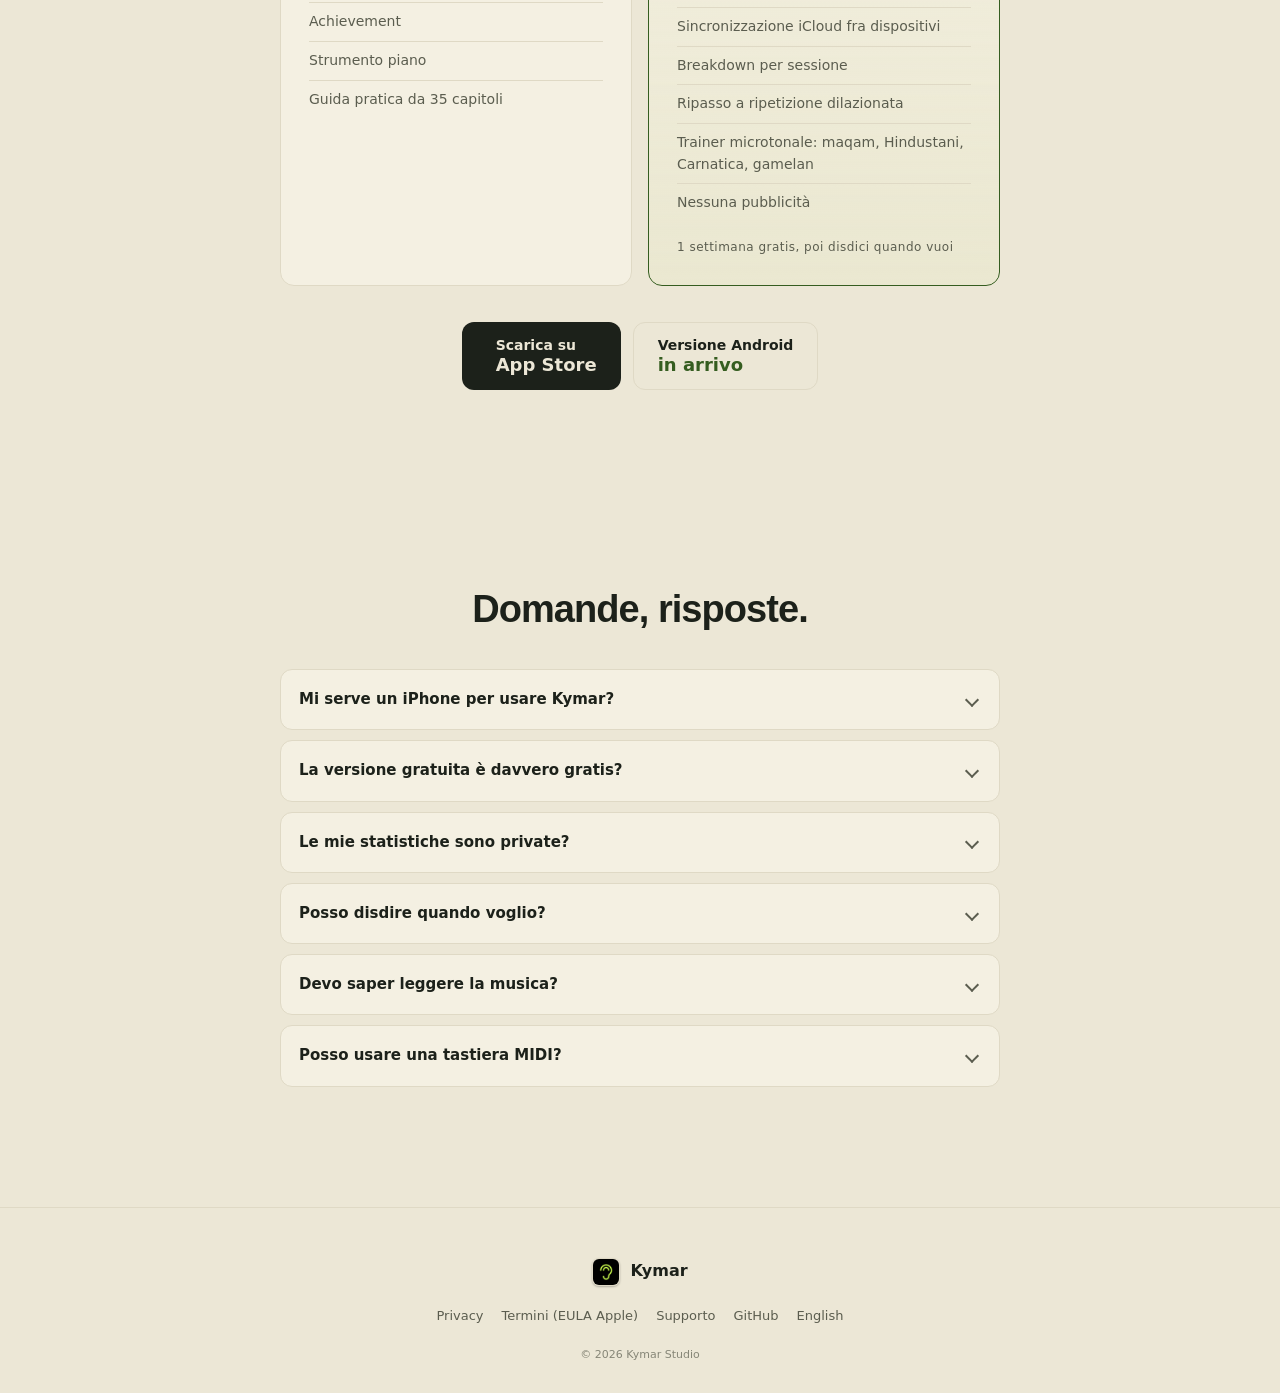
==== commit 5f656494: "Add scroll-reveal animations to landing sections Blocks fade + rise into place as they enter the vie" ====
--- a/it/index.html
+++ b/it/index.html
@@ -6,7 +6,7 @@
 <meta name="theme-color" content="#0a0b0f">
 <title>Kymar — 5 minuti al giorno, progressi misurabili nell'ear training</title>
 <meta name="description" content="Pratica quotidiana di ear training per musicisti. Intervalli, accordi, melodie, ritmo, timbro. Gratis su App Store. Versione Android in arrivo.">
-<link rel="stylesheet" href="../styles.css?v=9">
+<link rel="stylesheet" href="../styles.css?v=10">
 <link rel="canonical" href="https://khalis-ux.github.io/kymar-site/it/">
 <link rel="alternate" hreflang="en" href="https://khalis-ux.github.io/kymar-site/">
 <link rel="alternate" hreflang="it" href="https://khalis-ux.github.io/kymar-site/it/">
@@ -77,7 +77,7 @@
     <h1>5 minuti al giorno.<br>Progressi misurabili.</h1>
     <p class="hero-sub">Intervalli, accordi, melodie, ritmo e timbro — per musicisti che vogliono dati, non gadget.</p>
     <div class="hero-cta">
-      <a href="#" class="btn-store btn-appstore" aria-label="Scarica su App Store">
+      <a href="https://apps.apple.com/it/app/kymar-ear-trainer/id6772418602" class="btn-store btn-appstore" aria-label="Scarica su App Store">
         <span class="badge-glyph" aria-hidden="true"></span>
         <span class="badge-text">Scarica su<br><strong>App Store</strong></span>
       </a>
@@ -423,7 +423,7 @@
          features + prezzi, mantenere il bottone a portata di tap evita
          che debba scrollare fino in alto per scaricare. -->
     <div class="hero-cta pricing-cta">
-      <a href="#" class="btn-store btn-appstore" aria-label="Scarica su App Store">
+      <a href="https://apps.apple.com/it/app/kymar-ear-trainer/id6772418602" class="btn-store btn-appstore" aria-label="Scarica su App Store">
         <span class="badge-glyph" aria-hidden="true"></span>
         <span class="badge-text">Scarica su<br><strong>App Store</strong></span>
       </a>
@@ -485,6 +485,6 @@
   </div>
 </footer>
 
-<script src="../app.js?v=9" defer></script>
+<script src="../app.js?v=10" defer></script>
 </body>
 </html>
--- a/styles.css
+++ b/styles.css
@@ -973,3 +973,24 @@
   .hero::before, .hero::after { animation: none; }
   .phone-frame, .faq details, .faq summary::after { transition: none; }
 }
+
+/* ---------- Scroll reveal ----------
+   Blocks fade + rise into place as they scroll into view instead of all
+   appearing at once. The `.reveal` class is added by app.js to below-the-
+   fold targets only (so the deferred init can't cause a flash); `.is-visible`
+   is toggled on entry by an IntersectionObserver. Honours reduced-motion
+   (app.js also skips the whole thing there, belt and braces). */
+.reveal {
+  opacity: 0;
+  transform: translateY(22px);
+  transition: opacity .7s cubic-bezier(.16, 1, .3, 1),
+              transform .7s cubic-bezier(.16, 1, .3, 1);
+  will-change: opacity, transform;
+}
+.reveal.is-visible {
+  opacity: 1;
+  transform: none;
+}
+@media (prefers-reduced-motion: reduce) {
+  .reveal { opacity: 1; transform: none; transition: none; }
+}
